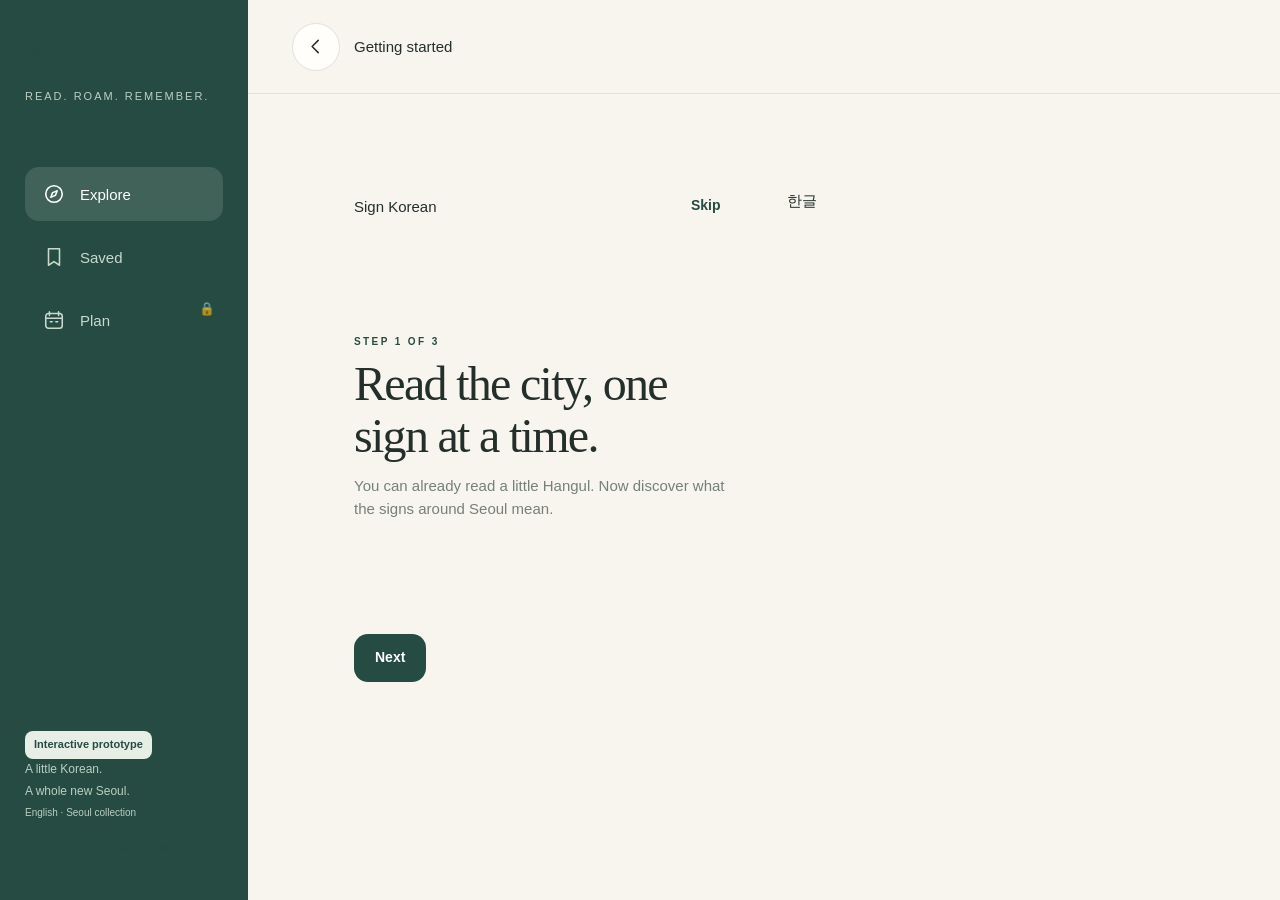
==== Sign_Korean_인터랙티브_디자인.html @ 523eb2c3 "chore: rebuild single-file bundle tour_photos.js 를 포함하고 카드 표지판 판 수정을 반영한다. 1,097,255 → 1,104,288 byt" ====
<!doctype html>
<html lang="en">
<head>
  <meta charset="utf-8">
  <meta name="viewport" content="width=device-width, initial-scale=1, viewport-fit=cover">
  <meta name="theme-color" content="#254b42">
  <title>Sign Korean · Learn your way around Seoul</title>
  <style>/* Sign Korean — photo-led travel companion. */
:root{--paper:#f7f5ee;--surface:#fffefa;--forest:#254b42;--forest-dark:#193930;--coral:#e27659;--ink:#242f2b;--muted:#758078;--line:#dfE4da;--sage:#e7eee5;--cream:#eeeadc;--radius:24px;--sans:'Segoe UI','Noto Sans',Tahoma,sans-serif;--display:Georgia,'Times New Roman',serif}
*{box-sizing:border-box}html{scroll-behavior:smooth}body{margin:0;background:var(--paper);color:var(--ink);font-family:var(--sans);font-size:15px;line-height:1.55;-webkit-font-smoothing:antialiased}button,input,select,textarea{font:inherit}button,a,input,select{ -webkit-tap-highlight-color:transparent}button{cursor:pointer}button:disabled{cursor:not-allowed;opacity:.44}button{color:inherit}a{color:var(--forest)}img{display:block;max-width:100%}svg{flex-shrink:0;vertical-align:middle}button svg{width:22px;height:22px}h1,h2,h3,p{margin:0}h2{font-size:23px;font-weight:650;letter-spacing:-.6px}h3{font-size:17px;font-weight:650}button:focus-visible,a:focus-visible,input:focus-visible,select:focus-visible,[tabindex]:focus-visible{outline:3px solid var(--coral);outline-offset:4px}::selection{background:#dfebd9}button{transition:background .18s ease,transform .18s ease,border-color .18s ease}button:hover:not(:disabled){transform:translateY(-1px)}button:active:not(:disabled){transform:translateY(0)}
.app-shell{min-height:100vh}.app-sidebar{position:fixed;inset:0 auto 0 0;width:248px;padding:42px 25px 28px;background:var(--forest);color:var(--paper);display:flex;flex-direction:column;z-index:20}.app-sidebar .brand{font-family:var(--display);font-size:31px;line-height:1.1;letter-spacing:-1px}.app-sidebar .brand small,.app-sidebar .brand-tagline{display:block;font-family:var(--sans);font-size:11px;letter-spacing:2px;text-transform:uppercase;color:#bccfc1;margin-top:14px}.app-sidebar nav{display:flex;flex-direction:column;gap:9px;margin-top:65px}.app-sidebar nav button{border:0;background:transparent;color:#c9d9ce;text-align:left;min-height:54px;padding:0 18px;display:flex;align-items:center;gap:15px;border-radius:14px;font-size:15px}.app-sidebar nav button.active,.app-sidebar nav button:hover{color:#fff;background:#416258}.app-sidebar .sidebar-note,.app-sidebar .sidebar-footer{margin-top:auto;color:#bccfc1;font-size:12px;line-height:1.8}.app-sidebar .sidebar-note strong{display:block;color:#eaf0e5;font-weight:500;font-size:14px}.workspace{margin-left:248px;min-height:100vh}.topbar{height:94px;max-width:1150px;padding:0 44px;margin:auto;display:flex;align-items:center;justify-content:space-between;gap:16px;border-bottom:1px solid var(--line)}.topbar h2,.topbar .topbar-title{font-size:16px;font-weight:600;letter-spacing:0}.topbar .topbar-left{display:flex;align-items:center;gap:14px}.topbar .topbar-meta{color:var(--muted);font-size:12px}.page-body{max-width:1100px;margin:0 auto;padding:38px 44px 56px;animation:arrive .3s ease-out}.page-head{margin-bottom:28px}.eyebrow{text-transform:uppercase;letter-spacing:2.4px;font-size:10px;font-weight:650;color:var(--forest);margin-bottom:9px}.page-title{font-family:var(--display);font-size:48px;line-height:1.08;font-weight:400;letter-spacing:-1.7px}.page-subtitle{margin-top:12px;color:var(--muted);max-width:510px;font-size:15px}.bottom-nav{display:none}.back-button{display:inline-flex;align-items:center;justify-content:center;min-width:48px;min-height:48px;border:1px solid var(--line);background:var(--surface);border-radius:50%}
.btn{display:inline-flex;align-items:center;justify-content:center;gap:9px;border-radius:14px;min-height:48px;padding:12px 20px;font-weight:600;font-size:14px;border:1px solid transparent;line-height:1.4;text-decoration:none}.btn-primary{background:var(--forest);color:white}.btn-primary:hover:not(:disabled){background:var(--forest-dark)}.btn-secondary{background:var(--surface);border-color:var(--line);color:var(--forest)}.btn-secondary:hover:not(:disabled){border-color:#a9bcae;background:#f0f5eb}.btn-ghost{background:transparent;color:var(--forest)}.btn-danger,.danger{color:#ad4531}.btn-danger{background:#fce8df;border-color:#f2c7b7}.icon-btn{width:48px;height:48px;min-width:48px;border:1px solid var(--line);display:inline-flex;align-items:center;justify-content:center;border-radius:50%;background:var(--surface)}.icon-btn.active{background:var(--forest);border-color:var(--forest);color:#fff}.icon-btn svg{width:21px;height:21px}.badge{display:inline-flex;align-items:center;gap:5px;border-radius:8px;background:var(--sage);color:var(--forest);padding:4px 9px;font-size:11px;font-weight:600;white-space:nowrap}.badge.coral{background:#fae5dc;color:#a65339}.badge.known{background:#deeadb}.badge.learning{background:#fae7dd;color:#ab583d}.badge.new{background:#efeee8;color:#7e8278}.chips{display:flex;gap:8px;flex-wrap:wrap}.chip{border:1px solid var(--line);background:transparent;padding:9px 16px;border-radius:100px;min-height:44px;font-size:12px;font-weight:600;white-space:nowrap}.chip.active{background:var(--forest);color:#fff;border-color:var(--forest)}
.hero-panel{border-radius:var(--radius);overflow:hidden;position:relative;min-height:270px;margin-bottom:32px;background:var(--forest);color:white;padding:35px;display:flex;align-items:flex-end}.hero-panel>img,.hero-panel .hero-image{position:absolute;inset:0;width:100%;height:100%;object-fit:cover;opacity:.7}.hero-panel:after{content:'';position:absolute;inset:0;background:linear-gradient(90deg,rgba(20,43,35,.77),rgba(20,43,35,.04))}.hero-panel>*:not(img):not(.hero-image){position:relative;z-index:1}.hero-panel h2{font-family:var(--display);font-size:37px;font-weight:400;line-height:1.15;max-width:340px;letter-spacing:-.9px}.hero-panel p{max-width:330px;margin-top:12px;color:#e1e9dd;font-size:13px}.hero-panel .eyebrow{color:#f1dfcb}.hero-panel .btn{margin-top:20px;background:var(--surface);color:var(--forest)}.search-field,.search-box{position:relative;display:flex;gap:10px;align-items:center;border:1px solid var(--line);border-radius:14px;padding:0 15px;background:var(--surface);margin-bottom:25px}.search-field input,.search-box input{border:0!important;box-shadow:none!important;background:transparent;width:100%;min-height:52px;outline:none;padding:12px 0}.search-field svg,.search-box svg{width:19px;color:var(--muted)}.landmark-grid{display:grid;grid-template-columns:repeat(2,minmax(0,1fr));gap:24px}.landmark-card{padding:0;background:var(--surface);border:1px solid var(--line);border-radius:var(--radius);overflow:hidden;text-align:left;width:100%;display:block;color:var(--ink);transition:transform .22s,border-color .22s}.landmark-card:hover{border-color:#b7c7b8;transform:translateY(-3px)!important}.landmark-image{width:100%;height:225px;object-fit:cover}.landmark-info{padding:21px 23px 22px}.landmark-info h3{font-family:var(--display);font-size:26px;font-weight:400;letter-spacing:-.6px}.landmark-info p{color:var(--muted);font-size:12px;margin:4px 0 15px}.landmark-info .row{justify-content:space-between}.landmark-info .small{font-size:11px}.section-head{display:flex;align-items:center;justify-content:space-between;gap:16px;margin:30px 0 18px}.section-head h2{font-size:20px}.section-head .small{color:var(--muted)}.resume-banner,.notice,.info-banner{padding:17px 20px;border:1px solid #cfdaca;background:#eaf0e4;border-radius:16px;display:flex;gap:15px;align-items:center;margin-bottom:24px}.resume-banner>div{flex:1}.resume-banner strong{font-size:14px}.resume-banner p{color:var(--muted);font-size:12px}.offline-banner,.error-banner{padding:12px 16px;background:#f8e8df;border:1px solid #efd0bd;border-radius:12px;font-size:12px;color:#a04e36;margin-bottom:20px}
.detail-image,.detail-hero{width:100%;height:330px;border-radius:24px;object-fit:cover;margin-bottom:26px}.detail-layout{display:grid;grid-template-columns:minmax(0,1.55fr) minmax(240px,1fr);gap:30px}.place-list{display:flex;flex-direction:column;gap:12px}.place-row,.saved-row{display:flex;align-items:center;gap:17px;padding:16px;background:var(--surface);border:1px solid var(--line);border-radius:18px;width:100%;text-align:left}.place-row img,.saved-row img{width:78px;height:78px;object-fit:cover;border-radius:12px;flex-shrink:0}.place-row .place-info,.saved-row .saved-info,.place-row>div,.saved-row>div{flex:1;min-width:0}.place-row h3,.saved-row h3{font-size:15px}.place-row p,.saved-row p{font-size:12px;color:var(--muted);margin:3px 0}.saved-row .korean{font-size:21px;font-weight:650;letter-spacing:-.4px}.saved-row .row{margin-top:9px}.saved-list{display:flex;flex-direction:column;gap:14px}.filter-bar{display:flex;gap:12px;margin:20px 0 25px}.filter-bar .select{min-width:0;flex:1}.stat-grid{display:grid;grid-template-columns:repeat(3,minmax(0,1fr));gap:12px;margin:22px 0}.stat-card{border:1px solid var(--line);border-radius:16px;padding:20px 16px;background:var(--surface);text-align:center}.stat-card strong,.stat-card .stat-value{display:block;font-family:var(--display);font-size:34px;font-weight:400;line-height:1.15;color:var(--forest)}.stat-card span,.stat-card .small{display:block;color:var(--muted);font-size:11px;margin-top:6px}.action-bar,.fixed-actions{display:flex;gap:10px;flex-wrap:wrap;margin-top:27px}.action-bar .btn-primary{flex:1}.word-display{font-size:35px;line-height:1.4;font-weight:650;letter-spacing:-1px}.meaning-text{font-family:var(--display);font-size:24px;color:var(--forest);line-height:1.3}.address{font-size:12px;color:var(--muted)}
.learning-layout{max-width:690px;margin:auto}.study-progress{display:flex;align-items:center;justify-content:space-between;gap:12px;margin-bottom:16px;font-size:12px;color:var(--muted)}.progress-track,.progress-bar{height:4px;border-radius:8px;background:#e0e6db;overflow:hidden;flex:1}.progress-track span,.progress-bar span{display:block;height:100%;background:var(--forest);border-radius:inherit}.learning-card{border-radius:24px;background:var(--surface);overflow:hidden;border:1px solid var(--line)}.sign-photo{position:relative;aspect-ratio:4/3;overflow:hidden;background:#e8e5db;touch-action:none;user-select:none;cursor:zoom-in;isolation:isolate}.sign-image{width:100%;height:100%;object-fit:contain;pointer-events:none}.sign-photo .icon-btn{position:absolute;top:16px;right:16px;z-index:4;background:#fffefae8}.word-panel{padding:27px;text-align:center;min-height:165px}.word-panel h2,.word-panel .korean{font-size:34px;letter-spacing:-1px;margin-bottom:10px;font-weight:650}.word-panel .meaning{font-family:var(--display);font-size:25px;color:var(--forest)}.word-panel .muted{font-size:12px;margin-top:6px}.word-panel .btn{margin-top:3px}.learning-tools{display:flex;gap:10px;justify-content:center;margin-top:17px}.learning-tools .btn{font-size:12px}.decision-overlay{position:absolute;inset:0;z-index:3;display:flex;align-items:center;justify-content:center;font-size:32px;font-weight:700;color:white;background:#254b42b8;pointer-events:none}.decision-overlay.again{background:#d47755ba}.summary-hero{text-align:center;padding:25px 0}.summary-hero .summary-icon{width:80px;height:80px;background:var(--sage);color:var(--forest);display:grid;place-items:center;border-radius:50%;margin:0 auto 22px}.summary-hero .page-title{font-size:43px}.review-card{border:1px solid var(--line);border-radius:20px;background:var(--surface);padding:22px;margin-bottom:14px}.review-card .review-head{display:flex;align-items:center;gap:12px;margin-bottom:13px}.avatar{width:40px;height:40px;display:flex;align-items:center;justify-content:center;border-radius:50%;background:var(--sage);color:var(--forest);font-size:13px;font-weight:600}.review-card .review-author{flex:1}.review-card .review-author strong{font-size:13px}.review-card p{font-size:14px;line-height:1.8}.review-card .review-meta{display:flex;gap:10px;color:var(--muted);font-size:11px;margin-top:12px}.stars{font-size:13px;color:#b97b38;letter-spacing:2px}.review-original{margin-top:12px;padding:13px;border-radius:12px;background:var(--paper);font-size:12px}.review-card .btn-ghost{font-size:12px;min-height:40px;padding:8px 0}.provider-note{font-size:11px;color:var(--muted);margin-bottom:20px}
.trip-card{background:var(--surface);border:1px solid var(--line);padding:24px;border-radius:22px;text-align:left;display:flex;align-items:center;justify-content:space-between;gap:20px;width:100%;margin-bottom:14px}.trip-card h3{font-family:var(--display);font-weight:400;font-size:27px;letter-spacing:-.6px}.trip-card p{font-size:12px;color:var(--muted);margin-top:6px}.trip-card .trip-icon{width:54px;height:54px;display:grid;place-items:center;background:var(--sage);border-radius:16px;color:var(--forest)}.trip-card .trip-content{flex:1}.date-chips,.day-tabs{display:flex;gap:10px;overflow-x:auto;padding:3px 0 15px;scrollbar-width:thin;margin-bottom:17px}.date-chips .chip,.day-tabs .chip{min-width:87px;white-space:normal;text-align:center;border-radius:15px;line-height:1.6;padding:12px 15px}.date-chips .chip span,.day-tabs .chip span{display:block;font-size:10px;opacity:.7}.day-start{display:flex;justify-content:space-between;align-items:center;gap:14px;padding:15px 18px;border-radius:16px;background:var(--sage);margin:9px 0 22px}.day-start p{font-size:12px;color:var(--muted)}.timeline{position:relative;display:flex;flex-direction:column;gap:0}.timeline-stop{display:flex;gap:17px;position:relative;align-items:flex-start}.stop-number{width:32px;height:32px;display:flex;justify-content:center;align-items:center;border-radius:50%;background:var(--forest);color:#fff;font-size:12px;font-weight:600;flex-shrink:0;margin-top:19px;z-index:1}.stop-content{flex:1;min-width:0;background:var(--surface);border:1px solid var(--line);border-radius:18px;padding:17px;display:flex;gap:14px;align-items:center}.stop-content img{width:65px;height:73px;object-fit:cover;border-radius:11px}.stop-content .stop-info{flex:1;min-width:0}.stop-content h3{font-size:15px}.stop-content .small{font-size:11px}.stop-time{font-size:11px;color:var(--forest);margin:7px 0 0}.timeline-leg{margin-left:15px;border-left:1px dashed #b7c8b7;padding:12px 0 12px 34px;font-size:11px;color:var(--muted);display:flex;align-items:center;gap:7px}.timeline-leg svg{width:15px;height:15px}.timeline-stop .icon-btn{width:42px;height:48px;min-width:42px;background:transparent;border-color:transparent}.reorder-actions{display:flex;flex-direction:column;gap:4px}.reorder-actions button{width:36px;height:34px;border:1px solid var(--line);background:var(--paper);border-radius:8px}.day-summary{background:#e8eee2;border-radius:18px;padding:20px;margin-top:24px}.day-summary .stat-grid{margin:0;gap:5px;grid-template-columns:repeat(4,1fr)}.day-summary .stat-card{padding:8px 4px;background:transparent;border:0}.day-summary .stat-card strong{font-size:25px}.day-summary .small{font-size:10px}.add-place-button{width:100%;margin-top:18px;border-style:dashed;background:transparent}.saved-device{font-size:11px;color:var(--muted);display:flex;align-items:center;justify-content:center;gap:6px;padding:25px 0}
.field{display:flex;flex-direction:column;gap:7px;margin-bottom:20px}.field label{font-size:12px;font-weight:600;color:var(--forest)}.input,.select,textarea{width:100%;border:1px solid var(--line);border-radius:12px;min-height:52px;padding:12px 14px;background:var(--surface);color:var(--ink);outline:none}.input:focus,.select:focus,textarea:focus{border-color:#698c76;box-shadow:0 0 0 3px #e5ece0}.field-hint{font-size:11px;color:var(--muted)}.field-error{font-size:12px;color:#ad4531}.form-grid{display:grid;grid-template-columns:1fr 1fr;gap:16px}.form-panel{max-width:580px;margin:15px auto 0;padding:30px;background:var(--surface);border:1px solid var(--line);border-radius:24px}.radio-option{border:1px solid var(--line);background:var(--surface);border-radius:14px;padding:16px;display:flex;gap:12px;margin:10px 0;align-items:flex-start}.radio-option:has(input:checked){background:var(--sage);border-color:#a8bea6}.radio-option input{accent-color:var(--forest);margin-top:5px}.radio-option strong{display:block;font-size:13px}.radio-option .small{font-size:11px;color:var(--muted)}.setting-row{display:flex;justify-content:space-between;gap:14px;align-items:center;min-height:76px;border-bottom:1px solid var(--line);padding:17px 0}.setting-row h3{font-size:14px}.setting-row p{font-size:12px;color:var(--muted);margin-top:3px}.settings-section{background:var(--surface);border:1px solid var(--line);border-radius:20px;padding:0 22px;margin-bottom:20px}.settings-section .setting-row:last-child{border:0}.settings-section summary{padding:20px 0;cursor:pointer;font-weight:600;font-size:14px}.settings-section details p{font-size:12px;color:var(--muted);padding-bottom:20px}
.map-canvas{position:relative;height:430px;overflow:hidden;border-radius:24px;background:#e9eddf;border:1px solid #d6dfd0;touch-action:none}.map-canvas>svg{width:100%;height:100%;display:block}.map-controls{position:absolute;top:16px;right:16px;display:flex;flex-direction:column;gap:8px;z-index:3}.map-controls .icon-btn{border-color:#d3dacc;background:#fffefaed;border-radius:13px}.map-attribution{position:absolute;right:10px;bottom:8px;color:#68766b;font-size:9px;background:#fffefaab;padding:3px 7px;border-radius:5px}.map-point{cursor:pointer}.map-panel{position:relative;padding:23px;border:1px solid var(--line);border-radius:20px;margin-top:17px;background:var(--surface)}.route-fields{border:1px solid var(--line);border-radius:17px;background:var(--surface);padding:17px 20px;margin-bottom:20px}.route-fields .row{align-items:center}.route-fields .route-label{width:34px;text-transform:uppercase;font-size:10px;font-weight:600;color:var(--muted)}.route-fields .route-value{flex:1;text-align:left;border:0;background:transparent;min-height:44px;font-weight:600;font-size:13px}.route-fields .divider{margin:6px 0}.map-panel .stat-grid{margin:0 0 17px}.map-panel .stat-card{padding:10px;background:transparent;border:0}.map-panel .stat-card strong{font-size:30px}.route-leg{padding:14px 0;display:flex;gap:12px;align-items:center;border-bottom:1px solid var(--line);font-size:12px}.route-leg:last-child{border-bottom:0}.route-leg.active{color:var(--forest);font-weight:600}.origin-preview{padding:16px;background:var(--sage);border-radius:15px;margin:18px 0}
.modal-backdrop{position:fixed;inset:0;background:#18352d6b;backdrop-filter:blur(4px);z-index:80;display:flex;align-items:center;justify-content:center;padding:28px;animation:fade .18s ease}.sheet{position:relative;background:var(--surface);border-radius:25px;width:min(510px,100%);max-height:calc(100dvh - 56px);overflow:auto;box-shadow:0 24px 100px #142e2b25;animation:sheet-in .24s ease}.sheet-head{padding:25px 26px 18px;display:flex;align-items:center;justify-content:space-between;gap:15px;border-bottom:1px solid var(--line)}.sheet-head h2{font-family:var(--display);font-size:29px;font-weight:400;letter-spacing:-.6px}.sheet-head .icon-btn{border:0;background:var(--paper)}.sheet-body{padding:23px 26px}.sheet-body>p{font-size:14px;color:var(--muted)}.sheet-actions{padding:0 26px 26px;display:flex;gap:10px;flex-wrap:wrap}.sheet-actions .btn{flex:1}.sheet-actions.stack{flex-direction:column}.sheet .date-chips{margin:12px 0 0}.sheet .place-row{margin-bottom:13px}.modal-confirm .sheet{max-width:450px}.modal-confirm .sheet-head{border:0;padding-bottom:0}.modal-confirm .sheet-body{padding-top:12px}.toast{position:fixed;bottom:26px;left:calc(50% + 124px);transform:translateX(-50%);background:var(--forest-dark);color:#fff;z-index:120;border-radius:14px;padding:15px 20px;max-width:calc(100vw - 40px);width:max-content;display:flex;align-items:center;gap:18px;font-size:12px;box-shadow:0 8px 26px #19393020;animation:fade .2s}.toast button{color:#f7cbb3;font-weight:650;font-size:12px;background:none;border:0;padding:3px}
.onboarding{max-width:820px;margin:0 auto;display:grid;grid-template-columns:1fr 1fr;gap:45px;align-items:center;min-height:570px}.onboarding-image{position:relative;border-radius:26px;overflow:hidden;aspect-ratio:3/4;background:var(--sage)}.onboarding-image>img{width:100%;height:100%;object-fit:cover}.onboarding-content .page-title{font-size:47px}.onboarding-content>p{color:var(--muted);margin:18px 0 30px;line-height:1.8;font-size:14px}.onboarding .example-card{position:absolute;inset:auto 18px 18px;padding:20px;background:#fffefaed;border-radius:18px;text-align:center}.example-card .korean{font-size:27px}.example-card p{font-family:var(--display);font-size:19px;color:var(--forest)}.step-dots{display:flex;gap:8px;margin-bottom:25px}.step-dots span{width:7px;height:7px;background:#d0d8c9;border-radius:50%}.step-dots span.active{width:26px;border-radius:8px;background:var(--forest)}.gesture-demo{display:flex;justify-content:space-between;gap:12px;position:absolute;bottom:25px;left:18px;right:18px}.gesture-demo .badge{background:#fffefae8;padding:12px;font-size:12px}.empty-state{text-align:center;padding:58px 24px 65px;border-radius:24px;border:1px dashed #ccd8c7;background:#f2f4eb}.empty-state .empty-icon{width:70px;height:70px;border-radius:50%;display:grid;place-items:center;background:var(--sage);color:var(--forest);margin:0 auto 22px}.empty-state h2{font-family:var(--display);font-size:29px;font-weight:400}.empty-state p{max-width:340px;margin:11px auto 23px;color:var(--muted);font-size:13px}.skeleton{background:linear-gradient(90deg,#e8ecdf 25%,#f2f4e9 50%,#e8ecdf 75%);background-size:200% 100%;animation:shimmer 1.7s infinite;border-radius:12px;min-height:20px}.spinner{width:24px;height:24px;border:2px solid var(--line);border-top-color:var(--forest);border-radius:50%;animation:spin .8s linear infinite}.error-state{text-align:center;padding:40px}.error-state p{color:var(--muted);margin:12px 0 22px}.stack{display:flex;flex-direction:column;gap:14px}.row{display:flex;align-items:center;gap:12px}.row.between{justify-content:space-between}.muted{color:var(--muted)}.small{font-size:12px}.divider{height:1px;background:var(--line);margin:22px 0}.full-width{width:100%}.hidden{display:none!important}.sr-only{position:absolute;width:1px;height:1px;padding:0;overflow:hidden;clip:rect(0,0,0,0);white-space:nowrap;border:0}.text-center{text-align:center}.mt-16{margin-top:16px}.mt-24{margin-top:24px}.mb-24{margin-bottom:24px}
@keyframes arrive{from{opacity:0;transform:translateY(8px)}to{opacity:1;transform:none}}@keyframes fade{from{opacity:0}to{opacity:1}}@keyframes sheet-in{from{opacity:0;transform:translateY(15px)}to{opacity:1;transform:none}}@keyframes shimmer{to{background-position:-200% 0}}@keyframes spin{to{transform:rotate(360deg)}}
@media(min-width:1500px){.app-sidebar{width:280px;padding-left:35px;padding-right:35px}.workspace{margin-left:280px}.toast{left:calc(50% + 140px)}.page-body{padding-top:46px}.hero-panel{min-height:300px}}
@media(max-width:1000px) and (min-width:701px){.app-sidebar{width:190px;padding:34px 18px}.app-sidebar .brand{font-size:27px}.workspace{margin-left:190px}.topbar{padding:0 27px}.page-body{padding:30px 27px 45px}.landmark-grid{gap:17px}.landmark-image{height:190px}.page-title{font-size:40px}.hero-panel{padding:27px}.detail-layout{display:block}.toast{left:calc(50% + 95px)}.onboarding{gap:25px}.onboarding-content .page-title{font-size:36px}}
@media(max-width:700px){body{font-size:14px}.app-sidebar{display:none}.workspace{margin:0;min-height:100dvh}.topbar{height:74px;padding:0 20px;max-width:none;background:var(--paper)}.topbar h2,.topbar .topbar-title{font-size:15px}.topbar .topbar-meta{font-size:10px}.page-body{padding:25px 20px 105px;max-width:none}.page-title{font-size:37px;letter-spacing:-1.1px}.page-subtitle{font-size:13px;line-height:1.6}.page-head{margin-bottom:23px}.eyebrow{font-size:9px;letter-spacing:2px}.bottom-nav{position:fixed;bottom:0;left:0;right:0;background:#fffefaf5;backdrop-filter:blur(12px);border-top:1px solid var(--line);display:flex;justify-content:space-around;padding:7px 18px calc(7px + env(safe-area-inset-bottom));min-height:72px;z-index:30}.bottom-nav button{border:0;background:transparent;color:#8a9388;flex:1;display:flex;flex-direction:column;align-items:center;justify-content:center;gap:4px;min-height:54px;font-size:10px;border-radius:12px;padding:5px}.bottom-nav button svg{width:21px;height:21px}.bottom-nav button.active{color:var(--forest);font-weight:650;background:#eaf0e33d}.hero-panel{min-height:237px;padding:25px;border-radius:22px;margin-bottom:26px}.hero-panel h2{font-size:30px;max-width:235px}.hero-panel p{max-width:220px;font-size:11px}.hero-panel .btn{margin-top:17px;min-height:44px;font-size:12px;padding:10px 16px}.landmark-grid{grid-template-columns:1fr;gap:19px}.landmark-image{height:215px}.landmark-info{padding:18px 20px}.landmark-info h3{font-size:27px}.section-head{margin:25px 0 16px}.section-head h2{font-size:19px}.search-box,.search-field{margin-bottom:21px}.resume-banner{padding:14px;gap:10px}.resume-banner .btn{padding:10px;font-size:11px}.detail-image,.detail-hero{height:235px;margin-bottom:22px}.detail-layout{display:block}.stat-grid{gap:9px}.stat-card{padding:17px 10px}.stat-card strong{font-size:29px}.action-bar{gap:8px}.action-bar .btn{padding:12px 15px;font-size:12px}.place-row,.saved-row{padding:12px;gap:12px;border-radius:17px}.place-row img,.saved-row img{width:65px;height:72px}.place-row h3,.saved-row h3{font-size:13px}.place-row .btn{padding:10px;min-height:48px;font-size:11px}.saved-row .korean{font-size:20px}.saved-row .row{gap:5px;flex-wrap:wrap}.saved-row .btn{padding:8px 10px;font-size:10px;min-height:40px}.filter-bar{gap:8px}.filter-bar .select{font-size:11px;padding:10px}.word-panel{padding:23px 18px;min-height:150px}.word-panel h2,.word-panel .korean{font-size:30px}.word-panel .meaning{font-size:23px}.learning-layout{max-width:none}.learning-tools{gap:3px;margin-top:13px}.learning-tools .btn{font-size:11px;padding:10px 12px;gap:5px}.learning-tools .btn svg{width:17px;height:17px}.sign-photo .icon-btn{top:12px;right:12px}.review-card{padding:18px}.review-card p{font-size:13px}.trip-card{padding:20px;gap:12px}.trip-card h3{font-size:24px}.trip-card .trip-icon{width:47px;height:47px}.form-panel{padding:22px;border-radius:20px}.form-grid{gap:10px}.form-grid .input{font-size:12px;padding:10px}.date-chips{gap:8px}.date-chips .chip{min-width:78px;padding:9px 12px}.day-start{padding:13px;gap:10px}.day-start .btn{font-size:11px;padding:10px}.timeline-stop{gap:11px}.stop-number{width:27px;height:27px;font-size:11px;margin-top:17px}.stop-content{padding:13px;gap:11px}.stop-content img{width:51px;height:65px}.stop-content h3{font-size:12px}.stop-content .small{font-size:10px}.stop-content .icon-btn{width:30px;min-width:30px}.stop-time{font-size:9px}.timeline-leg{margin-left:13px;padding-left:25px;font-size:10px}.day-summary{padding:14px}.day-summary .stat-card strong{font-size:22px}.day-summary .stat-card span{font-size:9px}.map-canvas{height:390px;border-radius:21px}.map-panel{padding:18px}.map-panel .stat-card strong{font-size:26px}.modal-backdrop{padding:0;align-items:flex-end}.sheet{border-radius:25px 25px 0 0;width:100%;max-height:90dvh;padding-bottom:env(safe-area-inset-bottom)}.sheet:before{content:'';display:block;width:38px;height:4px;background:#d8ded2;border-radius:4px;margin:10px auto 0}.sheet-head{padding:15px 21px 17px}.sheet-head h2{font-size:27px}.sheet-body{padding:20px 21px}.sheet-actions{padding:0 21px 23px}.modal-confirm{padding:20px;align-items:center}.modal-confirm .sheet{border-radius:24px;padding:0;max-height:calc(100dvh - 40px)}.modal-confirm .sheet:before{display:none}.modal-confirm .sheet-head{padding-top:23px}.toast{left:50%;bottom:90px;width:calc(100% - 36px);max-width:420px;justify-content:space-between;gap:10px;padding:15px 17px;font-size:11px}.onboarding{display:flex;flex-direction:column;min-height:0;gap:26px;padding-top:4px}.onboarding-image{width:100%;aspect-ratio:4/3;max-height:290px}.onboarding-content{width:100%}.onboarding-content .page-title{font-size:35px}.onboarding-content>p{font-size:13px;margin:15px 0 25px}.step-dots{margin-bottom:17px}.onboarding .example-card{inset:auto 16px 16px;padding:13px}.example-card .korean{font-size:24px}.example-card p{font-size:16px}.empty-state{padding:45px 20px}.empty-state h2{font-size:27px}}
@media(max-width:375px){.page-body{padding-left:16px;padding-right:16px}.topbar{padding-left:16px;padding-right:16px}.page-title{font-size:34px}.landmark-image{height:195px}.hero-panel{min-height:219px;padding:22px}.hero-panel h2{font-size:28px}.word-panel h2{font-size:27px}.learning-tools .btn{padding:9px}.stop-content{gap:9px;padding:11px}.stop-content img{width:45px;height:62px}.stop-content h3{font-size:11px}.stop-time{font-size:9px}.form-grid{grid-template-columns:1fr}.form-panel{padding:19px}.map-canvas{height:355px}.chip{font-size:11px;padding:9px 13px}}
@media(prefers-reduced-motion:reduce){*,*:before,*:after{animation-duration:.01ms!important;animation-iteration-count:1!important;transition-duration:.01ms!important;scroll-behavior:auto!important}}

/* ===== v2.0: Basics 표지판 · 발음 · 과금 (PRD §3·§7·§8) ===== */

/* 기초 표지판 판 — 사진 대신 앱이 그린다 */
.sign-plate{display:flex;flex-direction:column;align-items:center;justify-content:center;gap:.35rem;width:100%;height:100%;min-height:200px;padding:1.4rem 1rem;background:var(--plate,#2f6fb0);color:#fff;text-align:center;border-radius:14px;box-shadow:inset 0 0 0 4px rgba(255,255,255,.28)}
.sign-plate .plate-group{font-size:.62rem;letter-spacing:.14em;text-transform:uppercase;opacity:.82}
.sign-plate .plate-word{font-size:clamp(1.7rem,6vw,2.9rem);font-weight:800;line-height:1.15;word-break:keep-all}
.sign-plate .plate-roman{font-size:.85rem;font-style:italic;opacity:.9}
.sign-plate.mini{min-height:0;height:auto;padding:.6rem .4rem;gap:.1rem;border-radius:10px;box-shadow:inset 0 0 0 2px rgba(255,255,255,.3)}
.sign-plate.mini .plate-group{display:none}
.sign-plate.mini .plate-word{font-size:.95rem}
.sign-plate.mini .plate-roman{font-size:.6rem}
.sign-plate.hero-plate{min-height:220px;border-radius:var(--radius)}
.sign-plate.saved-thumb{min-height:0;width:72px;height:72px;padding:.4rem;border-radius:12px;flex:none}
.sign-plate.saved-thumb .plate-group,.sign-plate.saved-thumb .plate-roman{display:none}
.sign-plate.saved-thumb .plate-word{font-size:.8rem}


/* Explore의 Basics 카드 */
.basics-card{display:grid;grid-template-columns:150px 1fr;gap:0;width:100%;text-align:left;background:var(--surface);border:1px solid var(--line);border-radius:var(--radius);overflow:hidden;cursor:pointer;margin-bottom:1.5rem}
.basics-card:hover{border-color:var(--forest)}
.basics-plates{display:flex;flex-direction:column;gap:.4rem;padding:.8rem;background:var(--sage)}
.basics-hero{display:flex;align-items:center;justify-content:center;padding:1rem;background:var(--sage)}
@media (max-width:640px){.basics-card{grid-template-columns:1fr}.basics-plates{flex-direction:row}}

/* Basics 분류 목록 */
.group-list{display:flex;flex-direction:column;gap:.9rem;margin:1rem 0}
.group-row{display:grid;grid-template-columns:6px 1fr;gap:.9rem;padding:.9rem 1rem .9rem 0;background:var(--surface);border:1px solid var(--line);border-radius:16px;overflow:hidden}
.group-row .group-bar{background:var(--plate,#2f6fb0)}
.group-row small{display:block;color:var(--muted);font-size:.78rem;margin-top:.15rem}
.group-words{display:flex;flex-wrap:wrap;gap:.4rem;margin-top:.6rem}
.word-chip{padding:.3rem .65rem;background:var(--sage);border:1px solid var(--line);border-radius:999px;font-size:.9rem;cursor:pointer}
.word-chip:hover{background:var(--plate,#2f6fb0);color:#fff;border-color:transparent}
.basics-note{margin-top:.6rem;text-align:center}

/* 발음 (FR28·29) */
.pronunciation{display:flex;align-items:center;justify-content:center;gap:.7rem;flex-wrap:wrap;margin:.45rem 0 .8rem}
.roman{font-style:italic;color:var(--muted);font-size:1rem;letter-spacing:.01em}
.speak-btn{display:inline-flex;align-items:center;gap:.35rem;padding:.35rem .8rem;font-size:.85rem;min-height:44px}

/* 유료 잠금 (UX09) — Basics의 '버튼 없음'과 다른 상태 */
.lock{margin-left:.3rem;font-size:.85em;opacity:.75}
.nav-item .lock{position:absolute;top:.35rem;right:.5rem;margin:0}
.nav-item{position:relative}

/* 북마크 한도 (FR27) */
.quota-row{display:flex;align-items:center;justify-content:space-between;gap:.8rem;flex-wrap:wrap;padding:.7rem 1rem;background:var(--cream);border-radius:14px;margin-bottom:.5rem;font-size:.9rem}
.quota-row.paid{background:var(--sage);margin-bottom:1rem}
.quota-track{height:5px;background:var(--line);border-radius:999px;overflow:hidden;margin-bottom:1rem}
.quota-track span{display:block;height:100%;background:var(--coral)}

/* SC21 업그레이드 */
.upgrade-panel{padding:1.4rem;background:var(--surface);border:1px solid var(--line);border-radius:var(--radius);margin:1rem 0}
.upgrade-panel h2{font-family:var(--display);font-size:1.35rem;margin:.2rem 0 1.1rem}
.upgrade-list{list-style:none;padding:0;margin:0 0 1.2rem;display:flex;flex-direction:column;gap:.9rem}
.upgrade-list li{display:flex;gap:.8rem;align-items:flex-start}
.upgrade-list svg{flex:none;color:var(--forest)}
.upgrade-list strong{display:block}
.upgrade-list span{color:var(--muted);font-size:.88rem}
.upgrade-free{padding:.8rem 1rem;background:var(--sage);border-radius:14px;margin-bottom:1rem}
.upgrade-free strong{display:block;font-size:.92rem}
.upgrade-free span{color:var(--muted);font-size:.84rem}
.upgrade-price{display:flex;align-items:baseline;gap:.6rem;margin-bottom:1rem}
.upgrade-price strong{font-size:1.8rem;font-family:var(--display)}
.upgrade-price span{color:var(--muted);font-size:.85rem}

/* ===== v2.1: 지역 묶음·장소 유형 표시 ===== */
.area-tint{display:flex;align-items:center;justify-content:center;background:var(--plate,#2f6f5e);background:linear-gradient(135deg,var(--plate,#2f6f5e),color-mix(in srgb,var(--plate,#2f6f5e) 70%,#000));color:#fff}
.area-tint span{font-size:clamp(1.4rem,4vw,2.2rem);font-weight:800;letter-spacing:.02em;opacity:.95}
.landmark-image.area-tint{aspect-ratio:4/3;width:100%}
.hero-tint{width:100%;min-height:220px;border-radius:var(--radius)}
.type-dot{display:inline-block;width:14px;height:14px;border-radius:50%;background:var(--plate,#2f6f5e);flex:none;margin-top:.3rem}
.place-meta{align-items:center;gap:.5rem;margin:.2rem 0 .8rem}
.sign-strip{display:flex;align-items:center;gap:1rem;padding:.8rem 1rem;background:var(--surface);border:1px solid var(--line);border-radius:16px;margin:0 0 .8rem}
.sign-strip .sign-plate.mini{width:88px;flex:none}
.sign-strip>div{display:flex;flex-direction:column;gap:.1rem;min-width:0}
.sign-strip strong{display:block;font-size:1.3rem}
.sign-strip small{display:block;color:var(--muted);font-size:.8rem}
.sign-strip .speak-btn{margin-left:auto}

/* ===== v2.1: SC08 가게 정보 카드 (간판 → 가게 사진·리뷰·위치) ===== */
.spot-grid{display:grid;grid-template-columns:repeat(auto-fill,minmax(260px,1fr));gap:1rem;margin-bottom:1.4rem}
.spot-card{display:flex;flex-direction:column;background:var(--surface);border:1px solid var(--line);border-radius:18px;overflow:hidden}
.spot-photo{position:relative;display:block;width:100%;aspect-ratio:16/10;padding:0;border:0;border-radius:0;background:var(--sage);cursor:pointer}
.spot-photo .spot-img{width:100%;height:100%;object-fit:cover;display:block}
.spot-photo .spot-tint{width:100%;height:100%}
.photo-pending{position:absolute;left:.6rem;bottom:.5rem;padding:.15rem .5rem;border-radius:999px;background:rgba(0,0,0,.45);color:#fff;font-size:.68rem;letter-spacing:.02em}
.spot-body{display:flex;flex-direction:column;gap:.35rem;padding:.9rem 1rem 1rem}
.spot-body h3{margin:0;font-size:1.02rem;line-height:1.3}
.link-btn{padding:0;border:0;background:none;font:inherit;color:inherit;text-align:left;cursor:pointer}
.link-btn:hover{text-decoration:underline}
.spot-rating{margin:.1rem 0 0;font-size:.9rem}
.spot-snippet{margin:0;font-size:.86rem;color:var(--ink);display:-webkit-box;-webkit-line-clamp:2;-webkit-box-orient:vertical;overflow:hidden}
.spot-address{display:flex;gap:.35rem;align-items:flex-start;margin:.15rem 0 0}
.spot-address svg{flex:none;width:16px;height:16px;margin-top:.1rem}
.spot-actions{margin-top:auto;padding-top:.5rem;gap:.3rem;flex-wrap:wrap}
.spot-actions .btn{min-height:44px;padding:.35rem .6rem;font-size:.82rem}

/* ===== v2.2: SC04 Tinder식 학습 카드 ===== */
.deck{position:relative;width:100%;max-width:380px;aspect-ratio:3/4;max-height:min(62vh,520px);margin:14px auto 0}
.deck-card{position:absolute;inset:0;border-radius:26px}
.deck-card.ghost{background:var(--surface);border:1px solid var(--line);box-shadow:0 8px 22px rgba(36,47,43,.10);transition:transform .2s ease}
.deck-card.ghost-1{transform:translateY(10px) scale(.95)}
.deck-card.ghost-2{transform:translateY(20px) scale(.90);opacity:.7}
.deck-card.top{z-index:2;touch-action:none;cursor:grab;perspective:1400px;outline:none;user-select:none;-webkit-user-select:none}
.deck-card.top:focus-visible .card-face{box-shadow:0 0 0 4px var(--forest),0 14px 34px rgba(36,47,43,.18)}
.deck-card.top.dragging{cursor:grabbing}
.deck-card.top.springing{transition:transform .26s cubic-bezier(.2,.8,.3,1.25)}
.deck-card.top.flying{transition:transform .26s ease-in}
.card-inner{position:absolute;inset:0;transform-style:preserve-3d;transition:transform .45s cubic-bezier(.3,.7,.3,1)}
.flipped .card-inner{transform:rotateY(180deg)}
.card-face{position:absolute;inset:0;display:flex;flex-direction:column;align-items:center;justify-content:center;gap:12px;padding:30px 22px 26px;text-align:center;border-radius:26px;background:var(--surface);border:1px solid var(--line);box-shadow:0 14px 34px rgba(36,47,43,.16);backface-visibility:hidden;-webkit-backface-visibility:hidden;overflow:hidden}
.card-face.back{transform:rotateY(180deg);background:linear-gradient(180deg,var(--surface),var(--sage))}
.card-face .badge{align-self:flex-start}
.sign-plate.card-plate{flex:0 1 auto;width:100%;max-width:290px;min-height:0;aspect-ratio:4/3;padding:1rem}
.sign-plate.card-plate .plate-word{font-size:clamp(2rem,9vw,3.1rem)}
.card-face.back h2{margin:0;font-size:2.2rem}
.card-meaning{margin:.2rem 0 0;font-family:var(--display);font-size:1.6rem;line-height:1.2}
.card-note{margin:0;color:var(--muted);font-size:.92rem;line-height:1.5;max-width:30ch}
.card-face.back .pronunciation{margin:0}
.card-bookmark{position:absolute;top:14px;right:14px;z-index:5;display:grid;place-items:center;width:46px;height:46px;border-radius:50%;border:1px solid var(--line);background:var(--surface);color:var(--muted);cursor:pointer;box-shadow:0 3px 10px rgba(36,47,43,.12)}
.card-bookmark svg{width:22px;height:22px}
.card-bookmark.active{background:var(--forest);border-color:var(--forest);color:#fff}
.card-bookmark.active svg{fill:currentColor}
.stamp{position:absolute;z-index:4;top:30px;display:flex;flex-direction:column;align-items:center;padding:6px 12px;border:4px solid;border-radius:12px;background:rgba(255,254,250,.9);font-weight:900;font-size:1.15rem;letter-spacing:.05em;text-transform:uppercase;line-height:1.1;opacity:0;pointer-events:none}
.stamp small{font-size:.8rem;letter-spacing:0;text-transform:none}
.stamp-know{left:22px;color:#2e8b57;border-color:#2e8b57;transform:rotate(-14deg)}
.stamp-dont{right:72px;color:var(--coral);border-color:var(--coral);transform:rotate(14deg)}
.stamp-places{top:auto;bottom:30px;left:50%;transform:translateX(-50%);color:#2f6fb0;border-color:#2f6fb0}
.flip-hint{display:block;margin:16px auto 0;padding:6px 10px;border:0;background:none;color:var(--muted);font:inherit;font-size:.82rem;cursor:pointer;text-decoration:underline dotted;text-underline-offset:3px}
.swipe-actions{display:flex;justify-content:center;align-items:flex-start;gap:26px;margin:14px 0 4px}
.round-btn{display:flex;flex-direction:column;align-items:center;gap:7px;padding:0;border:0;background:none;color:var(--ink);font:inherit;cursor:pointer}
.round-btn .disc{display:grid;place-items:center;width:66px;height:66px;border-radius:50%;border:2.5px solid;background:var(--surface);font-size:1.7rem;font-weight:700;box-shadow:0 6px 18px rgba(36,47,43,.14);transition:transform .12s}
.round-btn:active .disc{transform:scale(.9)}
.round-btn:focus-visible .disc{outline:3px solid var(--forest);outline-offset:3px}
.round-btn small{font-size:.74rem;line-height:1.3;color:var(--muted);text-align:center}
.round-btn.know .disc{color:#2e8b57;border-color:#2e8b57}
.round-btn.dont .disc{color:var(--coral);border-color:var(--coral)}
.round-btn.places .disc{width:54px;height:54px;margin-top:6px;font-size:1.35rem;color:#2f6fb0;border-color:#2f6fb0}
@media (prefers-reduced-motion:reduce){.card-inner,.deck-card.ghost,.deck-card.top.springing,.deck-card.top.flying{transition:none}}
/* 끌거나 날아가는 카드가 페이지 가로 스크롤을 만들지 않게 학습 화면에서만 가로를 잘라낸다 */
.workspace-learning{overflow-x:clip}

/* ===== v2.2: 스와이프 방향 안내 (범례 · 첫 실행 시연) ===== */
.swipe-legend{display:flex;justify-content:space-between;align-items:center;gap:8px;max-width:380px;margin:14px auto 0;padding:0 4px;font-size:.8rem;font-weight:700;color:var(--muted)}
.swipe-legend>span{display:flex;align-items:center;gap:6px}
.swipe-legend>span>span{display:flex;flex-direction:column;line-height:1.15}
.swipe-legend small{font-weight:500;font-size:.72rem}
.swipe-legend b{font-size:1.15rem}
.swipe-legend .lg-left{color:var(--coral)}
.swipe-legend .lg-right{color:#2e8b57;text-align:right}
.swipe-legend .lg-down{color:#2f6fb0;text-align:center}
.coach{position:fixed;inset:0;z-index:130;display:grid;place-items:center;padding:20px;background:rgba(25,35,30,.62)}
.coach-card{width:100%;max-width:360px;max-height:calc(100vh - 40px);max-height:calc(100dvh - 40px);overflow:auto;padding:22px 20px 18px;border-radius:24px;background:var(--surface);box-shadow:0 18px 48px rgba(0,0,0,.28);text-align:center}
.coach-demo{position:relative;height:130px;margin:6px 0 14px;display:grid;place-items:center}
.coach-mini{display:grid;place-items:center;width:88px;height:112px;border-radius:14px;background:#b8554a;color:#fff;font-size:1.5rem;font-weight:800;box-shadow:0 8px 18px rgba(36,47,43,.2);animation:coach-move 8s ease-in-out infinite}
.coach-list{list-style:none;margin:0 0 10px;padding:0;display:grid;gap:6px;text-align:left}
.coach-list li{display:flex;align-items:center;gap:12px;padding:8px 12px;border-radius:12px;border:1px solid var(--line);animation:coach-glow 8s infinite}
.coach-list b{width:28px;text-align:center;font-size:1.25rem}
.coach-list strong{display:block;font-size:.88rem}
.coach-list span{font-size:.82rem;color:var(--muted)}
.coach-list .c-right b{color:#2e8b57}.coach-list .c-left b{color:var(--coral)}.coach-list .c-down b{color:#2f6fb0}.coach-list .c-tap b{color:var(--forest)}
.coach-list .c-right{animation-delay:0s}.coach-list .c-left{animation-delay:-6s}.coach-list .c-down{animation-delay:-4s}.coach-list .c-tap{animation-delay:-2s}
.coach .btn{width:100%;margin-top:6px}
@keyframes coach-move{0%,6%{transform:none}14%,20%{transform:translateX(70px) rotate(14deg)}25%,31%{transform:none}39%,45%{transform:translateX(-70px) rotate(-14deg)}50%,56%{transform:none}64%,70%{transform:translateY(34px)}75%,81%{transform:none}86%{transform:rotateY(90deg)}90%{transform:rotateY(0)}100%{transform:none}}
@keyframes coach-glow{0%,25%{background:var(--sage);border-color:var(--forest)}26%,100%{background:transparent;border-color:var(--line)}}
@media (prefers-reduced-motion:reduce){.coach-mini,.coach-list li{animation:none}}

/* 장소 사진 출처 표기 (공공누리 출처표시 조건). 제3유형은 변경 금지라 자르지 않는다. */
.photo-credit{position:absolute;right:.5rem;bottom:.45rem;padding:.12rem .45rem;border-radius:6px;background:rgba(0,0,0,.5);color:#fff;font-size:.62rem;line-height:1.4;pointer-events:none}
.spot-photo .spot-img.photo-intact,.place-hero-img.photo-intact{object-fit:contain;background:#1f2a26}
.place-hero{position:relative;margin-bottom:18px;border-radius:24px;overflow:hidden;aspect-ratio:16/9;background:var(--sage)}
.place-hero-img{width:100%;height:100%;object-fit:cover;display:block}
</style>
</head>
<body>
  <div id="app"></div>
  <script>/* Sign Korean — 프로토타입 데이터
 *
 * 구조 (v2.1)
 *  - areas      : Explore에 노출되는 지역 묶음
 *  - places     : 여행 계획의 목적지. 실존 공공·관광시설 위주 (좌표는 근사치)
 *  - placeTypes : 장소 유형. 유형마다 그 자리에서 보이는 간판 단어를 갖는다
 *  - cards      : 단어 1개 = 카드 1장. 장소마다 복제하지 않는다.
 *                 카드 → 장소는 typeId로 1:N 연결되며, 장소에 signWords가 있으면
 *                 그 단어에만 연결한다. 아래로 스와이프하면 그 간판을 볼 수 있는
 *                 장소 목록이 가게 사진·리뷰·위치와 함께 나온다 (FR09).
 *
 * 사진: 간판 사진은 이용권 확보 전이라 프로토타입에서는 앱이 SVG 판으로 그린다.
 *       실제 사진은 공공누리(한국관광공사·서울시) / Unsplash·Pexels / Wikimedia에서
 *       확보하며 문서 단계 1의 의존성이다.
 */
// 사진 경로는 한 곳에서만 정의한다. 단일 파일 번들이 같은 사진을 두 번 내장하지 않도록.
const PHOTO = {
  gyeongbokgung:'[data-uri]',
  myeongdong:'[data-uri]',
  ddp:'[data-uri]'
};

window.DATA = {

  // ---------- 지역 묶음 ----------
  areas: [
    {id:'gyeongbokgung',name:'Gyeongbokgung & Seochon',koName:'경복궁·서촌',tag:'History & quiet lanes',color:'#2f6f5e',image:PHOTO.gyeongbokgung,description:'Palace courtyards, museum halls and the slow lanes of Seochon and Samcheong-dong.'},
    {id:'myeongdong',name:'Myeongdong & Namdaemun',koName:'명동·남대문',tag:'Food & shopping',color:'#b8554a',image:PHOTO.myeongdong,description:'A dense grid of shops, street food and the oldest market in the city.'},
    {id:'ddp',name:'Dongdaemun & Euljiro',koName:'동대문·을지로',tag:'Design & night walks',color:'#4a5b8c',image:PHOTO.ddp,description:'Curved architecture, fabric markets and the printing alleys of Euljiro.'},
    {id:'seongsu',name:'Seongsu & Seoul Forest',koName:'성수·서울숲',tag:'Cafés & parks',color:'#6b8e3d',image:null,description:'Converted factories, a long green park and the city’s busiest café street.'},
    {id:'hongdae',name:'Hongdae & Yeonnam',koName:'홍대·연남',tag:'Youth & late nights',color:'#9c5a9e',image:null,description:'Music venues, student streets and a converted railway park.'},
    {id:'yongsan',name:'Yongsan & Itaewon',koName:'용산·이태원',tag:'Museums & global food',color:'#c07a2c',image:null,description:'The national museum, a war memorial, and the most international street in Seoul.'},
    {id:'yeouido',name:'Yeouido & the Han River',koName:'여의도·한강',tag:'River & skyline',color:'#2f7f94',image:null,description:'Riverside parks, a department store and the city’s financial district.'},
    {id:'gangnam',name:'Gangnam & Jamsil',koName:'강남·잠실',tag:'Towers & malls',color:'#5b4b8a',image:null,description:'Underground malls, an observation tower and a large Olympic park.'}
  ],

  // ---------- 장소 유형 ----------
  // 유형마다 그 자리에서 실제로 보이는 간판 단어를 갖는다.
  // signs: [원문, 로마자, 영어 뜻, 영어 설명]
  placeTypes: [
    {id:'palace',label:'Palace & heritage site',koLabel:'고궁·유적',color:'#2f6f5e',signs:[
      ['매표소','mapyoso','Ticket office','Where you buy the entry ticket. The same word appears at towers and terminals.'],
      ['입장료','ipjangnyo','Admission fee','무료 next to it means free entry.'],
      ['관람 시간','gwallam sigan','Opening hours','관람 is viewing. You will see it at museums too.']
    ]},
    {id:'museum',label:'Museum & gallery',koLabel:'박물관·미술관',color:'#4a5b8c',signs:[
      ['박물관','bangmulgwan','Museum','관 at the end means a public hall or building.'],
      ['전시','jeonsi','Exhibition','기획 전시 is a special exhibition.'],
      ['보관함','bogwamham','Lockers','Leave your bag before going in.']
    ]},
    {id:'market',label:'Traditional market',koLabel:'전통시장',color:'#b8554a',signs:[
      ['국밥','gukbap','Rice and soup','A cheap, filling market meal. The word is on dozens of stalls.'],
      ['만두','mandu','Dumplings','Steamed or fried, sold by the plate.'],
      ['칼국수','kalguksu','Knife-cut noodles','A hand-cut noodle soup, common in market alleys.'],
      ['떡볶이','tteokbokki','Spicy rice cakes','The most common street food sign in the country.'],
      ['순대','sundae','Blood sausage','Often sold at the same stall as 떡볶이.']
    ]},
    {id:'cafe',label:'Café street',koLabel:'카페거리',color:'#8c6239',signs:[
      ['카페','kape','Café','A loanword — read it aloud and you will hear it.'],
      ['커피','keopi','Coffee','Another loanword you can decode on sight.'],
      ['포장','pojang','Takeout','Also used at restaurants for food to go.']
    ]},
    {id:'street',label:'Food street & shops',koLabel:'먹자골목·상점가',color:'#a8492f',signs:[
      ['식당','sikdang','Restaurant','The plain, general word for an eating place.'],
      ['분식','bunsik','Snack food','Cheap, quick Korean snacks — kimbap, ramyeon, fried bites.'],
      ['호프','hopeu','Beer pub','From the German Hof. Usually paired with 치킨 on the same sign.']
    ]},
    {id:'shopping',label:'Department store & mall',koLabel:'백화점·쇼핑몰',color:'#9c5a9e',signs:[
      ['백화점','baekhwajeom','Department store','점 at the end means shop.'],
      ['면세점','myeonsejeom','Duty free','면세 means tax exempt.'],
      ['할인','harin','Discount','세일 is also used on the same signs.']
    ]},
    {id:'hanok',label:'Hanok village & craft street',koLabel:'한옥마을·공방거리',color:'#7a6a3a',signs:[
      ['한복 대여','hanbok daeyeo','Hanbok rental','대여 means rental. Wearing hanbok gets you free palace entry.'],
      ['공방','gongbang','Craft workshop','A small studio where things are made and sold.'],
      ['찻집','chatjip','Tea house','집 at the end means house or shop.']
    ]},
    {id:'landmark',label:'Landmark & plaza',koLabel:'랜드마크·광장',color:'#3d6f8f',signs:[
      ['안내도','annaedo','Area map','The board showing where everything is. 도 means map or drawing.'],
      ['포토존','potojon','Photo spot','A Konglish loanword — marks the spot with the best view.']
    ]},
    {id:'tower',label:'Observation tower',koLabel:'전망대',color:'#2f7f94',signs:[
      ['전망대','jeonmangdae','Observation deck','The reason you queued for the lift.'],
      ['기념품','ginyeompum','Souvenirs','기념 means commemoration.']
    ]},
    {id:'station',label:'Station & terminal',koLabel:'역·터미널',color:'#1f6f78',signs:[
      ['교통카드 충전','gyotongkadeu chungjeon','Transit card top-up','Machines that reload T-money cards.'],
      ['고객안내센터','gogaek annae senteo','Customer service center','Ask here for route help or lost items.']
    ]},
    {id:'park',label:'Park & riverside',koLabel:'공원·한강',color:'#6b8e3d',signs:[
      ['산책로','sanchaengno','Walking path','로 at the end means road or path.'],
      ['쉼터','swimteo','Rest area','Benches and shade. 쉼 means rest.']
    ]},
    {id:'services',label:'Pharmacy, clinic & bank',koLabel:'약국·병원·은행',color:'#3a7d44',signs:[
      ['약국','yakguk','Pharmacy','Usually with a green cross outside.'],
      ['병원','byeongwon','Clinic / hospital','치과 is dental, 내과 is internal medicine.'],
      ['은행','eunhaeng','Bank','ATMs are labelled ATM or 현금인출기.'],
      ['환전','hwanjeon','Currency exchange','Useful near markets and tourist streets.']
    ]}
  ],

  // ---------- 등록 장소 ----------
  // 실존 공공·관광시설 위주. 좌표는 근사치이며 출시 전 실측·검증이 필요하다.
  // example:true 는 개별 상점을 대신하는 예시 장소로, 실제 상호가 아니다.
  places: [
    // 경복궁·서촌
    {id:'gyeongbokgung',areaId:'gyeongbokgung',type:'palace',photo:PHOTO.gyeongbokgung,name:'Gyeongbokgung Palace',koName:'경복궁',address:'161 Sajik-ro, Jongno-gu, Seoul',lat:37.5796,lng:126.9770},
    {id:'changdeokgung',areaId:'gyeongbokgung',type:'palace',name:'Changdeokgung Palace',koName:'창덕궁',address:'99 Yulgok-ro, Jongno-gu, Seoul',lat:37.5794,lng:126.9910},
    {id:'jongmyo',areaId:'gyeongbokgung',type:'palace',name:'Jongmyo Shrine',koName:'종묘',address:'157 Jong-ro, Jongno-gu, Seoul',lat:37.5745,lng:126.9940},
    {id:'folkmuseum',areaId:'gyeongbokgung',type:'museum',name:'National Folk Museum of Korea',koName:'국립민속박물관',address:'37 Samcheong-ro, Jongno-gu, Seoul',lat:37.5814,lng:126.9793},
    {id:'mmca',areaId:'gyeongbokgung',type:'museum',name:'MMCA Seoul',koName:'국립현대미술관 서울',address:'30 Samcheong-ro, Jongno-gu, Seoul',lat:37.5785,lng:126.9800},
    {id:'bukchon',areaId:'gyeongbokgung',type:'hanok',name:'Bukchon Hanok Village',koName:'북촌한옥마을',address:'37 Gyedong-gil, Jongno-gu, Seoul',lat:37.5826,lng:126.9830},
    {id:'samcheong',areaId:'gyeongbokgung',type:'cafe',name:'Samcheong-dong Street',koName:'삼청동길',address:'Samcheong-dong, Jongno-gu, Seoul',lat:37.5840,lng:126.9820},
    {id:'tongin',areaId:'gyeongbokgung',type:'market',name:'Tongin Market',koName:'통인시장',address:'18 Jahamun-ro 15-gil, Jongno-gu, Seoul',lat:37.5800,lng:126.9700},
    {id:'insadong',areaId:'gyeongbokgung',type:'hanok',name:'Insadong Street',koName:'인사동',address:'Insadong-gil, Jongno-gu, Seoul',lat:37.5740,lng:126.9850},
    {id:'gwanghwamun',areaId:'gyeongbokgung',type:'landmark',name:'Gwanghwamun Square',koName:'광화문광장',address:'172 Sejong-daero, Jongno-gu, Seoul',lat:37.5720,lng:126.9769},
    {id:'seochon-ph',areaId:'gyeongbokgung',type:'services',signWords:['약국'],name:'Example pharmacy · Seochon',koName:'서촌 약국',address:'Example place near Gyeongbokgung',lat:37.5790,lng:126.9700,example:true},

    // 명동·남대문
    {id:'myeongdong-cathedral',areaId:'myeongdong',type:'landmark',photo:PHOTO.myeongdong,name:'Myeongdong Cathedral',koName:'명동성당',address:'74 Myeongdong-gil, Jung-gu, Seoul',lat:37.5633,lng:126.9872},
    {id:'namdaemun',areaId:'myeongdong',type:'market',name:'Namdaemun Market',koName:'남대문시장',address:'21 Namdaemunsijang 4-gil, Jung-gu, Seoul',lat:37.5591,lng:126.9772},
    {id:'shinsegae',areaId:'myeongdong',type:'shopping',name:'Shinsegae Department Store Main',koName:'신세계백화점 본점',address:'63 Sogong-ro, Jung-gu, Seoul',lat:37.5610,lng:126.9810},
    {id:'lotte-main',areaId:'myeongdong',type:'shopping',name:'Lotte Department Store Main',koName:'롯데백화점 본점',address:'81 Namdaemun-ro, Jung-gu, Seoul',lat:37.5650,lng:126.9820},
    {id:'deoksugung',areaId:'myeongdong',type:'palace',name:'Deoksugung Palace',koName:'덕수궁',address:'99 Sejong-daero, Jung-gu, Seoul',lat:37.5658,lng:126.9751},
    {id:'seoulstation',areaId:'myeongdong',type:'station',name:'Seoul Station',koName:'서울역',address:'405 Hangang-daero, Jung-gu, Seoul',lat:37.5547,lng:126.9707},
    {id:'namsan-tower',areaId:'myeongdong',type:'tower',name:'N Seoul Tower',koName:'남산서울타워',address:'105 Namsangongwon-gil, Yongsan-gu, Seoul',lat:37.5512,lng:126.9882},
    {id:'myeongdong-bank',areaId:'myeongdong',type:'services',signWords:['환전'],name:'Example exchange booth · Myeongdong',koName:'명동 환전소',address:'Example place in Myeongdong',lat:37.5640,lng:126.9860,example:true},
    {id:'myeongdong-food',areaId:'myeongdong',type:'street',name:'Myeongdong Street Food Alley',koName:'명동 먹자골목',address:'Myeongdong-gil, Jung-gu, Seoul',lat:37.5636,lng:126.9850},

    // 동대문·을지로
    {id:'ddp',areaId:'ddp',type:'landmark',photo:PHOTO.ddp,name:'Dongdaemun Design Plaza',koName:'동대문디자인플라자',address:'281 Eulji-ro, Jung-gu, Seoul',lat:37.5669,lng:127.0094},
    {id:'gwangjang',areaId:'ddp',type:'market',name:'Gwangjang Market',koName:'광장시장',address:'88 Changgyeonggung-ro, Jongno-gu, Seoul',lat:37.5701,lng:126.9996},
    {id:'cheonggyecheon',areaId:'ddp',type:'park',name:'Cheonggyecheon Stream',koName:'청계천',address:'Cheonggyecheon-ro, Jung-gu, Seoul',lat:37.5692,lng:126.9784},
    {id:'euljiro',areaId:'ddp',type:'street',name:'Euljiro Printing Alleys',koName:'을지로 인쇄골목',address:'Euljiro 3-ga, Jung-gu, Seoul',lat:37.5660,lng:126.9910},
    {id:'ikseon',areaId:'ddp',type:'hanok',name:'Ikseon-dong Hanok Street',koName:'익선동',address:'Ikseon-dong, Jongno-gu, Seoul',lat:37.5740,lng:126.9900},
    {id:'changgyeonggung',areaId:'ddp',type:'palace',name:'Changgyeonggung Palace',koName:'창경궁',address:'185 Changgyeonggung-ro, Jongno-gu, Seoul',lat:37.5783,lng:126.9950},
    {id:'seoulmuseum',areaId:'ddp',type:'museum',name:'Seoul Museum of History',koName:'서울역사박물관',address:'55 Saemunan-ro, Jongno-gu, Seoul',lat:37.5704,lng:126.9700},

    // 성수·서울숲
    {id:'seoulforest',areaId:'seongsu',type:'park',name:'Seoul Forest',koName:'서울숲',address:'273 Ttukseom-ro, Seongdong-gu, Seoul',lat:37.5444,lng:127.0374},
    {id:'seongsu-cafe',areaId:'seongsu',type:'cafe',name:'Seongsu Café Street',koName:'성수동 카페거리',address:'Seongsui-ro, Seongdong-gu, Seoul',lat:37.5445,lng:127.0557},
    {id:'seongsu-ph',areaId:'seongsu',type:'services',signWords:['병원'],name:'Example clinic · Seongsu',koName:'성수 병원',address:'Example place near Seoul Forest',lat:37.5450,lng:127.0500,example:true},
    {id:'ttukseom',areaId:'seongsu',type:'station',name:'Ttukseom Station',koName:'뚝섬역',address:'Seongsui-ro, Seongdong-gu, Seoul',lat:37.5471,lng:127.0474},

    // 홍대·연남
    {id:'hongdae-station',areaId:'hongdae',type:'station',name:'Hongik Univ. Station',koName:'홍대입구역',address:'Yanghwa-ro, Mapo-gu, Seoul',lat:37.5572,lng:126.9254},
    {id:'yeonnam',areaId:'hongdae',type:'cafe',name:'Yeonnam-dong Café Street',koName:'연남동 카페거리',address:'Yeonnam-dong, Mapo-gu, Seoul',lat:37.5600,lng:126.9250},
    {id:'gyeongui-park',areaId:'hongdae',type:'park',name:'Gyeongui Line Forest Park',koName:'경의선숲길',address:'Yeonnam-dong, Mapo-gu, Seoul',lat:37.5610,lng:126.9270},
    {id:'mangwon',areaId:'hongdae',type:'market',name:'Mangwon Market',koName:'망원시장',address:'14 Poeun-ro 8-gil, Mapo-gu, Seoul',lat:37.5560,lng:126.9050},
    {id:'hongdae-street',areaId:'hongdae',type:'street',name:'Hongdae Walking Street',koName:'홍대 걷고싶은거리',address:'Eoulmadang-ro, Mapo-gu, Seoul',lat:37.5540,lng:126.9230},

    // 용산·이태원
    {id:'nmk',areaId:'yongsan',type:'museum',name:'National Museum of Korea',koName:'국립중앙박물관',address:'137 Seobinggo-ro, Yongsan-gu, Seoul',lat:37.5240,lng:126.9803},
    {id:'warmemorial',areaId:'yongsan',type:'museum',name:'War Memorial of Korea',koName:'전쟁기념관',address:'29 Itaewon-ro, Yongsan-gu, Seoul',lat:37.5365,lng:126.9770},
    {id:'itaewon',areaId:'yongsan',type:'street',name:'Itaewon Street',koName:'이태원 거리',address:'Itaewon-ro, Yongsan-gu, Seoul',lat:37.5345,lng:126.9946},
    {id:'namsan-park',areaId:'yongsan',type:'park',name:'Namsan Park',koName:'남산공원',address:'Samil-daero, Jung-gu, Seoul',lat:37.5512,lng:126.9910},
    {id:'itaewon-bank',areaId:'yongsan',type:'services',signWords:['은행','환전'],name:'Example bank branch · Itaewon',koName:'이태원 은행',address:'Example place in Itaewon',lat:37.5340,lng:126.9950,example:true},

    // 여의도·한강
    {id:'yeouido-park',areaId:'yeouido',type:'park',name:'Yeouido Hangang Park',koName:'여의도한강공원',address:'330 Yeouidong-ro, Yeongdeungpo-gu, Seoul',lat:37.5285,lng:126.9340},
    {id:'thehyundai',areaId:'yeouido',type:'shopping',name:'The Hyundai Seoul',koName:'더현대 서울',address:'108 Yeoui-daero, Yeongdeungpo-gu, Seoul',lat:37.5259,lng:126.9285},
    {id:'yeouinaru',areaId:'yeouido',type:'station',name:'Yeouinaru Station',koName:'여의나루역',address:'Yeouidong-ro, Yeongdeungpo-gu, Seoul',lat:37.5270,lng:126.9325},

    // 강남·잠실
    {id:'coex',areaId:'gangnam',type:'shopping',name:'COEX Mall',koName:'코엑스몰',address:'513 Yeongdong-daero, Gangnam-gu, Seoul',lat:37.5126,lng:127.0589},
    {id:'lotteworldtower',areaId:'gangnam',type:'tower',name:'Lotte World Tower',koName:'롯데월드타워',address:'300 Olympic-ro, Songpa-gu, Seoul',lat:37.5125,lng:127.1025},
    {id:'olympicpark',areaId:'gangnam',type:'park',name:'Olympic Park',koName:'올림픽공원',address:'424 Olympic-ro, Songpa-gu, Seoul',lat:37.5202,lng:127.1216},
    {id:'gangnam-station',areaId:'gangnam',type:'station',name:'Gangnam Station',koName:'강남역',address:'Gangnam-daero, Gangnam-gu, Seoul',lat:37.4979,lng:127.0276},
    {id:'garosugil',areaId:'gangnam',type:'cafe',name:'Garosu-gil',koName:'가로수길',address:'Sinsa-dong, Gangnam-gu, Seoul',lat:37.5205,lng:127.0230}
  ],

  // ---------- 기초 표지판 (장소 없음) ----------
  basics: {
    id:'basics',
    name:'Everyday street signs',
    koName:'기초 간판',
    tag:'Start here',
    description:'The signs you meet before you meet anyone. Doors, restrooms, opening hours, stations. No shop, no place — just the words the city repeats everywhere.'
  },
  basicGroups: [
    {id:'restroom',label:'Restrooms & facilities',color:'#2f6fb0',target:15},
    {id:'door',label:'Doors & direction',color:'#3a7d44',target:20},
    {id:'hours',label:'Opening hours',color:'#b9772a',target:15},
    {id:'warning',label:'Warnings & bans',color:'#c0392b',target:15},
    {id:'transit',label:'Transit & moving around',color:'#1f6f78',target:20},
    {id:'service',label:'Everyday services',color:'#5b4b8a',target:15}
  ],
  basicSigns: [
    ['restroom','화장실','hwajangsil','Restroom','The word itself. Everything else on a restroom door is a variation of this.'],
    ['restroom','남자 화장실','namja hwajangsil','Men’s restroom','남자 means man. Often shown with a blue plate or figure.'],
    ['restroom','여자 화장실','yeoja hwajangsil','Women’s restroom','여자 means woman. Often shown with a red plate or figure.'],
    ['restroom','장애인 화장실','jangaein hwajangsil','Accessible restroom','Marked separately in stations, museums and larger cafés.'],
    ['restroom','수유실','suyusil','Nursing room','Common in department stores and large stations.'],
    ['door','미세요','miseyo','Push','On the door you are about to walk into. Push, don’t pull.'],
    ['door','당기세요','danggiseyo','Pull','The other half of every Korean door.'],
    ['door','입구','ipgu','Entrance','입 is enter, 구 is opening. The pair shows up on buildings and stations.'],
    ['door','출구','chulgu','Exit','Subway exits are numbered: 3번 출구 is Exit 3.'],
    ['door','비상구','bisanggu','Emergency exit','Always on the green running-figure sign.'],
    ['hours','영업중','yeongeopjung','Open for business','Hung on the door while the shop is serving.'],
    ['hours','준비중','junbijung','Preparing / not open yet','The shop exists and is staffed — it just isn’t serving you yet.'],
    ['hours','휴무','hyumu','Closed (day off)','금일 휴무 means closed today.'],
    ['hours','24시간','isipsa sigan','Open 24 hours','Convenience stores, saunas and some cafés.'],
    ['warning','금연','geumyeon','No smoking','금 is to forbid. You will see it on 금지 signs too.'],
    ['warning','촬영 금지','chwaryeong geumji','No photography','Museums, some shops, and parts of palaces.'],
    ['warning','출입 금지','churip geumji','No entry','Staff-only doors and closed-off areas.'],
    ['warning','미끄럼 주의','mikkeureom juui','Caution: slippery','주의 means caution. It pairs with many other words.'],
    ['warning','머리 조심','meori josim','Mind your head','Low doorways in older buildings and markets.'],
    ['transit','지하철','jihacheol','Subway','지하 is underground, 철 is rail.'],
    ['transit','버스 정류장','beoseu jeongnyujang','Bus stop','정류장 is the stop itself.'],
    ['transit','환승','hwanseung','Transfer','On subway platforms where lines meet.'],
    ['transit','승강장','seunggangjang','Platform','Follow it to reach the train.'],
    ['transit','계단','gyedan','Stairs','Paired with 엘리베이터 and 에스컬레이터 on station signs.'],
    ['transit','엘리베이터','ellibeiteo','Elevator','A loanword — read it aloud and you will hear it.'],
    ['service','편의점','pyeonuijeom','Convenience store','편의 means convenience, 점 means shop.'],
    ['service','현금인출기','hyeongeum inchulgi','Cash machine (ATM)','Often labelled ATM as well.'],
    ['service','와이파이','waipai','Wi-Fi','무료 와이파이 means free Wi-Fi.'],
    ['service','분실물 센터','bunsilmul senteo','Lost and found','In stations, malls and museums.'],
    ['service','우체국','ucheguk','Post office','Red and white branding across the country.']
  ],

  cards: [],

  // 샘플 리뷰 — 실제 공급자 연동은 문서 단계 3
  reviews: [
    {id:'r1',placeId:'gwangjang',author:'Alex',rating:5,date:'2026-09-12',text:'Busy and loud in the best way. Reading the stall signs made choosing a lot easier.',original:'시장 골목이 활기차고 간판만 읽어도 고르기 쉬웠어요.',translated:true},
    {id:'r2',placeId:'gwangjang',author:'Priya',rating:4,date:'2026-09-19',text:'Go early if you want a seat at the noodle stalls.',original:'칼국수 집은 일찍 가야 자리가 있어요.',translated:true},
    {id:'r3',placeId:'namdaemun',author:'Jamie',rating:4,date:'2026-09-18',text:'Enormous. The food alley at the back was the highlight.',original:'규모가 크고 뒤쪽 먹자골목이 제일 좋았어요.',translated:true},
    {id:'r4',placeId:'tongin',author:'Morgan',rating:5,date:'2026-09-20',text:'The coin lunchbox system is fun and the signs are easy to follow.',original:'엽전 도시락이 재미있고 안내 간판이 알아보기 쉬웠어요.',translated:true},
    {id:'r5',placeId:'seongsu-cafe',author:'Sam',rating:4,date:'2026-09-22',text:'Old factories turned into cafés. Plenty of takeout signs if you are in a hurry.',original:'공장을 개조한 카페가 많고 포장 간판도 자주 보여요.',translated:true},
    {id:'r6',placeId:'gyeongbokgung',author:'Casey',rating:5,date:'2026-09-23',text:'Wearing hanbok gets you in free. The ticket office sign is easy to spot.',original:'한복을 입으면 무료 입장이고 매표소 간판이 잘 보여요.',translated:true},
    {id:'r7',placeId:'nmk',author:'Taylor',rating:5,date:'2026-09-14',text:'Free general admission and clear bilingual signs throughout.',original:'상설 전시는 무료이고 안내 표지가 잘 되어 있어요.',translated:true},
    {id:'r8',placeId:'mangwon',author:'Robin',rating:4,date:'2026-09-25',text:'A neighbourhood market rather than a tourist one. Good for practising food words.',original:'관광지보다는 동네 시장이라 음식 단어 익히기 좋아요.',translated:true}
  ],

  originPoints:[
    {id:'origin-seoulstation',name:'Seoul Station',koName:'서울역',lat:37.5547,lng:126.9707},
    {id:'origin-cityhall',name:'Seoul City Hall',koName:'서울시청',lat:37.5663,lng:126.9779}
  ],
  routeMinutes:{},
  photoCredits:[
    {title:'Gyeonghoeru Pavilion',author:'Suohros',license:'CC0',url:'https://commons.wikimedia.org/wiki/File:Gyeonghoeru_Pavilion_at_Gyeongbokgung_Palace.jpg',licenseUrl:'https://creativecommons.org/publicdomain/zero/1.0/'},
    {title:'Myeongdong Cathedral',author:'Sean Young (@assanges)',license:'CC BY 4.0',url:'https://commons.wikimedia.org/wiki/File:Myeongdong_Cathedral_20240217.jpg',licenseUrl:'https://creativecommons.org/licenses/by/4.0/'},
    {title:'Dongdaemun Design Plaza',author:'Tycho Atsma',license:'CC0',url:'https://commons.wikimedia.org/wiki/File:DongDaemun_Design_Plaza_(동대문디자인플라자_(DDP)),_Seoul,_South_Korea_(Unsplash_aNSniQXO424).jpg',licenseUrl:'https://creativecommons.org/publicdomain/zero/1.0/'},
    {title:'All sign cards',author:'Drawn in-app as SVG plates',license:'Prototype illustration — real photos pending rights clearance (공공누리 / Unsplash / Wikimedia)',url:''}
  ]
};

// Explore 그리드는 지역 묶음을 쓴다. 기존 코드 호환을 위해 같은 배열을 가리킨다.
DATA.landmarks = DATA.areas;

// ---------- 카드 생성 ----------
// 단어 1개 = 카드 1장. 장소마다 복제하지 않는다.
DATA.placeTypes.forEach(t => t.signs.forEach((s,i) => DATA.cards.push({
  id: 't-' + t.id + '-' + (i+1),
  kind: 'place',
  typeId: t.id,
  collectionId: null,          // 지역이 아니라 유형에 속한다
  placeId: null,               // 장소는 typeId로 1:N 연결된다
  groupLabel: t.label,
  color: t.color,
  word: s[0], roman: s[1], meaning: s[2], note: s[3],
  image: null,
  alt: 'Sign plate showing ' + s[0]
})));

DATA.basicSigns.forEach((s,i) => {
  const g = DATA.basicGroups.find(x => x.id === s[0]);
  DATA.cards.push({
    id: 'b' + String(i+1).padStart(2,'0'),
    kind: 'basic',
    typeId: null,
    collectionId: 'basics',
    placeId: null,
    groupId: s[0], groupLabel: g.label, color: g.color,
    word: s[1], roman: s[2], meaning: s[3], note: s[4],
    image: null,
    alt: 'Street sign plate showing ' + s[1]
  });
});

// 조회 도우미
// signWords가 있는 장소는 그 단어의 카드에만 연결한다 (유형 전체를 주장하지 않는다)
const showsSign = (p, c) => p.type === c.typeId && (!p.signWords || p.signWords.includes(c.word));
DATA.placesForCard = card => card.typeId ? DATA.places.filter(p => showsSign(p, card)) : [];
DATA.cardsForPlace = place => DATA.cards.filter(c => showsSign(place, c));
DATA.cardsForArea  = areaId => {
  const types = [...new Set(DATA.places.filter(p => p.areaId === areaId).map(p => p.type))];
  return DATA.cards.filter(c => types.includes(c.typeId));
};
</script>
  <script>/* 자동 생성 파일 — .work/fetch_tourapi.py 로 다시 만든다. 직접 고치지 않는다.
 * 출처: 한국관광공사 TourAPI (KorService2) · 생성일 2026-10-12
 * 공공누리 제1유형: 출처표시 / 제3유형: 출처표시 + 변경금지(자르기·필터 금지)
 */
window.TOUR_PHOTOS = {
 "changdeokgung": {
  "contentId": "1604953",
  "title": "창덕궁 인정문",
  "image": "https://tong.visitkorea.or.kr/cms/resource/78/3384878_image2_1.JPG",
  "license": "Type3",
  "licenseName": "공공누리 제3유형"
 },
 "jongmyo": {
  "contentId": "126510",
  "title": "종묘 [유네스코 세계유산]",
  "image": "https://tong.visitkorea.or.kr/cms/resource_photo/57/4063057_image2_1.jpg",
  "license": "Type1",
  "licenseName": "공공누리 제1유형"
 },
 "folkmuseum": {
  "contentId": "2608977",
  "title": "국립민속박물관과 국립민속박물관 어린이박물관",
  "image": "https://tong.visitkorea.or.kr/cms/resource/93/3512693_image2_1.jpg",
  "license": "Type3",
  "licenseName": "공공누리 제3유형"
 },
 "mmca": {
  "contentId": "1934593",
  "title": "국립현대미술관 서울",
  "image": "https://tong.visitkorea.or.kr/cms/resource/02/2991502_image2_1.jpg",
  "license": "Type3",
  "licenseName": "공공누리 제3유형"
 },
 "bukchon": {
  "contentId": "126537",
  "title": "북촌한옥마을",
  "image": "https://tong.visitkorea.or.kr/cms/resource/04/3304404_image2_1.jpg",
  "license": "Type3",
  "licenseName": "공공누리 제3유형"
 },
 "tongin": {
  "contentId": "1590323",
  "title": "통인시장",
  "image": "https://tong.visitkorea.or.kr/cms/resource/39/3300739_image2_1.jpg",
  "license": "Type1",
  "licenseName": "공공누리 제1유형"
 },
 "insadong": {
  "contentId": "264353",
  "title": "인사동",
  "image": "https://tong.visitkorea.or.kr/cms/resource/03/3412103_image2_1.JPG",
  "license": "Type3",
  "licenseName": "공공누리 제3유형"
 },
 "gwanghwamun": {
  "contentId": "775394",
  "title": "광화문광장",
  "image": "https://tong.visitkorea.or.kr/cms/resource/02/4080502_image2_1.jpg",
  "license": "Type1",
  "licenseName": "공공누리 제1유형"
 },
 "namdaemun": {
  "contentId": "132180",
  "title": "남대문시장",
  "image": "https://tong.visitkorea.or.kr/cms/resource/67/2612867_image2_1.jpg",
  "license": "Type3",
  "licenseName": "공공누리 제3유형"
 },
 "lotte-main": {
  "contentId": "132668",
  "title": "롯데백화점 본점",
  "image": "https://tong.visitkorea.or.kr/cms/resource/24/2997124_image2_1.jpg",
  "license": "Type3",
  "licenseName": "공공누리 제3유형"
 },
 "deoksugung": {
  "contentId": "126509",
  "title": "덕수궁",
  "image": "https://tong.visitkorea.or.kr/cms/resource/44/3584644_image2_1.jpg",
  "license": "Type1",
  "licenseName": "공공누리 제1유형"
 },
 "gwangjang": {
  "contentId": "132183",
  "title": "광장시장",
  "image": "https://tong.visitkorea.or.kr/cms/resource/81/2668981_image2_1.jpg",
  "license": "Type3",
  "licenseName": "공공누리 제3유형"
 },
 "ikseon": {
  "contentId": "2946228",
  "title": "익선동 한옥거리",
  "image": "https://tong.visitkorea.or.kr/cms/resource/22/2947522_image2_1.jpg",
  "license": "Type1",
  "licenseName": "공공누리 제1유형"
 },
 "changgyeonggung": {
  "contentId": "126511",
  "title": "창경궁",
  "image": "https://tong.visitkorea.or.kr/cms/resource/94/3536794_image2_1.jpg",
  "license": "Type1",
  "licenseName": "공공누리 제1유형"
 },
 "seoulmuseum": {
  "contentId": "130361",
  "title": "서울역사박물관",
  "image": "https://tong.visitkorea.or.kr/cms/resource/87/2661487_image2_1.JPG",
  "license": "Type3",
  "licenseName": "공공누리 제3유형"
 },
 "seoulforest": {
  "contentId": "128611",
  "title": "서울숲",
  "image": "https://tong.visitkorea.or.kr/cms/resource_photo/99/3580599_image2_1.jpg",
  "license": "Type1",
  "licenseName": "공공누리 제1유형"
 },
 "seongsu-cafe": {
  "contentId": "2930901",
  "title": "성수동 카페거리",
  "image": "https://tong.visitkorea.or.kr/cms/resource/06/4095806_image2_1.jpg",
  "license": "Type1",
  "licenseName": "공공누리 제1유형"
 },
 "mangwon": {
  "contentId": "2499807",
  "title": "망원시장",
  "image": "https://tong.visitkorea.or.kr/cms/resource/10/3509910_image2_1.jpg",
  "license": "Type1",
  "licenseName": "공공누리 제1유형"
 },
 "nmk": {
  "contentId": "129703",
  "title": "국립중앙박물관",
  "image": "https://tong.visitkorea.or.kr/cms/resource/12/3495012_image2_1.jpg",
  "license": "Type1",
  "licenseName": "공공누리 제1유형"
 },
 "warmemorial": {
  "contentId": "130431",
  "title": "전쟁기념관",
  "image": "https://tong.visitkorea.or.kr/cms/resource/29/3465929_image2_1.JPG",
  "license": "Type3",
  "licenseName": "공공누리 제3유형"
 },
 "namsan-park": {
  "contentId": "126485",
  "title": "남산공원(서울)",
  "image": "https://tong.visitkorea.or.kr/cms/resource/56/3539656_image2_1.jpg",
  "license": "Type1",
  "licenseName": "공공누리 제1유형"
 },
 "yeouido-park": {
  "contentId": "1059479",
  "title": "여의도한강공원",
  "image": "https://tong.visitkorea.or.kr/cms/resource/89/3544389_image2_1.jpg",
  "license": "Type1",
  "licenseName": "공공누리 제1유형"
 },
 "thehyundai": {
  "contentId": "2708109",
  "title": "더현대 서울",
  "image": "https://tong.visitkorea.or.kr/cms/resource/71/4097071_image2_1.png",
  "license": "Type3",
  "licenseName": "공공누리 제3유형"
 },
 "lotteworldtower": {
  "contentId": "2492348",
  "title": "롯데월드타워 서울스카이",
  "image": "https://tong.visitkorea.or.kr/cms/resource/66/3092766_image2_1.jpg",
  "license": "Type1",
  "licenseName": "공공누리 제1유형"
 },
 "olympicpark": {
  "contentId": "126532",
  "title": "올림픽공원",
  "image": "https://tong.visitkorea.or.kr/cms/resource/59/3527359_image2_1.jpg",
  "license": "Type1",
  "licenseName": "공공누리 제1유형"
 }
};
</script>
  <script>/* Sign Korean: an offline, local-only interactive design prototype. */
(() => {
  'use strict';
  const D = window.DATA;
  const KEY = 'sign-korean-design-v1';
  const esc = value => String(value ?? '').replace(/[&<>"']/g, c => ({'&':'&amp;','<':'&lt;','>':'&gt;','"':'&quot;',"'":'&#39;'}[c]));
  const clone = value => JSON.parse(JSON.stringify(value));
  const today = () => new Intl.DateTimeFormat('en-CA', {timeZone:'Asia/Seoul',year:'numeric',month:'2-digit',day:'2-digit'}).format(new Date());
  const uid = () => 'id-' + Date.now().toString(36) + Math.random().toString(36).slice(2,6);
  const dates = (start,end) => { const out=[]; const first=new Date(start+'T12:00:00Z'), last=new Date(end+'T12:00:00Z'); if(!Number.isFinite(+first)||!Number.isFinite(+last)) return out; for(let d=first;d<=last && out.length<15;d=new Date(+d+86400000)) out.push(d.toISOString().slice(0,10)); return out; };
  const dateLabel = date => new Date(date+'T12:00:00Z').toLocaleDateString('en-US',{month:'short',day:'numeric',weekday:'short',timeZone:'Asia/Seoul'});
  const makeDay = () => ({start:'09:00',origin:null,stops:[]});
  function fresh() { return {onboard:false,guideStep:0,progress:{},saved:{},session:null,trips:[],paid:false,everPaid:false,coachSeen:false}; }
  const FREE_BOOKMARK_LIMIT = 5;   // FR27
  let state=fresh(), storageWarning=false;
  try { const saved=localStorage.getItem(KEY); if(saved) state={...fresh(),...JSON.parse(saved)}; } catch (_) { storageWarning=true; }
  let route={name:state.onboard?'explore':'guide',step:state.guideStep||0}, history=[], modal=null, toast=null, search='', savedLandmark='', savedState='', category='places', placeSearch='', reorder=false;
  const app=document.getElementById('app');
  function commit(edit) {
    const next=clone(state); edit(next);
    try { localStorage.setItem(KEY,JSON.stringify(next)); state=next; return true; }
    catch (_) { storageWarning=true; notify('Changes could not be saved. Check browser storage and try again.'); return false; }
  }
  const card = id => D.cards.find(x=>x.id===id);
  const area = id => D.areas.find(x=>x.id===id);
  const landmark = area;                      // 기존 호출부 호환
  const place = id => D.places.find(x=>x.id===id);
  // 지역(area)은 둘러보기 묶음일 뿐 일정의 목적지가 아니다. 목적지는 등록 장소와 출발지점이다.
  const destination = id => place(id)||(D.originPoints||[]).find(x=>x.id===id);
  const placesForCard = c => c ? D.placesForCard(c) : [];
  const typeOf = id => D.placeTypes.find(t=>t.id===id);
  const status = id => state.progress[id]||'new';
  // 카드는 단어 1개 = 1장이고 장소마다 복제하지 않는다.
  // 지역 → 그 지역 장소들의 유형 카드 / 장소 → 그 장소 유형의 카드 / Basics → 기초 카드
  function targetCards(id){
    if(id===D.basics.id) return D.cards.filter(c=>c.collectionId==='basics');
    const a=area(id); if(a){ const ids=new Set(D.places.filter(p=>p.areaId===id).flatMap(p=>D.cardsForPlace(p).map(c=>c.id))); return D.cards.filter(c=>ids.has(c.id)); }
    const p=place(id); if(p) return D.cardsForPlace(p);
    const c=card(id); return c?[c]:[];
  }
  // Basics는 장소가 없는 공공 표지판 묶음이다 (FR30). 지도·일정의 destination 후보가 아니다.
  const collection = id => id===D.basics.id ? D.basics : landmark(id);
  const isBasic = c => c?.kind==='basic';
  const paid = () => !!state.paid;
  const savedCount = () => Object.keys(state.saved).length;
  const atBookmarkLimit = () => !paid() && savedCount() >= FREE_BOOKMARK_LIMIT;
  // 유료 잠금(자물쇠, 탭 가능)과 Basics 미연결(버튼 자체 없음)은 서로 다른 상태다 (UX09).
  const lock = () => '<span class="lock" aria-hidden="true">🔒</span>';
  const trip = id => state.trips.find(t=>t.id===id);
  const countStatus = ids => ['new','learning','known'].map(s=>ids.filter(id=>status(id)===s).length);
  const icon = name => {
    const paths={explore:'<circle cx="12" cy="12" r="9"/><path d="m15.5 8.5-2 5-5 2 2-5z"/>',saved:'<path d="M6 3h12v18l-6-4-6 4z"/>',plan:'<rect x="3" y="5" width="18" height="16" rx="3"/><path d="M7 3v4m10-4v4M3 10h18m-13 4h2m4 0h2"/>',back:'<path d="m14 5-7 7 7 7"/>',close:'<path d="m6 6 12 12M18 6 6 18"/>',settings:'<circle cx="12" cy="12" r="4"/><path d="M12 2v3m0 14v3M2 12h3m14 0h3M5 5l2 2m10 10 2 2M5 19l2-2M17 7l2-2"/>',arrow:'<path d="M4 12h16m-6-6 6 6-6 6"/>',pin:'<path d="M19 10c0 5-7 12-7 12S5 15 5 10a7 7 0 0 1 14 0Z"/><circle cx="12" cy="10" r="2"/>',plus:'<path d="M12 5v14M5 12h14"/>',undo:'<path d="M4 10h10a6 6 0 0 1 0 12M4 10l5-5M4 10l5 5"/>',check:'<path d="m5 12 4 4L19 6"/>',review:'<path d="M4 4h16v13H9l-5 4zM8 8h8m-8 4h5"/>',search:'<circle cx="10" cy="10" r="6"/><path d="m15 15 6 6"/>',more:'<circle cx="5" cy="12" r="1"/><circle cx="12" cy="12" r="1"/><circle cx="19" cy="12" r="1"/>',book:'<path d="M3 4h6l3 2 3-2h6v16h-6l-3 2-3-2H3zM12 6v16"/>',left:'<path d="M20 12H4m6-6-6 6 6 6"/>',down:'<path d="M12 4v16m-6-6 6 6 6-6"/>'};
    return `<svg width="24" height="24" viewBox="0 0 24 24" fill="none" stroke="currentColor" stroke-width="1.7" stroke-linecap="round" stroke-linejoin="round" aria-hidden="true">${paths[name]||paths.arrow}</svg>`;
  };
  const button = (text, action, cls='btn-secondary', disabled=false) => `<button type="button" class="btn ${cls}" data-action="${esc(action)}" ${disabled?'disabled':''}>${text}</button>`;
  const image = (src,alt,cls='') => `<img class="${cls}" src="${esc(src)}" alt="${esc(alt)}" loading="lazy">`;
  // 장소 사진: 앱에 내장한 Wikimedia 사진이 우선이고, 없으면 TourAPI(한국관광공사) 사진을 불러온다.
  // 공공누리는 출처 표시가 조건이고, 제3유형은 변경 금지라 자르지 않고 원본 비율 그대로 보여준다.
  const TOUR = window.TOUR_PHOTOS || {};
  const placePhoto = p => {
    if(p.photo) return {src:p.photo,credit:'Wikimedia Commons',intact:false};
    const t=TOUR[p.id];
    return t ? {src:t.image,credit:`한국관광공사 · KOGL ${t.license==='Type3'?'Type 3':'Type 1'}`,intact:t.license==='Type3'} : null;
  };
  const photoFigure = (p,cls) => { const ph=placePhoto(p); return ph ? `${image(ph.src,p.name,cls+(ph.intact?' photo-intact':''))}<span class="photo-credit">Photo: ${esc(ph.credit)}</span>` : ''; };
  // 기초 표지판은 사진이 아니라 앱이 그리는 표지판 판으로 보여준다.
  const signPlate = (c,cls='',roman=true) => `<div class="${cls} sign-plate" role="img" aria-label="${esc(c.alt||c.word)}" style="--plate:${esc(c.color||'#2f6fb0')}"><span class="plate-group">${esc(c.groupLabel||'STREET SIGN')}</span><span class="plate-word" lang="ko">${esc(c.word)}</span>${roman?`<span class="plate-roman">${esc(c.roman||'')}</span>`:''}</div>`;
  // 장소 유형 카드도 v2.1부터 사진이 없다(image:null). 사진이 없으면 표지판 판으로 그린다.
  const cardVisual = (c,cls='') => c && (isBasic(c)||!c.image) ? signPlate(c,cls) : image(c?.image,c?.alt||c?.word,cls);
  // FR29 발음 재생. 출시 버전은 사전 생성 TTS 파일을 번들하며, 이 프로토타입은 브라우저 음성합성으로 대신한다.
  const speakBtn = word => `<button type="button" class="btn btn-ghost speak-btn" data-action="speak:${esc(word)}" aria-label="Play pronunciation of ${esc(word)}">🔊 <span>Listen</span></button>`;
  function speak(text){
    try {
      if(!window.speechSynthesis){notify('Pronunciation audio is not available in this browser.');return;}
      speechSynthesis.cancel();
      const u=new SpeechSynthesisUtterance(text); u.lang='ko-KR'; u.rate=.8;
      u.onerror=()=>notify('Pronunciation audio is not available in this browser.');
      speechSynthesis.speak(u);
    } catch (_) { notify('Pronunciation audio is not available in this browser.'); }
  }
  // FR23 유료 잠금 → SC21. pending은 결제 성공 뒤 이어서 수행할 동작.
  function paywall(feature,pending=null){ navigate({name:'upgrade',feature,pending}); }
  const badge = text => `<span class="badge">${esc(text)}</span>`;
  const empty = (title,text,cta='') => `<div class="empty-state">${icon('book')}<h2>${esc(title)}</h2><p>${esc(text)}</p>${cta}</div>`;
  function notify(text, undo=null) { toast={text,undo}; renderToast(); clearTimeout(notify.timer); notify.timer=setTimeout(()=>{toast=null;renderToast();},10000); }
  function renderToast() { document.querySelector('.toast')?.remove(); if(toast) { const el=document.createElement('div');el.className='toast';el.setAttribute('role','status');el.innerHTML=`<span>${esc(toast.text)}</span>${toast.undo?button('Undo','toast-undo','btn-ghost'):''}${button(icon('close'),'toast-close','icon-btn')}`;app.append(el); } }
  function navigate(next,replace=false) { if(!replace) history.push(clone(route));route=typeof next==='string'?{name:next}:next;modal=null;render();window.scrollTo(0,0); }
  function back() { modal=null;route=history.pop()||{name:'explore'};render(); }
  function sheet(title,body,actions,kind='',payload={}) { modal={title,body,actions,kind,payload,returnFocus:document.activeElement};renderModal(); }
  function confirm(title,text,onConfirm,label='Confirm') { sheet(title,`<p>${esc(text)}</p>`,button('Cancel','modal-close')+button(esc(label),'confirm','btn-primary'),'confirm',{onConfirm}); }
  function closeModal() { const focus=modal?.returnFocus;modal=null;document.querySelector('.modal-backdrop')?.remove();focus?.focus(); }
  function renderModal() { document.querySelector('.modal-backdrop')?.remove();if(!modal)return;const el=document.createElement('div');el.className='modal-backdrop';el.innerHTML=`<section class="sheet" role="dialog" aria-modal="true" aria-label="${esc(modal.title)}"><header class="sheet-head"><h2>${esc(modal.title)}</h2>${button(icon('close'),'modal-close','icon-btn')}</header><div class="sheet-body">${modal.body}</div><footer class="sheet-actions">${modal.actions}</footer></section>`;app.append(el);el.querySelector('button,input,select')?.focus(); }
  function header(title,subtitle='',eyebrow='SEOUL, SOUTH KOREA') { return `<div class="page-head"><p class="eyebrow">${esc(eyebrow)}</p><h1 class="page-title">${esc(title)}</h1>${subtitle?`<p class="page-subtitle">${esc(subtitle)}</p>`:''}</div>`; }
  function nav() { const active=['saved','plan','trip','tripForm','addPlaces'].includes(route.name)?(route.name==='saved'?'saved':'plan'):'explore';return ['explore','saved','plan'].map(n=>`<button class="nav-item ${active===n?'active':''}" data-action="tab:${n}">${icon(n)}<span>${n[0].toUpperCase()+n.slice(1)}</span>${n==='plan'&&!paid()?lock():''}</button>`).join(''); }
  function render() {
    const root=['explore','saved','plan'].includes(route.name), learn=route.name==='learn';
    app.innerHTML=`<div class="app-shell"><aside class="app-sidebar"><a class="brand" href="#" data-action="tab:explore"><span class="brand-mark">한</span><span>Sign Korean<small>READ. ROAM. REMEMBER.</small></span></a><nav aria-label="Main navigation">${nav()}</nav><div class="sidebar-note"><span class="badge">Interactive prototype</span><p>A little Korean.<br>A whole new Seoul.</p><small>English · Seoul collection</small></div>${button(icon('settings')+' Settings','settings','btn-ghost')}</aside><main class="workspace ${learn?'workspace-learning':''}"><header class="topbar"><div class="topbar-left">${root?'<span class="mobile-brand">한 <b>Sign Korean</b></span>':button(icon(route.name==='learn'?'close':'back'),route.name==='learn'?'leave':'back','icon-btn back-button')}<span class="topbar-caption">${root?'Your Seoul, one sign at a time':esc(screenTitle())}</span></div>${root?button(icon('settings'),'settings','icon-btn'):''}${learn?button(icon('undo')+' Undo','undo','btn-ghost',!state.session?.undo):''}</header><div class="page-body">${storageWarning?'<div class="notice">Browser storage is unavailable. Saved changes may not persist.</div>':''}${page()}</div>${root?`<nav class="bottom-nav" aria-label="Main navigation">${nav()}</nav>`:''}</main></div>`;
    renderModal();renderToast();renderCoach();bindGestures();
  }
  function screenTitle(){return ({guide:'Getting started',landmark:'Landmark collection',basics:'Everyday street signs',upgrade:'Unlock trip planning',learn:state.session?.source||'Practice',summary:'Practice summary',place:'Registered place',places:'Where to see this sign',reviews:'Place reviews',settings:'Settings',trip:'Your day in Seoul',tripForm:'Trip details',addPlaces:'Add a registered place',map:'Walking route'})[route.name]||'Sign Korean';}
  function page() { const pages={explore:explorePage,guide:guidePage,landmark:landmarkPage,basics:basicsPage,learn:learnPage,summary:summaryPage,place:placePage,places:placesPage,reviews:reviewsPage,saved:savedPage,settings:settingsPage,plan:planPage,tripForm:tripFormPage,trip:tripPage,addPlaces:addPlacesPage,map:mapPage,upgrade:upgradePage};return (pages[route.name]||explorePage)(); }
  function explorePage(){const items=D.landmarks.filter(l=>(l.name+' '+l.koName).toLowerCase().includes(search.trim().toLowerCase()));return header('Find a sign. Find your Seoul.','Real streets. Useful Korean. A journey you can read.')+`<div class="hero-panel"><div><span class="eyebrow">LEARN ALONG THE WAY</span><h2>Make the city<br>your classroom.</h2><p>Learn the signs you will actually see.<br>Then build the day around them.</p>${button('Explore the collection '+icon('arrow'),'scroll-collection','btn-primary')}</div><div class="hero-art"><span class="hangul-display">안녕<br>서울</span><span class="hero-caption">Hello, Seoul.</span></div></div><div class="search-field">${icon('search')}<input class="input" aria-label="Search areas" placeholder="Search areas" data-input="search" value="${esc(search)}">${search?button(icon('close'),'clear-search','icon-btn'):''}</div>${state.session&&!state.session.finished?`<div class="resume-banner"><div><strong>Pick up where you left off</strong><p>${esc(state.session.source)} · ${state.session.decisions.length}/10 decisions</p></div>${button('Resume practice '+icon('arrow'),'resume','btn-primary')}</div>`:''}<div class="section-head"><h2>Start with the basics</h2><span class="muted">No place needed</span></div>${(()=>{const bs=targetCards(D.basics.id),known=bs.filter(c=>status(c.id)==='known').length;return `<button class="basics-card" data-action="basics"><div class="basics-plates">${bs.slice(0,3).map(c=>signPlate(c,'mini')).join('')}</div><div class="landmark-info"><span class="eyebrow">00 / ${esc(D.basics.tag.toUpperCase())}</span><h2>${esc(D.basics.name)}</h2><p class="korean">${esc(D.basics.koName)}</p><p class="small muted">${esc(D.basics.description)}</p><div class="row"><span>${bs.length} signs</span><span>${known}/${bs.length} known ${icon('arrow')}</span></div></div></button>`;})()}<div class="section-head" id="collection"><h2>Seoul by area</h2><span class="muted">${items.length} places to begin</span></div><div class="landmark-grid">${items.map((l,i)=>{const cs=targetCards(l.id),ps=D.places.filter(p=>p.areaId===l.id);return `<button class="landmark-card" data-action="landmark:${l.id}">${l.image?image(l.image,l.name,'landmark-image'):`<div class="landmark-image area-tint" style="--plate:${esc(l.color||'#2f6f5e')}" role="img" aria-label="${esc(l.name)}"><span lang="ko">${esc(l.koName)}</span></div>`}<div class="landmark-info"><span class="eyebrow">0${i+1} / ${esc(l.tag||'SEOUL AREA')}</span><h2>${esc(l.name)}</h2><p class="korean">${esc(l.koName)}</p><div class="row"><span>${ps.length} places · ${cs.length} signs</span><span>${cs.filter(c=>status(c.id)==='known').length}/${cs.length} known ${icon('arrow')}</span></div></div></button>`;}).join('')}</div>${!items.length?empty('No areas found','Try an English or Korean name.',button('Clear search','clear-search')):''}<div class="editorial-note"><span>01 / LEARN</span><p>Read the signs before you arrive.<br>Feel more at home when you do.</p></div>`;}
  function guidePage(){const step=route.step||0;const slides=[['Read the city, one sign at a time.','You can already read a little Hangul. Now discover what the signs around Seoul mean.','한글'],['A swipe is all it takes.','Right: I know · 알아요. Left: Don’t know · 몰라요. Your own judgement guides what comes next.','몰라요 ← → 알아요'],['Your next stop starts here.','Swipe down to see the places that show this sign — photos, reviews and where they are. Tap a card to flip it and see the meaning.','↓ 장소']];return `<div class="onboarding"><div class="section-head"><span class="brand">Sign Korean</span>${button(route.revisit?'Close':'Skip',route.revisit?'back':'finish-guide','btn-ghost')}</div><div class="guide-art">${esc(slides[step][2])}</div>${header(slides[step][0],slides[step][1],`STEP ${step+1} OF 3`)}<div class="guide-dots">${[0,1,2].map(i=>`<span class="${i===step?'active':''}"></span>`).join('')}</div><div class="row">${step?button('Back','guide-back'):''}${button(step===2?'Get started':'Next',step===2?'finish-guide':'guide-next','btn-primary')}</div></div>`;}
  function landmarkPage(){const l=landmark(route.id);if(!l)return empty('Landmark unavailable','Return to Explore.');const cs=targetCards(l.id),n=countStatus(cs.map(c=>c.id));return `<div class="detail-hero">${l.image?image(l.image,l.name):`<div class="area-tint hero-tint" style="--plate:${esc(l.color||'#2f6f5e')}" role="img" aria-label="${esc(l.name)}"><span lang="ko">${esc(l.koName)}</span></div>`}${badge(l.tag||'SEOUL AREA')}</div>`+header(l.name,l.koName,'AREA COLLECTION')+`<p class="detail-description">${esc(l.description)}</p><div class="stat-grid">${['New','Learn again','Known'].map((s,i)=>`<div class="stat-card"><strong>${n[i]}</strong><span>${s}</span></div>`).join('')}</div><div class="chips">${button('All cards','mode:all','chip '+(route.mode!=='review'?'active':''))}${button('Review','mode:review','chip '+(route.mode==='review'?'active':''),!n[1])}</div>${button('Start practice '+icon('arrow'),'start-landmark','btn-primary',!cs.length)}<div class="section-head"><h2>Places in this area</h2><span>${D.places.filter(p=>p.areaId===l.id).length} registered</span></div><p class="muted small">Each place carries the signs of its type. Add any of them to a travel day.</p><div class="place-list">${D.places.filter(p=>p.areaId===l.id).map(p=>placeRow(p,'place:'+p.id)).join('')}</div>`;}
  // SC03 Basics 모드 — 장소가 없으므로 Reviews·Map·Add to plan 진입점을 그리지 않는다 (FR31/UX09).
  function basicsPage(){
    const b=D.basics,cs=targetCards(b.id),n=countStatus(cs.map(c=>c.id));
    const groups=D.basicGroups.map(g=>({...g,cards:cs.filter(c=>c.groupId===g.id)})).filter(g=>g.cards.length);
    return `<div class="detail-hero basics-hero">${signPlate(cs[0],'hero-plate')}${badge('EVERYDAY SIGNS')}</div>`
      +header(b.name,b.koName,'NO PLACE NEEDED')
      +`<p class="detail-description">${esc(b.description)}</p>
      <div class="stat-grid">${['New','Learn again','Known'].map((s,i)=>`<div class="stat-card"><strong>${n[i]}</strong><span>${s}</span></div>`).join('')}</div>
      <div class="chips">${button('All cards','mode:all','chip '+(route.mode!=='review'?'active':''))}${button('Review','mode:review','chip '+(route.mode==='review'?'active':''),!n[1])}</div>
      ${button('Start practice '+icon('arrow'),'start-basics','btn-primary',!cs.length)}
      <div class="notice"><strong>These signs belong to the street, not to a shop.</strong><p>That is why there are no reviews, routes or trip buttons here. Bookmarks and pronunciation work just like everywhere else.</p></div>
      <div class="section-head"><h2>What you will learn</h2><span>${cs.length} of 100 planned</span></div>
      <div class="group-list">${groups.map(g=>`<article class="group-row" style="--plate:${esc(g.color)}"><div class="group-bar"></div><div><strong>${esc(g.label)}</strong><small>${g.cards.length} in this prototype · ${g.target} planned</small><div class="group-words">${g.cards.map(c=>`<button class="word-chip" data-action="start-card:${c.id}" lang="ko">${esc(c.word)}</button>`).join('')}</div></div></article>`).join('')}</div>
      <p class="muted small">Prototype sample. The specification plans 100 everyday signs across these six groups.</p>`;
  }
  function placeRow(p,action,trailing=''){const t=typeOf(p.type),n=targetCards(p.id).length;return `<div class="place-row"><button class="place-row-main" data-action="${esc(action)}"><span class="type-dot" style="--plate:${esc(t?.color||'#2f6f5e')}" aria-hidden="true"></span><span><strong>${esc(p.name)}${p.example?' '+badge('Example'):''}</strong><small lang="ko">${esc(p.koName||'')}</small><small>${esc(t?.label||'')} · ${n} signs</small></span></button>${trailing||icon('arrow')}</div>`;}
  function begin(ids,source,returnRoute,mode='all'){const eligible=[...new Set(ids)].filter(id=>card(id)&&(mode!=='review'||status(id)==='learning'));if(!eligible.length){notify('No cards to review yet.');return;}const run=()=>{if(commit(s=>{s.session={ids:[...new Set(ids)],queue:eligible.map(id=>({id,ready:0})),decisions:[],source,returnRoute:clone(returnRoute),mode,meaning:false,undo:null,finished:false};}))navigate('learn');};if(state.session&&!state.session.finished)confirm('Start new practice?','You have an unfinished session. Its learning progress will stay, but the remaining queue will be replaced.',run,'Start new');else run();}
  function sessionCard(){const s=state.session;if(!s||!s.queue.length)return null;return card(s.queue[0].id);}
  // SC04 학습 카드 — Tinder식. 오른쪽 = 알아요, 왼쪽 = 몰라요, 아래 = 그 간판의 장소 목록, 위 = 동작 없음.
  // 탭하면 카드가 뒤집혀 뜻·발음이 보인다. 북마크는 카드 오른쪽 위.
  function learnPage(){const s=state.session,c=sessionCard();if(!s||!c)return summaryPage();const spots=placesForCard(c),saved=!!state.saved[c.id],left=s.queue.length-1;
    return `<div class="learning-layout"><div class="study-progress"><span>${badge(s.mode==='review'?'Review':'All cards')} <span class="muted">${esc(s.source)}</span></span><strong>${s.decisions.length}<span class="muted"> / 10 decisions</span></strong></div><div class="progress-track"><span style="width:${s.decisions.length*10}%"></span></div>
    <div class="swipe-legend" aria-hidden="true"><span class="lg-left"><b>←</b><span>Don’t know<small>몰라요</small></span></span>${spots.length?'<span class="lg-down"><b>↓</b><span>Places<small>장소</small></span></span>':''}<span class="lg-right"><span>I know<small>알아요</small></span><b>→</b></span></div>
    <div class="deck" id="deck">${left>1?'<div class="deck-card ghost ghost-2" aria-hidden="true"></div>':''}${left>0?'<div class="deck-card ghost ghost-1" aria-hidden="true"></div>':''}
      <div class="deck-card top${s.meaning?' flipped':''}" id="swipe-card" tabindex="0" role="group" aria-roledescription="sign card" aria-label="${esc(cardAria(c,spots.length))}">
        <div class="card-inner">
          <div class="card-face front"><span class="badge">${esc(c.groupLabel||'Seoul sign')}</span>${signPlate(c,'card-plate',false)}<p class="eyebrow">CAN YOU READ THIS SIGN?</p></div>
          <div class="card-face back"><p class="eyebrow">MEANING · 뜻</p><h2 lang="ko">${esc(c.word)}</h2><div class="pronunciation">${c.roman?`<span class="roman">${esc(c.roman)}</span>`:''}${speakBtn(c.word)}</div><h3 class="card-meaning">${esc(c.meaning)}</h3><p class="card-note">${esc(c.note||'')}</p></div>
        </div>
        <button type="button" class="card-bookmark${saved?' active':''}" data-action="save:${c.id}" aria-label="${saved?'Unsave sign':'Save sign'}" aria-pressed="${saved}">${icon('saved')}</button>
        <div class="stamp stamp-know" aria-hidden="true">I know<small>알아요</small></div>
        <div class="stamp stamp-dont" aria-hidden="true">Don’t know<small>몰라요</small></div>
        ${spots.length?'<div class="stamp stamp-places" aria-hidden="true">Places<small>장소</small></div>':''}
      </div>
    </div>
    <button type="button" class="flip-hint" data-action="flip">${flipHint(s.meaning)}</button>
    <p class="sr-only" id="card-live" aria-live="polite"></p>
    <div class="swipe-actions">
      <button type="button" class="round-btn dont" data-action="swipe:left"><span class="disc" aria-hidden="true">✕</span><small>Don’t know<br>몰라요</small></button>
      ${spots.length?`<button type="button" class="round-btn places" data-action="swipe:down"><span class="disc" aria-hidden="true">↓</span><small>Places (${spots.length})<br>장소</small></button>`:''}
      <button type="button" class="round-btn know" data-action="swipe:right"><span class="disc" aria-hidden="true">✓</span><small>I know<br>알아요</small></button>
    </div>
    ${spots.length?'':`<p class="muted small basics-note">${esc(c.groupLabel)} · a street sign, not a shop. It isn’t tied to a place you can visit.</p>`}
    </div>`;}
  // 첫 실행 시연 — 작은 카드가 오른쪽·왼쪽·아래로 움직이며 각 방향의 뜻을 차례로 강조한다.
  // 본문(.page-body)에는 등장 애니메이션의 transform이 걸려 fixed 배치가 어긋나므로, 확인창·토스트처럼 #app 바로 아래에 그린다.
  function renderCoach(){document.querySelector('.coach')?.remove();if(route.name==='learn'&&sessionCard()&&!state.coachSeen)app.insertAdjacentHTML('beforeend',coachMark());}
  function coachMark(){return `<div class="coach" role="dialog" aria-modal="true" aria-labelledby="coach-title"><div class="coach-card">
    <p class="eyebrow" id="coach-title">HOW TO SWIPE · 스와이프 방법</p>
    <div class="coach-demo" aria-hidden="true"><div class="coach-mini"><span lang="ko">국밥</span></div></div>
    <ul class="coach-list">
      <li class="c-right"><b aria-hidden="true">→</b><span><strong>Swipe right</strong>I know · 알아요</span></li>
      <li class="c-left"><b aria-hidden="true">←</b><span><strong>Swipe left</strong>Don’t know · 몰라요</span></li>
      <li class="c-down"><b aria-hidden="true">↓</b><span><strong>Swipe down</strong>Places with this sign · 장소</span></li>
      <li class="c-tap"><b aria-hidden="true">●</b><span><strong>Tap the card</strong>See the meaning · 뜻 보기</span></li>
    </ul>
    <p class="muted small">Buttons under the card do the same. Swiping up does nothing.</p>
    <button type="button" class="btn btn-primary" data-action="coach-done">Got it · 알겠어요</button>
  </div></div>`;}
  const flipHint = shown => shown ? 'Tap the card to hide the meaning · 다시 뒤집기' : 'Tap the card to see the meaning · 탭하면 뜻';
  function cardAria(c,n){return `Sign card: ${c.word}. Swipe right or press the right arrow if you know it. Swipe left or press the left arrow if you don't.${n?' Swipe down or press the down arrow to see places with this sign.':''} Press Enter to flip the card.`;}
  // 카드 뒤집기 — 다시 그리지 않고 클래스만 바꿔 뒤집는 애니메이션이 보이게 한다
  function flip(){const el=document.getElementById('swipe-card'),c=sessionCard();if(!el||!c)return;const next=!state.session.meaning;if(!commit(s=>{s.session.meaning=next;}))return;el.classList.toggle('flipped',next);const hint=document.querySelector('.flip-hint'),live=document.getElementById('card-live');if(hint)hint.textContent=flipHint(next);if(live)live.textContent=next?`${c.word}: ${c.meaning}. ${c.roman||''}`:`${c.word}. Meaning hidden.`;}
  // 판정·장소 이동 — 스와이프와 버튼이 같은 애니메이션을 쓴다
  let flinging=false;
  function fling(dir){const el=document.getElementById('swipe-card'),c=sessionCard();if(!el||!c||flinging)return;if(dir==='down'&&!placesForCard(c).length)return;
    const act=()=>{flinging=false;if(dir==='right')judge('known');else if(dir==='left')judge('learning');else navigate({name:'places',id:c.id});const still=document.getElementById('swipe-card');if(still===el){el.classList.remove('flying');el.style.transform='';}};
    const stamp=el.querySelector(dir==='right'?'.stamp-know':dir==='left'?'.stamp-dont':'.stamp-places');if(stamp)stamp.style.opacity='1';
    if(window.matchMedia&&matchMedia('(prefers-reduced-motion: reduce)').matches){act();return;}
    flinging=true;const w=window.innerWidth,h=window.innerHeight;el.classList.remove('springing','dragging');el.classList.add('flying');
    el.style.transform=dir==='down'?`translate(0px,${h*.7}px)`:`translate(${dir==='right'?w*1.2:-w*1.2}px,40px) rotate(${dir==='right'?22:-22}deg)`;
    setTimeout(act,260);}
  // 카드 드래그 — 손가락을 그대로 따라오고, 임계값(PRD §4.3)을 넘으면 그 방향으로 날아간다
  function bindCard(){const el=document.getElementById('swipe-card');if(!el)return;const ghost=document.querySelector('#deck .ghost-1');const hasPlaces=()=>placesForCard(sessionCard()).length>0;const st={know:el.querySelector('.stamp-know'),dont:el.querySelector('.stamp-dont'),places:el.querySelector('.stamp-places')};let start=null;
    const clamp=v=>Math.max(0,Math.min(1,v));
    const show=(x,y,w,h)=>{const horiz=Math.abs(x)>=Math.abs(y);st.know.style.opacity=horiz?clamp(x/(w*.25)):0;st.dont.style.opacity=horiz?clamp(-x/(w*.25)):0;if(st.places)st.places.style.opacity=!horiz&&hasPlaces()?clamp(y/(h*.2)):0;};
    const move=(x,y)=>{el.style.transform=`translate(${x}px,${y}px) rotate(${x*.06}deg)`;if(ghost){const p=clamp(Math.hypot(x,y)/220);ghost.style.transform=`translateY(${10-10*p}px) scale(${.95+.05*p})`;}};
    const settle=()=>{el.classList.add('springing');el.style.transform='';if(ghost)ghost.style.transform='';show(0,0,1,1);setTimeout(()=>el.classList.remove('springing'),260);};
    el.addEventListener('pointerdown',e=>{if(flinging||e.target.closest('button'))return;start={x:e.clientX,y:e.clientY,w:el.offsetWidth||300,h:el.offsetHeight||400};try{el.setPointerCapture(e.pointerId);}catch(_){}el.classList.add('dragging');});
    el.addEventListener('pointermove',e=>{if(!start)return;const x=e.clientX-start.x,y=e.clientY-start.y;move(x,y);show(x,y,start.w,start.h);});
    el.addEventListener('pointerup',e=>{if(!start)return;const x=e.clientX-start.x,y=e.clientY-start.y,{w,h}=start;start=null;el.classList.remove('dragging');
      if(Math.abs(x)<8&&Math.abs(y)<8){settle();flip();return;}
      const dir=Math.abs(x)>=w*.25&&Math.abs(x)>=Math.abs(y)*1.3?(x>0?'right':'left'):(y>=h*.2&&y>=Math.abs(x)*1.3&&hasPlaces()?'down':null);
      if(dir)fling(dir);else settle();});
    el.addEventListener('pointercancel',()=>{start=null;el.classList.remove('dragging');settle();});
    el.addEventListener('keydown',e=>{if(e.target!==el)return;if(e.key==='ArrowRight'){e.preventDefault();fling('right');}else if(e.key==='ArrowLeft'){e.preventDefault();fling('left');}else if(e.key==='ArrowDown'&&hasPlaces()){e.preventDefault();fling('down');}else if(e.key==='Enter'||e.key===' '){e.preventDefault();flip();}});}
  function judge(value){const current=sessionCard();if(!current)return;const s=state.session;const snapshot={queue:clone(s.queue),decisions:clone(s.decisions),meaning:s.meaning,previous:state.progress[current.id]||null,cardId:current.id};if(commit(next=>{const ss=next.session;ss.undo=snapshot;ss.queue.shift();ss.decisions.push({id:current.id,value});next.progress[current.id]=value;if(value==='learning')ss.queue.push({id:current.id,ready:ss.decisions.length+3});ss.meaning=false;ss.finished=ss.decisions.length>=10||!ss.queue.length;const ready=ss.queue.findIndex(q=>q.ready<=ss.decisions.length);if(ready>0)ss.queue.unshift(...ss.queue.splice(ready,1));})) { if(state.session.finished)navigate('summary',true);else render(); } }
  function undo(){const u=state.session?.undo;if(!u)return;if(commit(s=>{Object.assign(s.session,{queue:u.queue,decisions:u.decisions,meaning:u.meaning,undo:null,finished:false});if(u.previous)s.progress[u.cardId]=u.previous;else delete s.progress[u.cardId];}))navigate('learn',true);}
  function summaryPage(){const s=state.session;if(!s)return empty('No practice yet','Explore a landmark to begin.',button('Explore signs','tab:explore','btn-primary'));const n=s.decisions.filter(d=>d.value==='known').length,again=s.decisions.length-n,review=s.ids.filter(id=>status(id)==='learning').length;return `<div class="summary-hero">${icon('check')}<p class="eyebrow">A LITTLE MORE AT HOME</p><h1>Nice work,<br>city explorer.</h1><p>${esc(s.source)} · ${s.finished?'Session complete':'Session ended'}</p></div><div class="stat-grid"><div class="stat-card"><strong>${n}</strong><span>I know decisions</span></div><div class="stat-card"><strong>${again}</strong><span>Learn again decisions</span></div><div class="stat-card"><strong>${new Set(s.decisions.map(d=>d.id)).size}</strong><span>Unique signs studied</span></div></div><p class="muted">This is your self-assessment, not a test score.</p><div class="summary-review"><h2>${review} signs to review</h2><p>Make them feel familiar, one more time.</p>${button('Review again','review-again','btn-primary',!review)}</div><div class="stack">${button('Practice all','practice-all')}${button(icon('undo')+' Undo last decision','undo','btn-ghost',!s.undo)}${button('Done','summary-done','btn-ghost')}</div>`;}
  // SC08 — 이 간판을 볼 수 있는 등록 장소 목록. 학습에서 여행 계획으로 넘어가는 지점이다.
  function placesPage(){
    const c=card(route.id);if(!c)return empty('Sign unavailable','Return to your practice.');
    const spots=placesForCard(c),t=typeOf(c.typeId);
    const byArea=D.areas.map(a=>({a,list:spots.filter(p=>p.areaId===a.id)})).filter(x=>x.list.length);
    return header('Where to see this sign',`${c.word} · ${c.meaning}`,'PLACES WITH THIS SIGN')
      +`<div class="sign-strip">${signPlate(c,'mini')}<div><strong lang="ko">${esc(c.word)}</strong><span class="roman">${esc(c.roman)}</span><small>${esc(t?.label||'')}</small></div>${speakBtn(c.word)}</div>
      <p class="muted small">${spots.length} registered ${spots.length===1?'place':'places'} where you can see <span lang="ko">${esc(c.word)}</span>. Compare them, then add one to a travel day.</p>
      ${byArea.map(({a,list})=>`<div class="section-head"><h2>${esc(a.name)}</h2><span class="muted" lang="ko">${esc(a.koName)}</span></div><div class="spot-grid">${list.map(spotCard).join('')}</div>`).join('')}
      ${!spots.length?empty('No registered places yet','This sign is not linked to a place in the collection.'):''}`;
  }
  // SC08 가게 정보 카드 — 가게 사진·리뷰·위치를 한눈에. 간판 사진 대신 장소 사진을 쓴다.
  // 장소 사진은 TourAPI(공공누리 제1·3유형)에서 실행 중 불러오며 오프라인 번들이 필요 없다.
  function spotCard(p){
    const t=typeOf(p.type),a=area(p.areaId),rs=D.reviews.filter(r=>r.placeId===p.id);
    const avg=rs.length?(rs.reduce((n,r)=>n+(r.rating||0),0)/rs.length).toFixed(1):null;
    return `<article class="spot-card">
      <button class="spot-photo" data-action="place:${p.id}" aria-label="Open ${esc(p.name)}">${placePhoto(p)?photoFigure(p,'spot-img'):`<div class="area-tint spot-tint" style="--plate:${esc(t?.color||'#2f6f5e')}"><span lang="ko">${esc(p.koName)}</span></div><span class="photo-pending">${p.example?'Example place · no photo':'Photo not available yet'}</span>`}</button>
      <div class="spot-body">
        <h3><button class="link-btn" data-action="place:${p.id}">${esc(p.name)}</button>${p.example?' '+badge('Example'):''}</h3>
        <p class="muted small"><span lang="ko">${esc(p.koName)}</span> · ${esc(t?.label||'')}</p>
        <p class="spot-rating">${avg?`<span class="review-stars" aria-hidden="true">★</span> <strong>${avg}</strong> <span class="muted">· ${rs.length} sample review${rs.length>1?'s':''}</span>`:'<span class="muted">No reviews yet</span>'}</p>
        ${rs[0]?`<p class="spot-snippet">“${esc(rs[0].text)}”</p>`:''}
        <p class="muted small spot-address">${icon('pin')} <span>${esc(p.address)}<br>${esc(a?.name||'')}</span></p>
        <div class="row spot-actions">${button(icon('review')+' Reviews','reviews:'+p.id,'btn-ghost')}${button(icon('pin')+' Route'+(paid()?'':' '+lock()),'map:'+p.id,'btn-ghost')}${button(icon('plus')+' Add'+(paid()?'':' '+lock()),'add-plan:'+p.id,'btn-ghost')}</div>
      </div>
    </article>`;
  }
  function placePage(){const p=place(route.id);if(!p)return empty('Place unavailable','Return to your previous screen.');const cs=targetCards(p.id),c=card(route.cardId)||cs[0];const t=typeOf(p.type),rv=D.reviews.filter(r=>r.placeId===p.id).length;return header(p.name,p.koName,'REGISTERED PLACE')+(placePhoto(p)?`<div class="place-hero">${photoFigure(p,'place-hero-img')}</div>`:'')+`<p class="muted address">${icon('pin')} ${esc(p.address)}</p><div class="row place-meta"><span class="type-dot" style="--plate:${esc(t?.color||'#2f6f5e')}"></span><span>${esc(t?.label||'')}</span>${p.example?badge('Example place'):''}${rv?badge(rv+' reviews'):''}</div>${p.example?'<p class="muted small">A stand-in for this type of shop. Not a real business — the real collection comes from public data.</p>':''}${c?`<div class="learning-card detail-sign"><div class="sign-photo">${cardVisual(c,'sign-image')}</div><div class="word-panel"><h1 lang="ko">${esc(c.word)}</h1><div class="pronunciation">${c.roman?`<span class="roman">${esc(c.roman)}</span>`:''}${speakBtn(c.word)}</div><h2>${esc(c.meaning)}</h2><p>${esc(c.note||'')}</p></div></div>${cs.length>1?`<div class="chips">${cs.map(x=>button(esc(x.word),'choose-card:'+x.id,'chip '+(x.id===c.id?'active':''))).join('')}</div>`:''}<div class="row">${button(icon('saved')+' '+(state.saved[c.id]?'Saved':'Save sign'),'save:'+c.id)}${badge(status(c.id)==='learning'?'Learn again':status(c.id))}</div>`:''}<div class="row detail-actions">${button(icon('review')+' Reviews','reviews:'+p.id)}${button(icon('pin')+' Map'+(paid()?'':' '+lock()),'map:'+p.id)}${button(icon('plus')+' Add to plan'+(paid()?'':' '+lock()),'add-plan:'+p.id)}</div>${button(`Practice these signs (${cs.length}) `+icon('arrow'),'start-place:'+p.id,'btn-primary',!cs.length)}`;}
  function reviewsPage(){const p=place(route.id),rs=D.reviews.filter(r=>r.placeId===route.id);return header(p?.name||'Place unavailable',p?.address||'','PLACE REVIEWS')+`<div class="notice"><strong>Sample reviews for this prototype</strong><p>Illustrative text, not live customer reviews or a provider rating.</p></div><div class="review-list">${rs.map(r=>`<article class="review-card"><div class="row"><div class="avatar">${esc((r.author||'Guest')[0])}</div><div><strong>${esc(r.author)}</strong><small class="muted">${esc(r.date)}</small></div><span class="review-stars" aria-label="${r.rating} out of 5">${'★'.repeat(r.rating||0)}</span></div><p class="review-text ${route.expanded?.includes(r.id)?'':'clamped'}">${esc(r.text)}</p>${button(route.expanded?.includes(r.id)?'Show less':'Read more','expand-review:'+r.id,'btn-ghost')}${r.translated?`<div class="translation-row">${badge('Sample translation')}${button(route.original?.includes(r.id)?'Hide original':'Show original','original-review:'+r.id,'btn-ghost')}</div>${route.original?.includes(r.id)?`<p class="original-review" lang="ko">${esc(r.original)}</p>`:''}`:''}</article>`).join('')}</div>${!rs.length?empty('No sample reviews yet','This place has no reviews in the demo collection.') :''}`;}
  function savedPage(){const ids=Object.keys(state.saved).sort((a,b)=>state.saved[b]-state.saved[a]);const cs=ids.map(card).filter(Boolean).filter(c=>(!savedLandmark||c.collectionId===savedLandmark||c.typeId===savedLandmark)&&(!savedState||status(c.id)===savedState));return header('Keep a little Seoul.','The signs and places you want to come back to.','YOUR SAVED SIGNS')+`${paid()?`<div class="quota-row paid">${badge('Unlocked')}<span>Unlimited bookmarks · ${ids.length} saved</span></div>`:`<div class="quota-row"><span><strong>${ids.length} of ${FREE_BOOKMARK_LIMIT}</strong> free bookmarks used</span>${button('Unlock unlimited','upgrade:bookmark','btn-ghost')}</div><div class="quota-track"><span style="width:${Math.min(100,ids.length/FREE_BOOKMARK_LIMIT*100)}%"></span></div>`}<div class="filter-row"><select class="select" data-input="saved-landmark" aria-label="Filter collection"><option value="">All sign types</option><option value="basics" ${savedLandmark==='basics'?'selected':''}>Everyday street signs</option>${D.placeTypes.map(t=>`<option value="${t.id}" ${savedLandmark===t.id?'selected':''}>${esc(t.label)}</option>`).join('')}</select><select class="select" data-input="saved-state" aria-label="Filter learning state">${[['','All states'],['new','New'],['learning','Learn again'],['known','Known']].map(([v,t])=>`<option value="${v}" ${v===savedState?'selected':''}>${t}</option>`).join('')}</select></div><div class="saved-list">${cs.map(c=>{const n=placesForCard(c).length;return `<article class="saved-row"><button class="saved-row-main" data-action="${n?'places:'+c.id:'start-card:'+c.id}">${cardVisual(c,'saved-thumb')}<span><strong lang="ko">${esc(c.word)}</strong><span>${esc(c.meaning)}</span><small>${esc(c.groupLabel)}${n?' · '+n+' places':' · no place'}</small>${badge(status(c.id)==='learning'?'Learn again':status(c.id))}</span></button><div class="row">${button(icon('saved')+' Unsave','unsave:'+c.id,'btn-ghost')}${n?button(icon('pin')+` Where to see this (${n})`,'places:'+c.id,'btn-ghost'):''}</div></article>`;}).join('')}</div>${!cs.length?empty(ids.length?'No saved signs match':'Save the signs you love.',ids.length?'Try clearing your filters.':'Tap the bookmark on any sign to keep it here.',button(ids.length?'Clear filters':'Explore signs',ids.length?'clear-filters':'tab:explore','btn-primary')):''}`;}
  function settingsPage(){return header('Make yourself at home.','A few things about this little travel companion.','SETTINGS')+`<div class="settings-list">${button(icon('book')+' Gesture guide','guide','settings-row')}${button('Show the swipe guide again · 스와이프 안내 다시 보기','coach-reset','settings-row')}<div class="settings-row"><span>Plan</span><strong>${paid()?'Unlocked · US$0.99 one-time':`Free · ${savedCount()}/${FREE_BOOKMARK_LIMIT} bookmarks`}</strong></div>${paid()?button('Lock again (prototype only)','relock','settings-row'):button('Unlock trip planning · US$0.99','upgrade:plan','settings-row')}${button('Restore purchase','restore','settings-row')}<div class="settings-row"><span>App language</span><strong>English</strong></div><div class="settings-row"><span>Location access</span><strong>Not requested by this prototype</strong></div>${button('Reset learning progress','reset-learning','settings-row')}${button('Clear saved signs','clear-saved','settings-row')}</div><details class="info-details"><summary>Pronunciation in this prototype</summary><p>The specification bundles pre-generated audio files so pronunciation works offline. This browser prototype uses the built-in speech synthesiser instead, so the voice and availability depend on your browser and operating system.</p></details><details class="info-details"><summary>Data on this device & privacy</summary><p>Learning progress, saved signs and trips are stored in this browser only. They are not sent to a server. Clearing browser storage removes them. This prototype does not request or collect your location.</p><p>External map links open a third-party site, whose privacy policy applies.</p></details><details class="info-details"><summary>Photos & credits</summary><p>Place photos come from the Korea Tourism Organization (TourAPI, Korea Open Government License Type 1 or 3) and Wikimedia Commons; each photo shows its source. Type 3 photos are shown uncropped and unaltered. Landmark photo credits are recorded in the accompanying asset manifest. Learning sign images are generated illustrations for prototype use. Reviews and walking durations are sample data. The route map is a schematic, not a navigation service.</p></details><p class="muted small">Sign Korean · Design prototype 1.0<br>Free MVP concept · Seoul collection</p>`;}
  // SC21 업그레이드 안내 (FR23~26)
  const PAID_FEATURES=[
    ['saved','Unlimited bookmarks','Keep every sign you want to come back to, not just five.'],
    ['pin','Walking routes & times','See the route, distance and estimated walking time to any sign’s place.'],
    ['plan','Day-by-day trip planner','Build your days, set stay times, and study the signs along tomorrow’s route.']
  ];
  const featureLead = f => f==='bookmark'?`You’ve saved ${FREE_BOOKMARK_LIMIT} of ${FREE_BOOKMARK_LIMIT} free signs.`:f==='map'?'Walking routes are part of the paid upgrade.':'Trip planning is part of the paid upgrade.';
  function upgradePanel(feature){
    return `<section class="upgrade-panel"><p class="eyebrow">UNLOCK TRIP PLANNING</p><h2>${esc(featureLead(feature))}</h2><ul class="upgrade-list">${PAID_FEATURES.map(([ic,t,d])=>`<li>${icon(ic)}<div><strong>${esc(t)}</strong><span>${esc(d)}</span></div></li>`).join('')}</ul><div class="upgrade-free"><strong>All signs, meanings, pronunciation and reviews stay free.</strong><span>Learning is never behind the paywall.</span></div><div class="upgrade-price"><strong>US$0.99</strong><span>One-time purchase · no subscription</span></div><div class="stack">${button('Unlock for US$0.99','purchase','btn-primary')}${button('Restore purchase','restore','btn-ghost')}</div><p class="muted small">Prototype: no real payment is taken. Unlocking is simulated on this device and can be undone in Settings.</p></section>`;
  }
  function upgradePage(){return header('Unlock trip planning','Keep learning for free. Add the travel tools when you need them.','UPGRADE')+upgradePanel(route.feature)+button('Not now','upgrade-dismiss','btn-ghost');}
  function planPage(){if(!paid())return header('A day worth wandering.','Build your route. Learn the signs before you go.','YOUR TRAVEL PLANS')+upgradePanel('plan');return header('A day worth wandering.','Build your route. Learn the signs before you go.','YOUR TRAVEL PLANS')+`<div class="section-head"><span>${state.trips.length} trips saved on this device</span>${button(icon('plus')+' Create trip','new-trip','btn-primary')}</div><div class="trip-list">${[...state.trips].sort((a,b)=>b.start.localeCompare(a.start)).map(t=>`<button class="trip-card" data-action="trip:${t.id}"><div class="trip-card-icon">${icon('plan')}</div><div><span class="eyebrow">${t.demo?'SAMPLE TRIP':'YOUR SEOUL TRIP'}</span><h2>${esc(t.title)}</h2><p>${dateLabel(t.start)} — ${dateLabel(t.end)}</p><small>${dates(t.start,t.end).length} days · ${Object.values(t.days).reduce((n,d)=>n+d.stops.length,0)} places</small></div>${icon('arrow')}</button>`).join('')}</div>${!state.trips.length?empty('Your Seoul story starts here.','Add registered landmarks and sign places to your days.',button('Try a sample day','sample-trip','btn-secondary')):''}<p class="storage-note">${icon('saved')} Saved on this device. No account needed.</p>`;}
  function tripFormPage(){const t=route.id?trip(route.id):null;const f=route.form||(route.form={title:t?.title||'',start:t?.start||today(),end:t?.end||today()});const ds=dates(f.start,f.end),valid=f.title.trim().length>=1&&f.title.trim().length<=40&&ds.length>=1&&ds.length<=14;return header(t?'Edit your trip.':'Where will Seoul take you?','Plan up to 14 days. Add places, then learn their signs.','TRIP DETAILS')+`<form id="trip-form" class="trip-form"><label class="field">Trip name<input class="input" name="title" data-input="trip-title" placeholder="My Seoul trip" maxlength="40" required value="${esc(f.title)}"><span class="small muted" id="title-count">${f.title.length}/40</span></label><div class="date-fields"><label class="field">Start date<input class="input" data-input="trip-start" type="date" name="start" required value="${esc(f.start)}"></label><label class="field">End date<input class="input" data-input="trip-end" type="date" name="end" required value="${esc(f.end)}"></label></div><p class="form-error" id="trip-error">${!ds.length?'End date must be on or after start date.':ds.length>14?'Trips can be up to 14 days.':!f.title.trim()?'Enter a trip name.':''}</p><p class="muted">Korea time (GMT+9) · Up to 14 days</p><div class="row">${button('Cancel','cancel-form')}${button(t?'Save changes':'Create trip','save-trip','btn-primary',!valid)}</div></form>`;}
  function timeString(minutes){return `${minutes>=1440?'Next day ':''}${String(Math.floor(minutes/60)%24).padStart(2,'0')}:${String(minutes%60).padStart(2,'0')}`;}
  function minutesBetween(a,b){if(!a||!b||![a.lat,a.lng,b.lat,b.lng].every(Number.isFinite))return null;if(a.id===b.id)return 0;const key=[a.id,b.id].sort().join('|');const found=D.routeMinutes?.[`${a.id}|${b.id}`]??D.routeMinutes?.[`${b.id}|${a.id}`]??D.routeMinutes?.[key];if(Number.isFinite(found))return found;const rad=v=>v*Math.PI/180;const km=Math.hypot((a.lat-b.lat)*111,(a.lng-b.lng)*111*Math.cos(rad(a.lat)));return Math.max(1,Math.round(km*1.3/4.2*60));}
  function dayCalc(day){let time=day.start.split(':').reduce((n,x,i)=>n+Number(x)*(i===0?60:1),0),travel=0,stay=0,prior=day.origin?destination(day.origin):null,valid=true;const rows=day.stops.map((s,i)=>{const dest=destination(s.destinationId),walk=prior?minutesBetween(prior,dest):i===0?0:null;if(walk===null||!dest)valid=false;if(valid){time+=walk;travel+=walk;}const arrival=valid?timeString(time):'—';stay+=s.stay;time+=s.stay;prior=dest;return {...s,dest,walk,arrival,leave:valid?timeString(time):'—'};});return {rows,travel,stay,total:travel+stay,finish:valid?timeString(time):'—',valid};}
  function activeTrip(){return trip(route.tripId||route.id);}
  function tripPage(){const t=activeTrip();if(!t)return empty('Trip unavailable','Go back to your plans.',button('Your plans','tab:plan'));const date=route.date||t.start,d=t.days[date],calc=dayCalc(d),ids=dayCards(d);return header(t.title,`${dateLabel(date)} · Korea time (GMT+9)`,t.demo?'SAMPLE TRIP':'YOUR TRAVEL DAY')+`<div class="row trip-tools">${button('Edit trip','edit-trip','btn-ghost')}${button('Delete trip','delete-trip','btn-ghost')}</div><div class="day-tabs chips">${dates(t.start,t.end).map((v,i)=>button(`Day ${i+1}<small>${dateLabel(v)}</small>`,'day:'+v,'chip '+(v===date?'active':''))).join('')}</div><div class="day-start"><div>${icon('pin')}<span><strong>${esc(d.start)} · ${esc(d.origin?destination(d.origin)?.name:'Start at first stop')}</strong><small>Walking · ${d.origin?'Includes travel to the first stop':'First-stop travel not included'}</small></span></div>${button('Edit','edit-start','btn-ghost')}</div><div class="section-head"><h2>Your places</h2>${button(reorder?'Done':'Reorder','reorder','btn-ghost',d.stops.length<2)}</div><div class="timeline">${calc.rows.map((s,i)=>`${s.walk?`<div class="travel-leg">${icon('pin')} Walking · ${s.walk} min <span class="muted">sample</span></div>`:''}<article class="timeline-stop"><span class="stop-number">${i+1}</span><div class="stop-content"><button class="stop-title" data-action="destination:${s.destinationId}"><strong>${esc(s.dest?.name||'Unavailable stop')}</strong><small lang="ko">${esc(s.dest?.koName||'')}</small></button><div class="stop-time">Arrive ${s.arrival} <span>→</span> Leave ${s.leave}</div><p class="small muted">Stay ${s.stay} min · ${targetCards(s.destinationId).length} signs</p>${reorder?`<div class="row">${button('↑ Move up','move-up:'+s.id,'btn-ghost',!i)}${button('↓ Move down','move-down:'+s.id,'btn-ghost',i===d.stops.length-1)}</div>`:''}</div>${button(icon('more'),'edit-stop:'+s.id,'icon-btn')}</article>`).join('')}</div>${!d.stops.length?empty('Room for a little discovery.','Add a landmark or a sign place to this day.') :''}${button(icon('plus')+' Add place','add-places','btn-secondary',d.stops.length>=10)}${d.stops.length>=10?'<p class="small muted">Maximum 10 places per day.</p>':''}${d.stops.length?`<div class="day-summary"><div class="section-head"><h2>Your day at a glance</h2>${badge('Sample walking times')}</div><div class="stat-grid"><div class="stat-card"><strong>${calc.valid?calc.travel:'—'}<small> min</small></strong><span>Travel</span></div><div class="stat-card"><strong>${calc.stay}<small> min</small></strong><span>Stay</span></div><div class="stat-card"><strong>${calc.valid?calc.total:'—'}<small> min</small></strong><span>Total</span></div></div><p>Finish around <strong>${calc.finish}</strong></p>${!calc.valid?'<p class="notice">Route incomplete. A registered destination is unavailable.</p>':''}</div>`:''}<div class="row day-actions">${button(icon('pin')+' View day route','day-map','btn-secondary',!d.stops.length||reorder)}${button(icon('book')+' Study this day','study-day','btn-primary',!ids.length||reorder)}</div><p class="muted small">Travel times are illustrative estimates. Confirm live directions before travelling.</p>`;}
  function dayCards(day){return [...new Set(day.stops.flatMap(s=>targetCards(s.destinationId).map(c=>c.id)))];}
  function addPlacesPage(){const t=trip(route.tripId),day=t?.days[route.date];if(!day)return empty('Day unavailable','Return to your plan.');const savedTypes=[...new Set(Object.keys(state.saved).map(id=>card(id)?.typeId).filter(Boolean))];let ps=category==='saved'?D.places.filter(p=>savedTypes.includes(p.type)):D.areas.some(a=>a.id===category)?D.places.filter(p=>p.areaId===category):D.places;ps=ps.filter(p=>(p.name+' '+p.koName).toLowerCase().includes(placeSearch.trim().toLowerCase()));return header('Make room for a new stop.',`${esc(t.title)} · ${dateLabel(route.date)}`,'REGISTERED PLACES ONLY')+`<div class="chips">${button('All places','category:places','chip '+(category==='places'?'active':''))}${button(`From saved signs (${savedTypes.length?D.places.filter(p=>savedTypes.includes(p.type)).length:0})`,'category:saved','chip '+(category==='saved'?'active':''),!savedTypes.length)}${D.areas.map(a=>button(esc(a.koName),'category:'+a.id,'chip '+(category===a.id?'active':''))).join('')}</div><div class="search-field">${icon('search')}<input class="input" data-input="place-search" placeholder="Search registered places" aria-label="Search registered places" value="${esc(placeSearch)}"></div><div class="place-list">${ps.map(p=>{const exists=day.stops.some(s=>s.destinationId===p.id);return placeRow(p,'destination:'+p.id,button(exists?'Already added':icon('plus')+' Add','insert:'+p.id,'btn-secondary',exists||day.stops.length>=10));}).join('')}</div>${!ps.length?empty('No registered places found','Try another category or search term.'):''}<p class="muted small">Add landmarks and sign places from the collection. Every new stop starts with a 30-minute stay.</p>`;}
  function addStop(tripId,date,id){const t=trip(tripId),day=t?.days[date];if(!destination(id)||!day)return false;if(day.stops.some(s=>s.destinationId===id)){notify('This place is already in this day.');return false;}if(day.stops.length>=10){notify('Maximum 10 places per day.');return false;}return commit(s=>s.trips.find(x=>x.id===tripId).days[date].stops.push({id:uid(),destinationId:id,stay:30}));}
  function addPlan(id){const selected=state.trips[0],selectedDate=selected?.start;openAddPlan(id,selected?.id,selectedDate);}
  function openAddPlan(id,tid,date){const t=trip(tid),day=t?.days[date],exists=day?.stops.some(s=>s.destinationId===id);sheet('Add to plan',`<p><strong>${esc(destination(id)?.name)}</strong><br><span class="muted">${esc(destination(id)?.address||'')}</span></p><label class="field">Choose trip<select class="select" data-input="add-trip"><option value="">Choose a trip</option>${state.trips.map(t=>`<option value="${t.id}" ${tid===t.id?'selected':''}>${esc(t.title)}</option>`).join('')}</select></label>${t?`<label class="field">Choose day<select class="select" data-input="add-date">${dates(t.start,t.end).map(d=>`<option value="${d}" ${date===d?'selected':''}>${dateLabel(d)} · ${t.days[d].stops.length} places</option>`).join('')}</select></label>`:'<p class="muted">No trip selected. Create one to get started.</p>'}<p class="small muted">Stay: 30 min${exists?' · Already in this day':''}${day?.stops.length>=10?' · This day already has 10 places.':''}</p>`,button('Create trip','modal-new-trip','btn-ghost')+button(exists?'Already in this day':'Add place','modal-add','btn-primary',!day||exists||day.stops.length>=10),'addPlan',{id,tid,date});}
  function editStop(id){const t=activeTrip(),date=route.date||t.start,s=t.days[date].stops.find(s=>s.id===id);sheet('Edit stop',`<h3>${esc(destination(s.destinationId)?.name)}</h3><label class="field">Stay minutes<input class="input" data-input="stop-stay" type="number" min="0" max="480" step="1" value="${s.stay}" required></label><label class="field">Move to day<select class="select" data-input="stop-date">${dates(t.start,t.end).map(d=>`<option value="${d}" ${d===date?'selected':''}>${dateLabel(d)}</option>`).join('')}</select></label><p class="small muted">Moving to another day adds the stop at its end.</p><p class="form-error" id="stop-error"></p>`,button('Remove from day','remove-stop','btn-ghost')+button('Apply changes','apply-stop','btn-primary'),'editStop',{id,tid:t.id,originalDate:date,date,stay:s.stay,originalStay:s.stay});}
  function editStart(){const t=activeTrip(),date=route.date||t.start,d=t.days[date];sheet('Day start',`<p>${dateLabel(date)} · Korea time (GMT+9)</p><label class="field">Start time<input class="input" data-input="start-time" type="time" value="${esc(d.start)}" required></label><label class="field">Start at<select class="select" data-input="start-origin"><option value="">First stop</option>${allOrigins().map(p=>`<option value="${p.id}" ${d.origin===p.id?'selected':''}>${esc(p.name)}</option>`).join('')}</select></label><p class="small muted">First-stop travel is excluded when starting at the first stop. Registered start points are available offline.</p>${button('Use current location','location-info','btn-ghost')}`,button('Cancel','modal-close')+button('Apply','apply-start','btn-primary'),'start',{tid:t.id,date,start:d.start,origin:d.origin});}
  const allOrigins = () => [...D.places,...(D.originPoints||[])].filter((p,i,arr)=>arr.findIndex(x=>x.id===p.id)===i);
  function mapPage(){const dayMode=!!route.tripId,t=trip(route.tripId),d=dayMode?t?.days[route.date]:null,dest=dayMode?null:destination(route.id);const origin=destination(dayMode?d?.origin:route.origin),stops=dayMode?d.stops.map(s=>destination(s.destinationId)):dest?[dest]:[];const points=[...(origin?[origin]:[]),...stops].filter(Boolean),calc=dayMode?dayCalc(d):null,mins=dayMode?calc.travel:origin?minutesBetween(origin,dest):null;return header(dayMode?'Your day, on the map.':dest?.name||'Route',dayMode?`${t.title} · ${dateLabel(route.date)}`:'Plan a little walk through Seoul.','WALKING ROUTE')+`<div class="route-addresses"><div><span>FROM</span>${button(esc(origin?.name||(dayMode?'First stop':'Choose a start point')),dayMode?'map-edit-start':'map-origin','btn-ghost')}</div><div><span>TO</span><strong>${esc(dayMode?stops.map(p=>p?.name||'Unavailable').join(' → '):dest?.name||'Unavailable')}</strong></div></div><div class="map-canvas" id="map-stage">${mapSvg(points)}<div class="map-controls">${button('+','map-zoom-in','icon-btn')}${button('−','map-zoom-out','icon-btn')}${button('Fit','map-fit','icon-btn')}</div><span class="map-attribution">Schematic Seoul map · sample route, not navigation</span></div><div class="map-result"><div class="row">${icon('pin')}<div><span class="eyebrow">WALKING · SAMPLE ESTIMATE</span><h2>${mins===null?'—':mins+' min'}${dayMode?' travel':''}</h2></div></div>${mins===null?`<p>Choose a registered start point to see a sample walking time.</p>${button('Choose a start point','map-origin','btn-primary')}`:`<p>${dayMode?`Stay ${calc.stay} min · Total ${calc.total} min · Finish ${calc.finish}`:'Illustrative walking estimate. Check a live map before travelling.'}</p>`}${dayMode?`<div class="route-legs">${calc.rows.map((s,i)=>button(`${i+1}. ${esc(s.dest?.name||'Unavailable')} · ${s.walk===null?'—':s.walk} min`,'map-leg:'+i,'route-leg '+(route.leg===i?'active':''))).join('')}</div>`:''}<div class="row">${button('Refresh sample route','refresh-route')}${button('Open external map ↗','external-map')}</div>${dayMode?button('Edit day start / plan','map-edit-start','btn-ghost'):''}</div><p class="muted small">The line connects approximate registered coordinates. Map gestures and markers are interactive; this is not a live road route.</p>`;}
  function mapSvg(points){const all=allOrigins(),lats=all.map(p=>p.lat).filter(Number.isFinite),lngs=all.map(p=>p.lng).filter(Number.isFinite);const loLat=Math.min(...lats)-.008,hiLat=Math.max(...lats)+.008,loLng=Math.min(...lngs)-.008,hiLng=Math.max(...lngs)+.008;const xy=p=>[50+(p.lng-loLng)/(hiLng-loLng)*600,450-(p.lat-loLat)/(hiLat-loLat)*380];const routePoints=points.map(xy);return `<svg id="route-svg" viewBox="0 0 700 500" role="img" aria-label="Schematic route map with ${points.length} registered points"><rect width="700" height="500" fill="#e9eee4"/><g class="map-moving" id="map-moving"><path d="M-20 410Q130 360 230 420T470 410T740 450" stroke="#bdd5dc" stroke-width="48" fill="none"/><g stroke="#fffdf8" stroke-width="12" fill="none"><path d="M30 0 90 500M180 0 235 500M380 0 360 500M570 0 590 500M0 90 700 120M0 240 700 200M0 330 700 345"/><path d="M0 500 700 0M0 0 700 480"/></g><text x="28" y="470" fill="#6c909b" font-size="14">Han River · 한강</text><text x="285" y="170" fill="#9da695" font-size="26" letter-spacing="8">SEOUL</text>${D.places.map(p=>{const [x,y]=xy(p);return `<circle cx="${x}" cy="${y}" r="4" fill="#b7c3b0"/>`;}).join('')}${routePoints.length>1?`<polyline points="${routePoints.map(p=>p.join(',')).join(' ')}" fill="none" stroke="#e27659" stroke-width="5" stroke-dasharray="9 5" stroke-linecap="round"/>`:''}${points.map((p,i)=>{const [x,y]=xy(p);return `<g tabindex="0" role="button" aria-label="${esc(p.name)}" data-action="map-marker:${p.id}" class="map-marker"><circle cx="${x}" cy="${y}" r="18" fill="${route.leg===i?'#e27659':'#254b42'}" stroke="white" stroke-width="3"/><text x="${x}" y="${y+5}" text-anchor="middle" fill="white" font-size="13" font-weight="bold">${i===0&&route.origin?'S':i+1}</text><rect x="${x-62}" y="${y+24}" width="124" height="24" rx="8" fill="white" opacity=".92"/><text x="${x}" y="${y+40}" text-anchor="middle" fill="#254b42" font-size="10">${esc(p.name)}</text></g>`;}).join('')}</g></svg>`;}
  function saveCard(id,undoAllowed=false){const old=state.saved[id];if(!old&&atBookmarkLimit()){paywall('bookmark','save:'+id);return;}if(commit(s=>{if(old)delete s.saved[id];else s.saved[id]=Date.now();})){render();notify(old?'Sign removed from Saved.':'Sign saved for your next visit.',old&&undoAllowed?()=>{if(commit(s=>s.saved[id]=old)){render();notify('Saved sign restored.');}}:null);}}
  function sampleTrip(){const date=today(),id=uid();if(commit(s=>s.trips.push({id,title:'A little Seoul discovery',start:date,end:date,demo:true,days:{[date]:{start:'09:00',origin:null,stops:[{id:uid(),destinationId:'gyeongbokgung',stay:60},{id:uid(),destinationId:'tongin',stay:30},{id:uid(),destinationId:'bukchon',stay:45}]}}})))navigate({name:'trip',tripId:id,date});}
  function saveTrip(){const f=route.form,ds=dates(f.start,f.end);if(!f.title.trim()||f.title.trim().length>40||!ds.length||ds.length>14)return;const existing=trip(route.id),outside=existing?Object.keys(existing.days).filter(d=>!ds.includes(d)&&existing.days[d].stops.length):[];const run=()=>{const id=existing?.id||uid();if(commit(s=>{const days=Object.fromEntries(ds.map(d=>[d,existing?.days[d]||makeDay()]));const value={id,title:f.title.trim(),start:f.start,end:f.end,days};if(existing)s.trips[s.trips.findIndex(t=>t.id===id)]=value;else s.trips.push(value);})){if(route.addContext){const context=route.addContext;back();openAddPlan(context.id,id,f.start);}else navigate({name:'trip',tripId:id,date:f.start},true);}};if(outside.length)confirm('Remove days outside the new dates?',outside.map(d=>`${dateLabel(d)}: ${existing.days[d].stops.length} places`).join('\n')+'\nThese days and their stops will be deleted.',run,'Delete listed days and save');else run();}
  function formChanged(){const t=trip(route.id),f=route.form;return t?f.title!==t.title||f.start!==t.start||f.end!==t.end:!!f.title||f.start!==today()||f.end!==today();}
  function cancelForm(){if(formChanged())confirm('Discard changes?','Your changes have not been saved.',back,'Discard');else back();}
  function startForDay(){const t=activeTrip(),date=route.date||t.start,ids=dayCards(t.days[date]),review=ids.filter(id=>status(id)==='learning').length;sheet('Study this day',`<p>${esc(t.title)} · ${dateLabel(date)}</p><p>${ids.length} unique signs along your route.</p>`,button('All cards','study-mode:all','btn-primary')+button(`Review (${review})`,'study-mode:review','btn-secondary',!review),'study',{ids,source:`${t.title} · ${dateLabel(date)}`,returnRoute:clone(route)});}
  function leave(){sheet('Leave practice?','<p>Your decisions are already saved. Keep the remaining signs for later, or end this session now.</p>',button('Cancel','modal-close')+button('Keep for later','keep-session','btn-primary')+button('End session','end-session','btn-ghost'),'leave');}
  app.addEventListener('click',e=>{const el=e.target.closest('[data-action]');if(!el||el.disabled)return;if(el.getAttribute('href')==='#')e.preventDefault();dispatch(el.dataset.action);});
  function dispatch(action){const [a,...args]=action.split(':'),id=args[0];switch(a){
    case 'tab': modal=null;history=[];navigate(id,true);break;
    case 'back': if(route.name==='tripForm')cancelForm();else back();break;
    case 'settings':navigate('settings');break;
    case 'scroll-collection':document.getElementById('collection')?.scrollIntoView({behavior:'smooth'});break;
    case 'clear-search':search='';render();break;
    case 'landmark':navigate({name:'landmark',id,mode:'all'});break;
    case 'mode':route.mode=id;render();break;
    case 'guide':navigate({name:'guide',step:0,revisit:true});break;
    case 'guide-next':route.step++;if(!route.revisit)commit(s=>s.guideStep=route.step);render();break;
    case 'guide-back':route.step--;render();break;
    case 'finish-guide':if(route.revisit)back();else if(commit(s=>{s.onboard=true;s.guideStep=0;}))navigate('explore',true);break;
    case 'basics':navigate({name:'basics',mode:'all'});break;
    case 'start-basics':begin(targetCards(D.basics.id).map(c=>c.id),D.basics.name,route,route.mode||'all');break;
    case 'start-landmark':begin(targetCards(route.id).map(c=>c.id),landmark(route.id).name,route,route.mode||'all');break;
    case 'start-card':{const c=card(id);if(!c)break;begin([id],c.groupLabel,route);break;}
    case 'start-place':{const p=place(id);if(!p)break;begin(targetCards(p.id).map(c=>c.id),p.name,route,route.mode||'all');break;}
    case 'places':navigate({name:'places',id});break;
    case 'speak':speak(action.slice(action.indexOf(':')+1));break;
    case 'upgrade':paywall(id||'plan');break;
    case 'upgrade-dismiss':back();break;
    case 'purchase':{const fromUpgrade=route.name==='upgrade',pending=fromUpgrade?route.pending:null;if(commit(s=>{s.paid=true;s.everPaid=true;})){notify('Unlocked. Trip planning is now available.');if(fromUpgrade)back();else render();if(pending)dispatch(pending);}break;}
    case 'restore':{if(paid()){notify('Your purchase is already active.');break;}if(state.everPaid){if(commit(s=>s.paid=true)){render();notify('Purchase restored.');}}else notify('No previous purchase found.');break;}
    case 'relock':if(commit(s=>s.paid=false)){render();notify('Locked again. Use Restore purchase to unlock.');}break;
    case 'resume':navigate('learn');break;
    case 'flip':flip();break;
    case 'coach-done':if(commit(s=>{s.coachSeen=true;})){render();document.getElementById('swipe-card')?.focus();}break;
    case 'coach-reset':if(commit(s=>{s.coachSeen=false;}))notify('The swipe guide will show on your next card.');break;
    case 'swipe':fling(id);break;
    case 'judge':judge(id);break;
    case 'undo':undo();break;
    case 'save':saveCard(id);break;
    case 'unsave':saveCard(id,true);break;
    case 'reviews':navigate({name:'reviews',id,expanded:[],original:[]});break;
    case 'expand-review':case 'original-review':{const key=a==='expand-review'?'expanded':'original';route[key]=route[key]||[];route[key]=route[key].includes(id)?route[key].filter(x=>x!==id):[...route[key],id];render();break;}
    case 'place':navigate({name:'place',id});break;
    case 'place-card':navigate({name:'place',id,cardId:args[1]});break;
    case 'choose-card':route.cardId=id;render();break;
    case 'destination':navigate({name:'place',id});break;
    case 'clear-filters':savedLandmark='';savedState='';render();break;
    case 'leave':leave();break;
    case 'keep-session':{const rr=clone(state.session.returnRoute);closeModal();navigate(rr,true);break;}
    case 'end-session':if(commit(s=>s.session.finished=true))navigate('summary',true);break;
    case 'review-again':case 'practice-all':{const s=clone(state.session);begin(s.ids,s.source,s.returnRoute,a==='review-again'?'review':'all');break;}
    case 'summary-done':{const rr=clone(state.session.returnRoute);if(commit(s=>s.session=null))navigate(rr,true);break;}
    case 'modal-close':closeWithChanges();break;
    case 'confirm':{const fn=modal.payload.onConfirm;closeModal();fn();break;}
    case 'toast-undo':{const fn=toast?.undo;toast=null;fn?.();break;}
    case 'toast-close':toast=null;renderToast();break;
    case 'reset-learning':confirm('Reset learning progress?','Your learning states and practice session will be removed. Saved signs and trips stay.',()=>{if(commit(s=>{s.progress={};s.session=null;})){render();notify('Learning progress reset.');}},'Reset');break;
    case 'clear-saved':confirm('Clear saved signs?','All bookmarks will be removed. Learning progress and trips stay.',()=>{if(commit(s=>s.saved={})){render();notify('Saved signs cleared.');}},'Clear');break;
    case 'new-trip':navigate({name:'tripForm'});break;
    case 'modal-new-trip':{const context=modal.payload;closeModal();navigate({name:'tripForm',addContext:context});break;}
    case 'sample-trip':sampleTrip();break;
    case 'trip':navigate({name:'trip',tripId:id,date:trip(id).start});break;
    case 'edit-trip':navigate({name:'tripForm',id:activeTrip().id});break;
    case 'save-trip':saveTrip();break;
    case 'cancel-form':cancelForm();break;
    case 'delete-trip':{const t=activeTrip();confirm(`Delete ${t.title}?`,'This deletes this trip and its days. Saved signs and learning progress stay.',()=>{if(commit(s=>s.trips=s.trips.filter(x=>x.id!==t.id))){history=[];navigate('plan',true);notify('Trip deleted.');}},'Delete trip');break;}
    case 'day':route.date=id;reorder=false;render();break;
    case 'reorder':reorder=!reorder;render();break;
    case 'move-up':case 'move-down':{const t=activeTrip(),date=route.date||t.start;if(commit(s=>{const stops=s.trips.find(x=>x.id===t.id).days[date].stops,i=stops.findIndex(x=>x.id===id),j=i+(a==='move-up'?-1:1);if(j>=0&&j<stops.length)[stops[i],stops[j]]=[stops[j],stops[i]];}))render();break;}
    case 'add-places':{const t=activeTrip();placeSearch='';category='places';navigate({name:'addPlaces',tripId:t.id,date:route.date||t.start});break;}
    case 'category':category=id;render();break;
    case 'insert':if(addStop(route.tripId,route.date,id)){navigate({name:'trip',tripId:route.tripId,date:route.date},true);notify('Place added to your day.');}break;
    case 'add-plan':if(!paid()){paywall('plan',action);break;}addPlan(id);break;
    case 'modal-add':{const p=modal.payload;if(addStop(p.tid,p.date,p.id)){closeModal();render();notify('Added to '+trip(p.tid).title+' · '+dateLabel(p.date));}break;}
    case 'edit-stop':editStop(id);break;
    case 'apply-stop':applyStop();break;
    case 'remove-stop':{const p=modal.payload,s=trip(p.tid).days[p.originalDate].stops.find(x=>x.id===p.id);confirm('Remove '+destination(s.destinationId).name+'?','Only this visit will be removed. Saved signs and learning progress stay.',()=>{if(commit(s=>{const d=s.trips.find(t=>t.id===p.tid).days[p.originalDate];d.stops=d.stops.filter(x=>x.id!==p.id);})){render();notify('Stop removed.');}},'Remove');break;}
    case 'edit-start':editStart();break;
    case 'apply-start':{const p=modal.payload;if(!/^\d{2}:\d{2}$/.test(p.start))return;if(commit(s=>Object.assign(s.trips.find(t=>t.id===p.tid).days[p.date],{start:p.start,origin:p.origin||null}))){closeModal();render();notify('Day start updated.');}break;}
    case 'location-info':sheet('Use your location?','<p>The production app will request one-time access after your confirmation. This offline design prototype does not collect your location. Choose a registered start point instead.</p>',button('Choose a registered point','modal-close','btn-primary'),'location');break;
    case 'study-day':startForDay();break;
    case 'study-mode':{const p=modal.payload;closeModal();begin(p.ids,p.source,p.returnRoute,id);break;}
    case 'map':{if(!paid()){paywall('map',action);break;}const p=destination(id);navigate({name:'map',id,origin:p?.landmarkId||null,zoom:1,panX:0,panY:0});break;}
    case 'day-map':{const t=activeTrip();navigate({name:'map',tripId:t.id,date:route.date||t.start,zoom:1,panX:0,panY:0});break;}
    case 'map-origin':sheet('Choose a start point',`<p>Registered start points · offline collection</p><label class="field">Search registered places<input class="input" data-input="origin-search" placeholder="Name in English or Korean"></label><div id="origin-results">${originButtons('')}</div><p class="small muted">External address search requires a live map provider and is not connected in this prototype.</p>`,button('Cancel','modal-close'),'origin');break;
    case 'origin':route.origin=id;closeModal();render();break;
    case 'map-edit-start':if(route.tripId)navigate({name:'trip',tripId:route.tripId,date:route.date});else back();break;
    case 'map-leg':route.leg=Number(id);render();break;
    case 'map-marker':notify(destination(id)?.name||'Registered point');break;
    case 'map-zoom-in':case 'map-zoom-out':case 'map-fit':route.zoom=a==='map-fit'?1:Math.max(1,Math.min(3,(route.zoom||1)+(a==='map-zoom-in'?.3:-.3)));if(a==='map-fit'){route.panX=0;route.panY=0;}updateMap();break;
    case 'refresh-route':notify('Sample route refreshed. Live routing is not connected.');break;
    case 'external-map':{const dest=route.tripId?destination(trip(route.tripId).days[route.date].stops[route.leg||0]?.destinationId):destination(route.id);if(dest)window.open('https://map.kakao.com/link/map/'+encodeURIComponent(dest.name)+','+dest.lat+','+dest.lng,'_blank','noopener,noreferrer');break;}
  }}
  function originButtons(q){return allOrigins().filter(p=>(p.name+' '+p.koName).toLowerCase().includes(q.toLowerCase())).map(p=>button(icon('pin')+' '+esc(p.name),'origin:'+p.id,'origin-row')).join('')||'<p>No registered start points found.</p>';}
  function closeWithChanges(){if(modal?.kind==='editStop'){const p=modal.payload;if(p.stay!==p.originalStay||p.date!==p.originalDate){const old=modal;confirm('Discard changes?','Your stop edits have not been saved.',()=>{modal=null;render();},'Discard');modal.payload.keep=old;return;}}closeModal();}
  function applyStop(){const p=modal.payload,value=Number(p.stay),t=trip(p.tid),old=t.days[p.originalDate].stops.find(x=>x.id===p.id),target=t.days[p.date];let error='';if(p.stay===''||!Number.isInteger(value)||value<0||value>480)error='Enter a whole number from 0 to 480.';else if(p.date!==p.originalDate&&target.stops.some(x=>x.destinationId===old.destinationId))error='Place already added to this day.';else if(p.date!==p.originalDate&&target.stops.length>=10)error='Maximum 10 places per day.';if(error){document.getElementById('stop-error').textContent=error;return;}if(commit(s=>{const tt=s.trips.find(x=>x.id===p.tid),stop=tt.days[p.originalDate].stops.find(x=>x.id===p.id);stop.stay=value;if(p.date!==p.originalDate){tt.days[p.originalDate].stops=tt.days[p.originalDate].stops.filter(x=>x.id!==p.id);tt.days[p.date].stops.push(stop);}})){closeModal();route.date=p.date;render();notify('Stop updated.');}}
  app.addEventListener('input',e=>{const type=e.target.dataset.input,value=e.target.value;if(!type)return;switch(type){case 'search':search=value;rerenderKeepingInput(type);break;case 'place-search':placeSearch=value;rerenderKeepingInput(type);break;case 'trip-title':case 'trip-start':case 'trip-end':route.form[type.replace('trip-','')]=value;updateFormValidity();break;case 'stop-stay':modal.payload.stay=value;break;case 'start-time':modal.payload.start=value;break;case 'origin-search':document.getElementById('origin-results').innerHTML=originButtons(value);break;}});
  app.addEventListener('change',e=>{const type=e.target.dataset.input,value=e.target.value;switch(type){case 'saved-landmark':savedLandmark=value;render();break;case 'saved-state':savedState=value;render();break;case 'add-trip':openAddPlan(modal.payload.id,value,trip(value)?.start);break;case 'add-date':openAddPlan(modal.payload.id,modal.payload.tid,value);break;case 'stop-date':modal.payload.date=value;break;case 'start-origin':modal.payload.origin=value||null;break;}});
  app.addEventListener('submit',e=>{e.preventDefault();if(e.target.id==='trip-form')saveTrip();});
  function updateFormValidity(){const f=route.form,ds=dates(f.start,f.end),valid=f.title.trim().length>0&&f.title.trim().length<=40&&ds.length>0&&ds.length<=14;document.querySelector('[data-action="save-trip"]').disabled=!valid;document.getElementById('title-count').textContent=f.title.length+'/40';document.getElementById('trip-error').textContent=!ds.length?'End date must be on or after start date.':ds.length>14?'Trips can be up to 14 days.':!f.title.trim()?'Enter a trip name.':'';}
  function rerenderKeepingInput(type){const el=document.querySelector(`[data-input="${type}"]`),pos=el?.selectionStart;render();const next=document.querySelector(`[data-input="${type}"]`);next?.focus();if(pos!=null)next?.setSelectionRange(pos,pos);}
  document.addEventListener('keydown',e=>{if(e.key==='Escape'&&document.querySelector('.coach')){e.stopImmediatePropagation();e.preventDefault();dispatch('coach-done');}},true);
  document.addEventListener('keydown',e=>{if(modal){const controls=[...document.querySelector('.sheet').querySelectorAll('button:not([disabled]),input,select,a[href]')];if(e.key==='Tab'&&controls.length){const first=controls[0],last=controls[controls.length-1];if(e.shiftKey&&document.activeElement===first){e.preventDefault();last.focus();}else if(!e.shiftKey&&document.activeElement===last){e.preventDefault();first.focus();}}if(e.key==='Escape')closeWithChanges();}else if(e.key==='Escape'){if(route.name==='learn')leave();else if(route.name==='tripForm')cancelForm();else if(!['explore','plan','saved'].includes(route.name))back();}});
  app.addEventListener('click',e=>{if(e.target.classList.contains('modal-backdrop'))closeWithChanges();});
  function updateMap(){const el=document.getElementById('map-moving');if(el)el.setAttribute('transform',`translate(${route.panX||0} ${route.panY||0}) translate(350 250) scale(${route.zoom||1}) translate(-350 -250)`);}
  function bindGestures(){bindCard();document.querySelector('.coach .btn')?.focus();
    const map=document.getElementById('map-stage');[map].filter(Boolean).forEach(el=>{let pointers=new Map(),start=null,pinch=null;const isMap=true,update=updateMap;el.addEventListener('pointerdown',e=>{if(e.target.closest('[data-action]'))return;pointers.set(e.pointerId,{x:e.clientX,y:e.clientY});el.setPointerCapture(e.pointerId);start={x:e.clientX,y:e.clientY,px:route.panX||0,py:route.panY||0};if(pointers.size===2){const [a,b]=[...pointers.values()];pinch={distance:Math.hypot(a.x-b.x,a.y-b.y),zoom:route.zoom||1};}});el.addEventListener('pointermove',e=>{if(!pointers.has(e.pointerId))return;pointers.set(e.pointerId,{x:e.clientX,y:e.clientY});if(pointers.size===2&&pinch){const [a,b]=[...pointers.values()];route.zoom=Math.max(1,Math.min(isMap?3:4,pinch.zoom*Math.hypot(a.x-b.x,a.y-b.y)/pinch.distance));}else if(start&&(isMap||route.zoom>1)){route.panX=start.px+(e.clientX-start.x)*(isMap?700/el.clientWidth:1);route.panY=start.py+(e.clientY-start.y)*(isMap?500/el.clientHeight:1);}update();});const end=e=>{pointers.delete(e.pointerId);start=null;pinch=null;};el.addEventListener('pointerup',end);el.addEventListener('pointercancel',end);el.addEventListener('dblclick',()=>{route.zoom=route.zoom>1?1:2;route.panX=0;route.panY=0;update();});});updateMap();
    document.querySelectorAll('img').forEach(img=>img.addEventListener('error',()=>{img.classList.add('image-unavailable');img.alt='Image unavailable. '+img.alt;const holder=img.closest('.sign-photo');if(holder&&!holder.querySelector('.image-error')){const hint=document.createElement('div');hint.className='image-error';hint.innerHTML='<p>Image unavailable</p>'+button('Retry photo','retry-image','btn-secondary');holder.append(hint);}}, {once:true}));
  }
  app.addEventListener('click',e=>{if(e.target.closest('[data-action="retry-image"]')){const holder=e.target.closest('.sign-photo'),img=holder.querySelector('img');holder.querySelector('.image-error')?.remove();img.classList.remove('image-unavailable');const src=img.src;img.src='';img.src=src;}});
  window.SignKorean={navigate,getState:()=>clone(state),resetDemo:()=>{if(commit(s=>Object.assign(s,fresh()))){history=[];navigate({name:'guide',step:0},true);}}};
  render();
})();
</script>
</body>
</html>
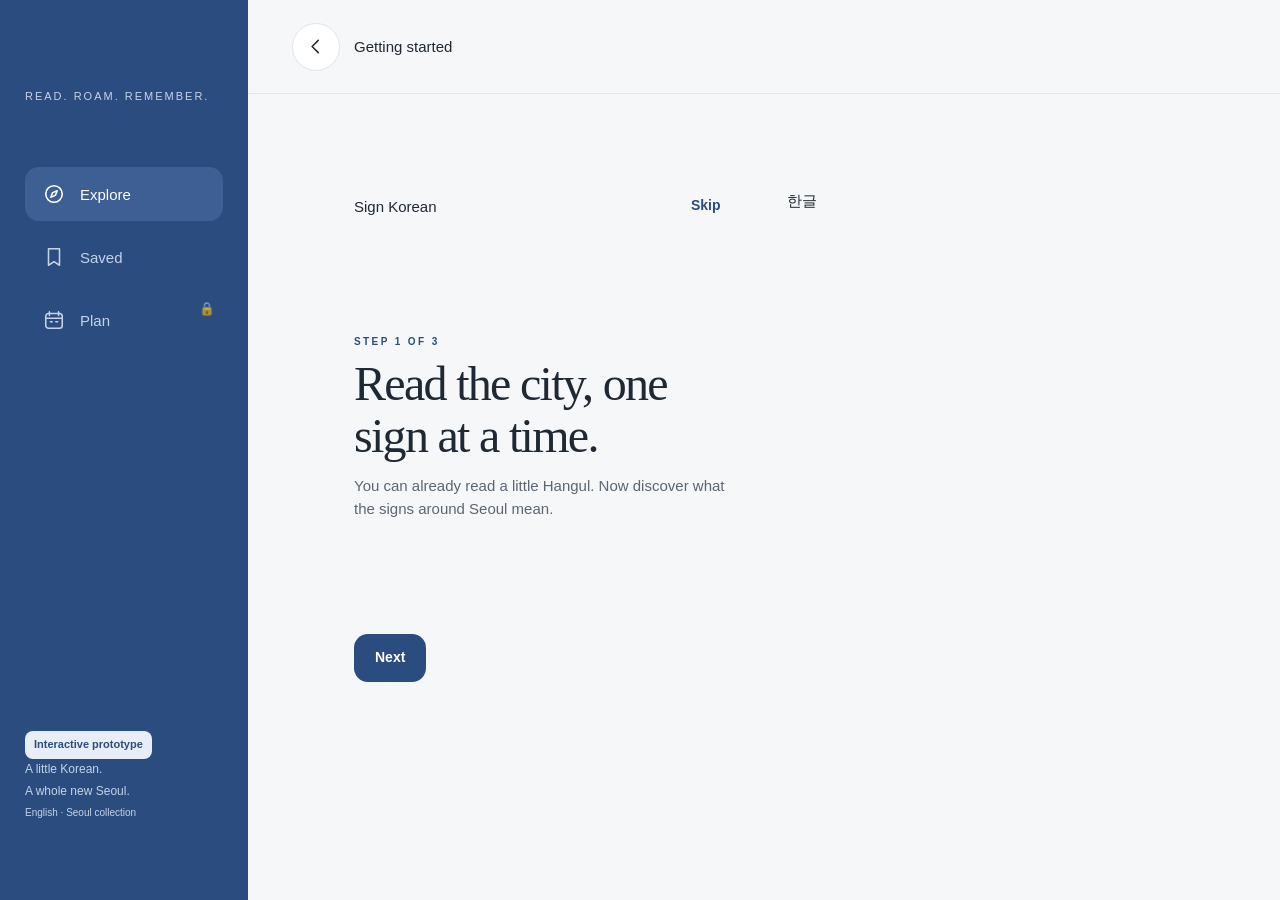
==== commit d2765d53: "chore: rebuild single-file bundle with the learning palette Co-Authored-By: Claude Opus 5.5 <noreply" ====
--- a/Sign_Korean_인터랙티브_디자인.html
+++ b/Sign_Korean_인터랙티브_디자인.html
@@ -3,25 +3,25 @@
 <head>
   <meta charset="utf-8">
   <meta name="viewport" content="width=device-width, initial-scale=1, viewport-fit=cover">
-  <meta name="theme-color" content="#254b42">
+  <meta name="theme-color" content="#2b4c7e">
   <title>Sign Korean · Learn your way around Seoul</title>
   <style>/* Sign Korean — photo-led travel companion. */
-:root{--paper:#f7f5ee;--surface:#fffefa;--forest:#254b42;--forest-dark:#193930;--coral:#e27659;--ink:#242f2b;--muted:#758078;--line:#dfE4da;--sage:#e7eee5;--cream:#eeeadc;--radius:24px;--sans:'Segoe UI','Noto Sans',Tahoma,sans-serif;--display:Georgia,'Times New Roman',serif}
-*{box-sizing:border-box}html{scroll-behavior:smooth}body{margin:0;background:var(--paper);color:var(--ink);font-family:var(--sans);font-size:15px;line-height:1.55;-webkit-font-smoothing:antialiased}button,input,select,textarea{font:inherit}button,a,input,select{ -webkit-tap-highlight-color:transparent}button{cursor:pointer}button:disabled{cursor:not-allowed;opacity:.44}button{color:inherit}a{color:var(--forest)}img{display:block;max-width:100%}svg{flex-shrink:0;vertical-align:middle}button svg{width:22px;height:22px}h1,h2,h3,p{margin:0}h2{font-size:23px;font-weight:650;letter-spacing:-.6px}h3{font-size:17px;font-weight:650}button:focus-visible,a:focus-visible,input:focus-visible,select:focus-visible,[tabindex]:focus-visible{outline:3px solid var(--coral);outline-offset:4px}::selection{background:#dfebd9}button{transition:background .18s ease,transform .18s ease,border-color .18s ease}button:hover:not(:disabled){transform:translateY(-1px)}button:active:not(:disabled){transform:translateY(0)}
-.app-shell{min-height:100vh}.app-sidebar{position:fixed;inset:0 auto 0 0;width:248px;padding:42px 25px 28px;background:var(--forest);color:var(--paper);display:flex;flex-direction:column;z-index:20}.app-sidebar .brand{font-family:var(--display);font-size:31px;line-height:1.1;letter-spacing:-1px}.app-sidebar .brand small,.app-sidebar .brand-tagline{display:block;font-family:var(--sans);font-size:11px;letter-spacing:2px;text-transform:uppercase;color:#bccfc1;margin-top:14px}.app-sidebar nav{display:flex;flex-direction:column;gap:9px;margin-top:65px}.app-sidebar nav button{border:0;background:transparent;color:#c9d9ce;text-align:left;min-height:54px;padding:0 18px;display:flex;align-items:center;gap:15px;border-radius:14px;font-size:15px}.app-sidebar nav button.active,.app-sidebar nav button:hover{color:#fff;background:#416258}.app-sidebar .sidebar-note,.app-sidebar .sidebar-footer{margin-top:auto;color:#bccfc1;font-size:12px;line-height:1.8}.app-sidebar .sidebar-note strong{display:block;color:#eaf0e5;font-weight:500;font-size:14px}.workspace{margin-left:248px;min-height:100vh}.topbar{height:94px;max-width:1150px;padding:0 44px;margin:auto;display:flex;align-items:center;justify-content:space-between;gap:16px;border-bottom:1px solid var(--line)}.topbar h2,.topbar .topbar-title{font-size:16px;font-weight:600;letter-spacing:0}.topbar .topbar-left{display:flex;align-items:center;gap:14px}.topbar .topbar-meta{color:var(--muted);font-size:12px}.page-body{max-width:1100px;margin:0 auto;padding:38px 44px 56px;animation:arrive .3s ease-out}.page-head{margin-bottom:28px}.eyebrow{text-transform:uppercase;letter-spacing:2.4px;font-size:10px;font-weight:650;color:var(--forest);margin-bottom:9px}.page-title{font-family:var(--display);font-size:48px;line-height:1.08;font-weight:400;letter-spacing:-1.7px}.page-subtitle{margin-top:12px;color:var(--muted);max-width:510px;font-size:15px}.bottom-nav{display:none}.back-button{display:inline-flex;align-items:center;justify-content:center;min-width:48px;min-height:48px;border:1px solid var(--line);background:var(--surface);border-radius:50%}
-.btn{display:inline-flex;align-items:center;justify-content:center;gap:9px;border-radius:14px;min-height:48px;padding:12px 20px;font-weight:600;font-size:14px;border:1px solid transparent;line-height:1.4;text-decoration:none}.btn-primary{background:var(--forest);color:white}.btn-primary:hover:not(:disabled){background:var(--forest-dark)}.btn-secondary{background:var(--surface);border-color:var(--line);color:var(--forest)}.btn-secondary:hover:not(:disabled){border-color:#a9bcae;background:#f0f5eb}.btn-ghost{background:transparent;color:var(--forest)}.btn-danger,.danger{color:#ad4531}.btn-danger{background:#fce8df;border-color:#f2c7b7}.icon-btn{width:48px;height:48px;min-width:48px;border:1px solid var(--line);display:inline-flex;align-items:center;justify-content:center;border-radius:50%;background:var(--surface)}.icon-btn.active{background:var(--forest);border-color:var(--forest);color:#fff}.icon-btn svg{width:21px;height:21px}.badge{display:inline-flex;align-items:center;gap:5px;border-radius:8px;background:var(--sage);color:var(--forest);padding:4px 9px;font-size:11px;font-weight:600;white-space:nowrap}.badge.coral{background:#fae5dc;color:#a65339}.badge.known{background:#deeadb}.badge.learning{background:#fae7dd;color:#ab583d}.badge.new{background:#efeee8;color:#7e8278}.chips{display:flex;gap:8px;flex-wrap:wrap}.chip{border:1px solid var(--line);background:transparent;padding:9px 16px;border-radius:100px;min-height:44px;font-size:12px;font-weight:600;white-space:nowrap}.chip.active{background:var(--forest);color:#fff;border-color:var(--forest)}
-.hero-panel{border-radius:var(--radius);overflow:hidden;position:relative;min-height:270px;margin-bottom:32px;background:var(--forest);color:white;padding:35px;display:flex;align-items:flex-end}.hero-panel>img,.hero-panel .hero-image{position:absolute;inset:0;width:100%;height:100%;object-fit:cover;opacity:.7}.hero-panel:after{content:'';position:absolute;inset:0;background:linear-gradient(90deg,rgba(20,43,35,.77),rgba(20,43,35,.04))}.hero-panel>*:not(img):not(.hero-image){position:relative;z-index:1}.hero-panel h2{font-family:var(--display);font-size:37px;font-weight:400;line-height:1.15;max-width:340px;letter-spacing:-.9px}.hero-panel p{max-width:330px;margin-top:12px;color:#e1e9dd;font-size:13px}.hero-panel .eyebrow{color:#f1dfcb}.hero-panel .btn{margin-top:20px;background:var(--surface);color:var(--forest)}.search-field,.search-box{position:relative;display:flex;gap:10px;align-items:center;border:1px solid var(--line);border-radius:14px;padding:0 15px;background:var(--surface);margin-bottom:25px}.search-field input,.search-box input{border:0!important;box-shadow:none!important;background:transparent;width:100%;min-height:52px;outline:none;padding:12px 0}.search-field svg,.search-box svg{width:19px;color:var(--muted)}.landmark-grid{display:grid;grid-template-columns:repeat(2,minmax(0,1fr));gap:24px}.landmark-card{padding:0;background:var(--surface);border:1px solid var(--line);border-radius:var(--radius);overflow:hidden;text-align:left;width:100%;display:block;color:var(--ink);transition:transform .22s,border-color .22s}.landmark-card:hover{border-color:#b7c7b8;transform:translateY(-3px)!important}.landmark-image{width:100%;height:225px;object-fit:cover}.landmark-info{padding:21px 23px 22px}.landmark-info h3{font-family:var(--display);font-size:26px;font-weight:400;letter-spacing:-.6px}.landmark-info p{color:var(--muted);font-size:12px;margin:4px 0 15px}.landmark-info .row{justify-content:space-between}.landmark-info .small{font-size:11px}.section-head{display:flex;align-items:center;justify-content:space-between;gap:16px;margin:30px 0 18px}.section-head h2{font-size:20px}.section-head .small{color:var(--muted)}.resume-banner,.notice,.info-banner{padding:17px 20px;border:1px solid #cfdaca;background:#eaf0e4;border-radius:16px;display:flex;gap:15px;align-items:center;margin-bottom:24px}.resume-banner>div{flex:1}.resume-banner strong{font-size:14px}.resume-banner p{color:var(--muted);font-size:12px}.offline-banner,.error-banner{padding:12px 16px;background:#f8e8df;border:1px solid #efd0bd;border-radius:12px;font-size:12px;color:#a04e36;margin-bottom:20px}
+:root{--paper:#f6f7f9;--surface:#ffffff;--forest:#2b4c7e;--forest-dark:#1d3a63;--coral:#c4661f;--ink:#1f2933;--muted:#5b6672;--line:#e3e6ea;--sage:#e8eef6;--cream:#eef1f5;--know:#1e7a4f;--know-soft:#e2f3e9;--know-ink:#17613e;--dont-soft:#fdeee4;--dont-ink:#a8460f;--dont-line:#f6cfb5;--radius:24px;--sans:'Segoe UI','Noto Sans',Tahoma,sans-serif;--display:Georgia,'Times New Roman',serif}
+*{box-sizing:border-box}html{scroll-behavior:smooth}body{margin:0;background:var(--paper);color:var(--ink);font-family:var(--sans);font-size:15px;line-height:1.55;-webkit-font-smoothing:antialiased}button,input,select,textarea{font:inherit}button,a,input,select{ -webkit-tap-highlight-color:transparent}button{cursor:pointer}button:disabled{cursor:not-allowed;opacity:.44}button{color:inherit}a{color:var(--forest)}img{display:block;max-width:100%}svg{flex-shrink:0;vertical-align:middle}button svg{width:22px;height:22px}h1,h2,h3,p{margin:0}h2{font-size:23px;font-weight:650;letter-spacing:-.6px}h3{font-size:17px;font-weight:650}button:focus-visible,a:focus-visible,input:focus-visible,select:focus-visible,[tabindex]:focus-visible{outline:3px solid var(--coral);outline-offset:4px}::selection{background:#dde7f4}button{transition:background .18s ease,transform .18s ease,border-color .18s ease}button:hover:not(:disabled){transform:translateY(-1px)}button:active:not(:disabled){transform:translateY(0)}
+.app-shell{min-height:100vh}.app-sidebar{position:fixed;inset:0 auto 0 0;width:248px;padding:42px 25px 28px;background:var(--forest);color:var(--paper);display:flex;flex-direction:column;z-index:20}.app-sidebar .brand{font-family:var(--display);font-size:31px;line-height:1.1;letter-spacing:-1px}.app-sidebar .brand small,.app-sidebar .brand-tagline{display:block;font-family:var(--sans);font-size:11px;letter-spacing:2px;text-transform:uppercase;color:#c5d3e8;margin-top:14px}.app-sidebar nav{display:flex;flex-direction:column;gap:9px;margin-top:65px}.app-sidebar nav button{border:0;background:transparent;color:#c5d3e8;text-align:left;min-height:54px;padding:0 18px;display:flex;align-items:center;gap:15px;border-radius:14px;font-size:15px}.app-sidebar nav button.active,.app-sidebar nav button:hover{color:#fff;background:#3d5f93}.app-sidebar .sidebar-note,.app-sidebar .sidebar-footer{margin-top:auto;color:#c5d3e8;font-size:12px;line-height:1.8}.app-sidebar .sidebar-note strong{display:block;color:#e8eef6;font-weight:500;font-size:14px}.workspace{margin-left:248px;min-height:100vh}.topbar{height:94px;max-width:1150px;padding:0 44px;margin:auto;display:flex;align-items:center;justify-content:space-between;gap:16px;border-bottom:1px solid var(--line)}.topbar h2,.topbar .topbar-title{font-size:16px;font-weight:600;letter-spacing:0}.topbar .topbar-left{display:flex;align-items:center;gap:14px}.topbar .topbar-meta{color:var(--muted);font-size:12px}.page-body{max-width:1100px;margin:0 auto;padding:38px 44px 56px;animation:arrive .3s ease-out}.page-head{margin-bottom:28px}.eyebrow{text-transform:uppercase;letter-spacing:2.4px;font-size:10px;font-weight:650;color:var(--forest);margin-bottom:9px}.page-title{font-family:var(--display);font-size:48px;line-height:1.08;font-weight:400;letter-spacing:-1.7px}.page-subtitle{margin-top:12px;color:var(--muted);max-width:510px;font-size:15px}.bottom-nav{display:none}.back-button{display:inline-flex;align-items:center;justify-content:center;min-width:48px;min-height:48px;border:1px solid var(--line);background:var(--surface);border-radius:50%}
+.btn{display:inline-flex;align-items:center;justify-content:center;gap:9px;border-radius:14px;min-height:48px;padding:12px 20px;font-weight:600;font-size:14px;border:1px solid transparent;line-height:1.4;text-decoration:none}.btn-primary{background:var(--forest);color:white}.btn-primary:hover:not(:disabled){background:var(--forest-dark)}.btn-secondary{background:var(--surface);border-color:var(--line);color:var(--forest)}.btn-secondary:hover:not(:disabled){border-color:#a7b6c9;background:#eef3fa}.btn-ghost{background:transparent;color:var(--forest)}.btn-danger,.danger{color:#b42318}.btn-danger{background:#fdecea;border-color:#f6cfb5}.icon-btn{width:48px;height:48px;min-width:48px;border:1px solid var(--line);display:inline-flex;align-items:center;justify-content:center;border-radius:50%;background:var(--surface)}.icon-btn.active{background:var(--forest);border-color:var(--forest);color:#fff}.icon-btn svg{width:21px;height:21px}.badge{display:inline-flex;align-items:center;gap:5px;border-radius:8px;background:var(--sage);color:var(--forest);padding:4px 9px;font-size:11px;font-weight:600;white-space:nowrap}.badge.coral{background:#fdeee4;color:#a8460f}.badge.known{background:#deeadb}.badge.learning{background:#fdeee4;color:#a8460f}.badge.new{background:#eef1f5;color:#5b6672}.chips{display:flex;gap:8px;flex-wrap:wrap}.chip{border:1px solid var(--line);background:transparent;padding:9px 16px;border-radius:100px;min-height:44px;font-size:12px;font-weight:600;white-space:nowrap}.chip.active{background:var(--forest);color:#fff;border-color:var(--forest)}
+.hero-panel{border-radius:var(--radius);overflow:hidden;position:relative;min-height:270px;margin-bottom:32px;background:var(--forest);color:white;padding:35px;display:flex;align-items:flex-end}.hero-panel>img,.hero-panel .hero-image{position:absolute;inset:0;width:100%;height:100%;object-fit:cover;opacity:.7}.hero-panel:after{content:'';position:absolute;inset:0;background:linear-gradient(90deg,rgba(20,43,35,.77),rgba(20,43,35,.04))}.hero-panel>*:not(img):not(.hero-image){position:relative;z-index:1}.hero-panel h2{font-family:var(--display);font-size:37px;font-weight:400;line-height:1.15;max-width:340px;letter-spacing:-.9px}.hero-panel p{max-width:330px;margin-top:12px;color:#e3e6ea;font-size:13px}.hero-panel .eyebrow{color:#c5d3e8}.hero-panel .btn{margin-top:20px;background:var(--surface);color:var(--forest)}.search-field,.search-box{position:relative;display:flex;gap:10px;align-items:center;border:1px solid var(--line);border-radius:14px;padding:0 15px;background:var(--surface);margin-bottom:25px}.search-field input,.search-box input{border:0!important;box-shadow:none!important;background:transparent;width:100%;min-height:52px;outline:none;padding:12px 0}.search-field svg,.search-box svg{width:19px;color:var(--muted)}.landmark-grid{display:grid;grid-template-columns:repeat(2,minmax(0,1fr));gap:24px}.landmark-card{padding:0;background:var(--surface);border:1px solid var(--line);border-radius:var(--radius);overflow:hidden;text-align:left;width:100%;display:block;color:var(--ink);transition:transform .22s,border-color .22s}.landmark-card:hover{border-color:#b8c4d3;transform:translateY(-3px)!important}.landmark-image{width:100%;height:225px;object-fit:cover}.landmark-info{padding:21px 23px 22px}.landmark-info h3{font-family:var(--display);font-size:26px;font-weight:400;letter-spacing:-.6px}.landmark-info p{color:var(--muted);font-size:12px;margin:4px 0 15px}.landmark-info .row{justify-content:space-between}.landmark-info .small{font-size:11px}.section-head{display:flex;align-items:center;justify-content:space-between;gap:16px;margin:30px 0 18px}.section-head h2{font-size:20px}.section-head .small{color:var(--muted)}.resume-banner,.notice,.info-banner{padding:17px 20px;border:1px solid #cdd6e2;background:#e8eef6;border-radius:16px;display:flex;gap:15px;align-items:center;margin-bottom:24px}.resume-banner>div{flex:1}.resume-banner strong{font-size:14px}.resume-banner p{color:var(--muted);font-size:12px}.offline-banner,.error-banner{padding:12px 16px;background:#fdecea;border:1px solid #f6cfb5;border-radius:12px;font-size:12px;color:#b42318;margin-bottom:20px}
 .detail-image,.detail-hero{width:100%;height:330px;border-radius:24px;object-fit:cover;margin-bottom:26px}.detail-layout{display:grid;grid-template-columns:minmax(0,1.55fr) minmax(240px,1fr);gap:30px}.place-list{display:flex;flex-direction:column;gap:12px}.place-row,.saved-row{display:flex;align-items:center;gap:17px;padding:16px;background:var(--surface);border:1px solid var(--line);border-radius:18px;width:100%;text-align:left}.place-row img,.saved-row img{width:78px;height:78px;object-fit:cover;border-radius:12px;flex-shrink:0}.place-row .place-info,.saved-row .saved-info,.place-row>div,.saved-row>div{flex:1;min-width:0}.place-row h3,.saved-row h3{font-size:15px}.place-row p,.saved-row p{font-size:12px;color:var(--muted);margin:3px 0}.saved-row .korean{font-size:21px;font-weight:650;letter-spacing:-.4px}.saved-row .row{margin-top:9px}.saved-list{display:flex;flex-direction:column;gap:14px}.filter-bar{display:flex;gap:12px;margin:20px 0 25px}.filter-bar .select{min-width:0;flex:1}.stat-grid{display:grid;grid-template-columns:repeat(3,minmax(0,1fr));gap:12px;margin:22px 0}.stat-card{border:1px solid var(--line);border-radius:16px;padding:20px 16px;background:var(--surface);text-align:center}.stat-card strong,.stat-card .stat-value{display:block;font-family:var(--display);font-size:34px;font-weight:400;line-height:1.15;color:var(--forest)}.stat-card span,.stat-card .small{display:block;color:var(--muted);font-size:11px;margin-top:6px}.action-bar,.fixed-actions{display:flex;gap:10px;flex-wrap:wrap;margin-top:27px}.action-bar .btn-primary{flex:1}.word-display{font-size:35px;line-height:1.4;font-weight:650;letter-spacing:-1px}.meaning-text{font-family:var(--display);font-size:24px;color:var(--forest);line-height:1.3}.address{font-size:12px;color:var(--muted)}
-.learning-layout{max-width:690px;margin:auto}.study-progress{display:flex;align-items:center;justify-content:space-between;gap:12px;margin-bottom:16px;font-size:12px;color:var(--muted)}.progress-track,.progress-bar{height:4px;border-radius:8px;background:#e0e6db;overflow:hidden;flex:1}.progress-track span,.progress-bar span{display:block;height:100%;background:var(--forest);border-radius:inherit}.learning-card{border-radius:24px;background:var(--surface);overflow:hidden;border:1px solid var(--line)}.sign-photo{position:relative;aspect-ratio:4/3;overflow:hidden;background:#e8e5db;touch-action:none;user-select:none;cursor:zoom-in;isolation:isolate}.sign-image{width:100%;height:100%;object-fit:contain;pointer-events:none}.sign-photo .icon-btn{position:absolute;top:16px;right:16px;z-index:4;background:#fffefae8}.word-panel{padding:27px;text-align:center;min-height:165px}.word-panel h2,.word-panel .korean{font-size:34px;letter-spacing:-1px;margin-bottom:10px;font-weight:650}.word-panel .meaning{font-family:var(--display);font-size:25px;color:var(--forest)}.word-panel .muted{font-size:12px;margin-top:6px}.word-panel .btn{margin-top:3px}.learning-tools{display:flex;gap:10px;justify-content:center;margin-top:17px}.learning-tools .btn{font-size:12px}.decision-overlay{position:absolute;inset:0;z-index:3;display:flex;align-items:center;justify-content:center;font-size:32px;font-weight:700;color:white;background:#254b42b8;pointer-events:none}.decision-overlay.again{background:#d47755ba}.summary-hero{text-align:center;padding:25px 0}.summary-hero .summary-icon{width:80px;height:80px;background:var(--sage);color:var(--forest);display:grid;place-items:center;border-radius:50%;margin:0 auto 22px}.summary-hero .page-title{font-size:43px}.review-card{border:1px solid var(--line);border-radius:20px;background:var(--surface);padding:22px;margin-bottom:14px}.review-card .review-head{display:flex;align-items:center;gap:12px;margin-bottom:13px}.avatar{width:40px;height:40px;display:flex;align-items:center;justify-content:center;border-radius:50%;background:var(--sage);color:var(--forest);font-size:13px;font-weight:600}.review-card .review-author{flex:1}.review-card .review-author strong{font-size:13px}.review-card p{font-size:14px;line-height:1.8}.review-card .review-meta{display:flex;gap:10px;color:var(--muted);font-size:11px;margin-top:12px}.stars{font-size:13px;color:#b97b38;letter-spacing:2px}.review-original{margin-top:12px;padding:13px;border-radius:12px;background:var(--paper);font-size:12px}.review-card .btn-ghost{font-size:12px;min-height:40px;padding:8px 0}.provider-note{font-size:11px;color:var(--muted);margin-bottom:20px}
-.trip-card{background:var(--surface);border:1px solid var(--line);padding:24px;border-radius:22px;text-align:left;display:flex;align-items:center;justify-content:space-between;gap:20px;width:100%;margin-bottom:14px}.trip-card h3{font-family:var(--display);font-weight:400;font-size:27px;letter-spacing:-.6px}.trip-card p{font-size:12px;color:var(--muted);margin-top:6px}.trip-card .trip-icon{width:54px;height:54px;display:grid;place-items:center;background:var(--sage);border-radius:16px;color:var(--forest)}.trip-card .trip-content{flex:1}.date-chips,.day-tabs{display:flex;gap:10px;overflow-x:auto;padding:3px 0 15px;scrollbar-width:thin;margin-bottom:17px}.date-chips .chip,.day-tabs .chip{min-width:87px;white-space:normal;text-align:center;border-radius:15px;line-height:1.6;padding:12px 15px}.date-chips .chip span,.day-tabs .chip span{display:block;font-size:10px;opacity:.7}.day-start{display:flex;justify-content:space-between;align-items:center;gap:14px;padding:15px 18px;border-radius:16px;background:var(--sage);margin:9px 0 22px}.day-start p{font-size:12px;color:var(--muted)}.timeline{position:relative;display:flex;flex-direction:column;gap:0}.timeline-stop{display:flex;gap:17px;position:relative;align-items:flex-start}.stop-number{width:32px;height:32px;display:flex;justify-content:center;align-items:center;border-radius:50%;background:var(--forest);color:#fff;font-size:12px;font-weight:600;flex-shrink:0;margin-top:19px;z-index:1}.stop-content{flex:1;min-width:0;background:var(--surface);border:1px solid var(--line);border-radius:18px;padding:17px;display:flex;gap:14px;align-items:center}.stop-content img{width:65px;height:73px;object-fit:cover;border-radius:11px}.stop-content .stop-info{flex:1;min-width:0}.stop-content h3{font-size:15px}.stop-content .small{font-size:11px}.stop-time{font-size:11px;color:var(--forest);margin:7px 0 0}.timeline-leg{margin-left:15px;border-left:1px dashed #b7c8b7;padding:12px 0 12px 34px;font-size:11px;color:var(--muted);display:flex;align-items:center;gap:7px}.timeline-leg svg{width:15px;height:15px}.timeline-stop .icon-btn{width:42px;height:48px;min-width:42px;background:transparent;border-color:transparent}.reorder-actions{display:flex;flex-direction:column;gap:4px}.reorder-actions button{width:36px;height:34px;border:1px solid var(--line);background:var(--paper);border-radius:8px}.day-summary{background:#e8eee2;border-radius:18px;padding:20px;margin-top:24px}.day-summary .stat-grid{margin:0;gap:5px;grid-template-columns:repeat(4,1fr)}.day-summary .stat-card{padding:8px 4px;background:transparent;border:0}.day-summary .stat-card strong{font-size:25px}.day-summary .small{font-size:10px}.add-place-button{width:100%;margin-top:18px;border-style:dashed;background:transparent}.saved-device{font-size:11px;color:var(--muted);display:flex;align-items:center;justify-content:center;gap:6px;padding:25px 0}
-.field{display:flex;flex-direction:column;gap:7px;margin-bottom:20px}.field label{font-size:12px;font-weight:600;color:var(--forest)}.input,.select,textarea{width:100%;border:1px solid var(--line);border-radius:12px;min-height:52px;padding:12px 14px;background:var(--surface);color:var(--ink);outline:none}.input:focus,.select:focus,textarea:focus{border-color:#698c76;box-shadow:0 0 0 3px #e5ece0}.field-hint{font-size:11px;color:var(--muted)}.field-error{font-size:12px;color:#ad4531}.form-grid{display:grid;grid-template-columns:1fr 1fr;gap:16px}.form-panel{max-width:580px;margin:15px auto 0;padding:30px;background:var(--surface);border:1px solid var(--line);border-radius:24px}.radio-option{border:1px solid var(--line);background:var(--surface);border-radius:14px;padding:16px;display:flex;gap:12px;margin:10px 0;align-items:flex-start}.radio-option:has(input:checked){background:var(--sage);border-color:#a8bea6}.radio-option input{accent-color:var(--forest);margin-top:5px}.radio-option strong{display:block;font-size:13px}.radio-option .small{font-size:11px;color:var(--muted)}.setting-row{display:flex;justify-content:space-between;gap:14px;align-items:center;min-height:76px;border-bottom:1px solid var(--line);padding:17px 0}.setting-row h3{font-size:14px}.setting-row p{font-size:12px;color:var(--muted);margin-top:3px}.settings-section{background:var(--surface);border:1px solid var(--line);border-radius:20px;padding:0 22px;margin-bottom:20px}.settings-section .setting-row:last-child{border:0}.settings-section summary{padding:20px 0;cursor:pointer;font-weight:600;font-size:14px}.settings-section details p{font-size:12px;color:var(--muted);padding-bottom:20px}
-.map-canvas{position:relative;height:430px;overflow:hidden;border-radius:24px;background:#e9eddf;border:1px solid #d6dfd0;touch-action:none}.map-canvas>svg{width:100%;height:100%;display:block}.map-controls{position:absolute;top:16px;right:16px;display:flex;flex-direction:column;gap:8px;z-index:3}.map-controls .icon-btn{border-color:#d3dacc;background:#fffefaed;border-radius:13px}.map-attribution{position:absolute;right:10px;bottom:8px;color:#68766b;font-size:9px;background:#fffefaab;padding:3px 7px;border-radius:5px}.map-point{cursor:pointer}.map-panel{position:relative;padding:23px;border:1px solid var(--line);border-radius:20px;margin-top:17px;background:var(--surface)}.route-fields{border:1px solid var(--line);border-radius:17px;background:var(--surface);padding:17px 20px;margin-bottom:20px}.route-fields .row{align-items:center}.route-fields .route-label{width:34px;text-transform:uppercase;font-size:10px;font-weight:600;color:var(--muted)}.route-fields .route-value{flex:1;text-align:left;border:0;background:transparent;min-height:44px;font-weight:600;font-size:13px}.route-fields .divider{margin:6px 0}.map-panel .stat-grid{margin:0 0 17px}.map-panel .stat-card{padding:10px;background:transparent;border:0}.map-panel .stat-card strong{font-size:30px}.route-leg{padding:14px 0;display:flex;gap:12px;align-items:center;border-bottom:1px solid var(--line);font-size:12px}.route-leg:last-child{border-bottom:0}.route-leg.active{color:var(--forest);font-weight:600}.origin-preview{padding:16px;background:var(--sage);border-radius:15px;margin:18px 0}
-.modal-backdrop{position:fixed;inset:0;background:#18352d6b;backdrop-filter:blur(4px);z-index:80;display:flex;align-items:center;justify-content:center;padding:28px;animation:fade .18s ease}.sheet{position:relative;background:var(--surface);border-radius:25px;width:min(510px,100%);max-height:calc(100dvh - 56px);overflow:auto;box-shadow:0 24px 100px #142e2b25;animation:sheet-in .24s ease}.sheet-head{padding:25px 26px 18px;display:flex;align-items:center;justify-content:space-between;gap:15px;border-bottom:1px solid var(--line)}.sheet-head h2{font-family:var(--display);font-size:29px;font-weight:400;letter-spacing:-.6px}.sheet-head .icon-btn{border:0;background:var(--paper)}.sheet-body{padding:23px 26px}.sheet-body>p{font-size:14px;color:var(--muted)}.sheet-actions{padding:0 26px 26px;display:flex;gap:10px;flex-wrap:wrap}.sheet-actions .btn{flex:1}.sheet-actions.stack{flex-direction:column}.sheet .date-chips{margin:12px 0 0}.sheet .place-row{margin-bottom:13px}.modal-confirm .sheet{max-width:450px}.modal-confirm .sheet-head{border:0;padding-bottom:0}.modal-confirm .sheet-body{padding-top:12px}.toast{position:fixed;bottom:26px;left:calc(50% + 124px);transform:translateX(-50%);background:var(--forest-dark);color:#fff;z-index:120;border-radius:14px;padding:15px 20px;max-width:calc(100vw - 40px);width:max-content;display:flex;align-items:center;gap:18px;font-size:12px;box-shadow:0 8px 26px #19393020;animation:fade .2s}.toast button{color:#f7cbb3;font-weight:650;font-size:12px;background:none;border:0;padding:3px}
-.onboarding{max-width:820px;margin:0 auto;display:grid;grid-template-columns:1fr 1fr;gap:45px;align-items:center;min-height:570px}.onboarding-image{position:relative;border-radius:26px;overflow:hidden;aspect-ratio:3/4;background:var(--sage)}.onboarding-image>img{width:100%;height:100%;object-fit:cover}.onboarding-content .page-title{font-size:47px}.onboarding-content>p{color:var(--muted);margin:18px 0 30px;line-height:1.8;font-size:14px}.onboarding .example-card{position:absolute;inset:auto 18px 18px;padding:20px;background:#fffefaed;border-radius:18px;text-align:center}.example-card .korean{font-size:27px}.example-card p{font-family:var(--display);font-size:19px;color:var(--forest)}.step-dots{display:flex;gap:8px;margin-bottom:25px}.step-dots span{width:7px;height:7px;background:#d0d8c9;border-radius:50%}.step-dots span.active{width:26px;border-radius:8px;background:var(--forest)}.gesture-demo{display:flex;justify-content:space-between;gap:12px;position:absolute;bottom:25px;left:18px;right:18px}.gesture-demo .badge{background:#fffefae8;padding:12px;font-size:12px}.empty-state{text-align:center;padding:58px 24px 65px;border-radius:24px;border:1px dashed #ccd8c7;background:#f2f4eb}.empty-state .empty-icon{width:70px;height:70px;border-radius:50%;display:grid;place-items:center;background:var(--sage);color:var(--forest);margin:0 auto 22px}.empty-state h2{font-family:var(--display);font-size:29px;font-weight:400}.empty-state p{max-width:340px;margin:11px auto 23px;color:var(--muted);font-size:13px}.skeleton{background:linear-gradient(90deg,#e8ecdf 25%,#f2f4e9 50%,#e8ecdf 75%);background-size:200% 100%;animation:shimmer 1.7s infinite;border-radius:12px;min-height:20px}.spinner{width:24px;height:24px;border:2px solid var(--line);border-top-color:var(--forest);border-radius:50%;animation:spin .8s linear infinite}.error-state{text-align:center;padding:40px}.error-state p{color:var(--muted);margin:12px 0 22px}.stack{display:flex;flex-direction:column;gap:14px}.row{display:flex;align-items:center;gap:12px}.row.between{justify-content:space-between}.muted{color:var(--muted)}.small{font-size:12px}.divider{height:1px;background:var(--line);margin:22px 0}.full-width{width:100%}.hidden{display:none!important}.sr-only{position:absolute;width:1px;height:1px;padding:0;overflow:hidden;clip:rect(0,0,0,0);white-space:nowrap;border:0}.text-center{text-align:center}.mt-16{margin-top:16px}.mt-24{margin-top:24px}.mb-24{margin-bottom:24px}
+.learning-layout{max-width:690px;margin:auto}.study-progress{display:flex;align-items:center;justify-content:space-between;gap:12px;margin-bottom:16px;font-size:12px;color:var(--muted)}.progress-track,.progress-bar{height:4px;border-radius:8px;background:#e3e6ea;overflow:hidden;flex:1}.progress-track span,.progress-bar span{display:block;height:100%;background:var(--forest);border-radius:inherit}.learning-card{border-radius:24px;background:var(--surface);overflow:hidden;border:1px solid var(--line)}.sign-photo{position:relative;aspect-ratio:4/3;overflow:hidden;background:#e3e6ea;touch-action:none;user-select:none;cursor:zoom-in;isolation:isolate}.sign-image{width:100%;height:100%;object-fit:contain;pointer-events:none}.sign-photo .icon-btn{position:absolute;top:16px;right:16px;z-index:4;background:#ffffffe8}.word-panel{padding:27px;text-align:center;min-height:165px}.word-panel h2,.word-panel .korean{font-size:34px;letter-spacing:-1px;margin-bottom:10px;font-weight:650}.word-panel .meaning{font-family:var(--display);font-size:25px;color:var(--forest)}.word-panel .muted{font-size:12px;margin-top:6px}.word-panel .btn{margin-top:3px}.learning-tools{display:flex;gap:10px;justify-content:center;margin-top:17px}.learning-tools .btn{font-size:12px}.decision-overlay{position:absolute;inset:0;z-index:3;display:flex;align-items:center;justify-content:center;font-size:32px;font-weight:700;color:white;background:#2b4c7eb8;pointer-events:none}.decision-overlay.again{background:#c4661fba}.summary-hero{text-align:center;padding:25px 0}.summary-hero .summary-icon{width:80px;height:80px;background:var(--sage);color:var(--forest);display:grid;place-items:center;border-radius:50%;margin:0 auto 22px}.summary-hero .page-title{font-size:43px}.review-card{border:1px solid var(--line);border-radius:20px;background:var(--surface);padding:22px;margin-bottom:14px}.review-card .review-head{display:flex;align-items:center;gap:12px;margin-bottom:13px}.avatar{width:40px;height:40px;display:flex;align-items:center;justify-content:center;border-radius:50%;background:var(--sage);color:var(--forest);font-size:13px;font-weight:600}.review-card .review-author{flex:1}.review-card .review-author strong{font-size:13px}.review-card p{font-size:14px;line-height:1.8}.review-card .review-meta{display:flex;gap:10px;color:var(--muted);font-size:11px;margin-top:12px}.stars{font-size:13px;color:#b97b38;letter-spacing:2px}.review-original{margin-top:12px;padding:13px;border-radius:12px;background:var(--paper);font-size:12px}.review-card .btn-ghost{font-size:12px;min-height:40px;padding:8px 0}.provider-note{font-size:11px;color:var(--muted);margin-bottom:20px}
+.trip-card{background:var(--surface);border:1px solid var(--line);padding:24px;border-radius:22px;text-align:left;display:flex;align-items:center;justify-content:space-between;gap:20px;width:100%;margin-bottom:14px}.trip-card h3{font-family:var(--display);font-weight:400;font-size:27px;letter-spacing:-.6px}.trip-card p{font-size:12px;color:var(--muted);margin-top:6px}.trip-card .trip-icon{width:54px;height:54px;display:grid;place-items:center;background:var(--sage);border-radius:16px;color:var(--forest)}.trip-card .trip-content{flex:1}.date-chips,.day-tabs{display:flex;gap:10px;overflow-x:auto;padding:3px 0 15px;scrollbar-width:thin;margin-bottom:17px}.date-chips .chip,.day-tabs .chip{min-width:87px;white-space:normal;text-align:center;border-radius:15px;line-height:1.6;padding:12px 15px}.date-chips .chip span,.day-tabs .chip span{display:block;font-size:10px;opacity:.7}.day-start{display:flex;justify-content:space-between;align-items:center;gap:14px;padding:15px 18px;border-radius:16px;background:var(--sage);margin:9px 0 22px}.day-start p{font-size:12px;color:var(--muted)}.timeline{position:relative;display:flex;flex-direction:column;gap:0}.timeline-stop{display:flex;gap:17px;position:relative;align-items:flex-start}.stop-number{width:32px;height:32px;display:flex;justify-content:center;align-items:center;border-radius:50%;background:var(--forest);color:#fff;font-size:12px;font-weight:600;flex-shrink:0;margin-top:19px;z-index:1}.stop-content{flex:1;min-width:0;background:var(--surface);border:1px solid var(--line);border-radius:18px;padding:17px;display:flex;gap:14px;align-items:center}.stop-content img{width:65px;height:73px;object-fit:cover;border-radius:11px}.stop-content .stop-info{flex:1;min-width:0}.stop-content h3{font-size:15px}.stop-content .small{font-size:11px}.stop-time{font-size:11px;color:var(--forest);margin:7px 0 0}.timeline-leg{margin-left:15px;border-left:1px dashed #b8c4d3;padding:12px 0 12px 34px;font-size:11px;color:var(--muted);display:flex;align-items:center;gap:7px}.timeline-leg svg{width:15px;height:15px}.timeline-stop .icon-btn{width:42px;height:48px;min-width:42px;background:transparent;border-color:transparent}.reorder-actions{display:flex;flex-direction:column;gap:4px}.reorder-actions button{width:36px;height:34px;border:1px solid var(--line);background:var(--paper);border-radius:8px}.day-summary{background:#e8eef6;border-radius:18px;padding:20px;margin-top:24px}.day-summary .stat-grid{margin:0;gap:5px;grid-template-columns:repeat(4,1fr)}.day-summary .stat-card{padding:8px 4px;background:transparent;border:0}.day-summary .stat-card strong{font-size:25px}.day-summary .small{font-size:10px}.add-place-button{width:100%;margin-top:18px;border-style:dashed;background:transparent}.saved-device{font-size:11px;color:var(--muted);display:flex;align-items:center;justify-content:center;gap:6px;padding:25px 0}
+.field{display:flex;flex-direction:column;gap:7px;margin-bottom:20px}.field label{font-size:12px;font-weight:600;color:var(--forest)}.input,.select,textarea{width:100%;border:1px solid var(--line);border-radius:12px;min-height:52px;padding:12px 14px;background:var(--surface);color:var(--ink);outline:none}.input:focus,.select:focus,textarea:focus{border-color:#3d5f93;box-shadow:0 0 0 3px #e3eaf4}.field-hint{font-size:11px;color:var(--muted)}.field-error{font-size:12px;color:#b42318}.form-grid{display:grid;grid-template-columns:1fr 1fr;gap:16px}.form-panel{max-width:580px;margin:15px auto 0;padding:30px;background:var(--surface);border:1px solid var(--line);border-radius:24px}.radio-option{border:1px solid var(--line);background:var(--surface);border-radius:14px;padding:16px;display:flex;gap:12px;margin:10px 0;align-items:flex-start}.radio-option:has(input:checked){background:var(--sage);border-color:#a7b6c9}.radio-option input{accent-color:var(--forest);margin-top:5px}.radio-option strong{display:block;font-size:13px}.radio-option .small{font-size:11px;color:var(--muted)}.setting-row{display:flex;justify-content:space-between;gap:14px;align-items:center;min-height:76px;border-bottom:1px solid var(--line);padding:17px 0}.setting-row h3{font-size:14px}.setting-row p{font-size:12px;color:var(--muted);margin-top:3px}.settings-section{background:var(--surface);border:1px solid var(--line);border-radius:20px;padding:0 22px;margin-bottom:20px}.settings-section .setting-row:last-child{border:0}.settings-section summary{padding:20px 0;cursor:pointer;font-weight:600;font-size:14px}.settings-section details p{font-size:12px;color:var(--muted);padding-bottom:20px}
+.map-canvas{position:relative;height:430px;overflow:hidden;border-radius:24px;background:#e9edf3;border:1px solid #d5dde8;touch-action:none}.map-canvas>svg{width:100%;height:100%;display:block}.map-controls{position:absolute;top:16px;right:16px;display:flex;flex-direction:column;gap:8px;z-index:3}.map-controls .icon-btn{border-color:#d5dde8;background:#ffffffed;border-radius:13px}.map-attribution{position:absolute;right:10px;bottom:8px;color:#5b6672;font-size:9px;background:#ffffffab;padding:3px 7px;border-radius:5px}.map-point{cursor:pointer}.map-panel{position:relative;padding:23px;border:1px solid var(--line);border-radius:20px;margin-top:17px;background:var(--surface)}.route-fields{border:1px solid var(--line);border-radius:17px;background:var(--surface);padding:17px 20px;margin-bottom:20px}.route-fields .row{align-items:center}.route-fields .route-label{width:34px;text-transform:uppercase;font-size:10px;font-weight:600;color:var(--muted)}.route-fields .route-value{flex:1;text-align:left;border:0;background:transparent;min-height:44px;font-weight:600;font-size:13px}.route-fields .divider{margin:6px 0}.map-panel .stat-grid{margin:0 0 17px}.map-panel .stat-card{padding:10px;background:transparent;border:0}.map-panel .stat-card strong{font-size:30px}.route-leg{padding:14px 0;display:flex;gap:12px;align-items:center;border-bottom:1px solid var(--line);font-size:12px}.route-leg:last-child{border-bottom:0}.route-leg.active{color:var(--forest);font-weight:600}.origin-preview{padding:16px;background:var(--sage);border-radius:15px;margin:18px 0}
+.modal-backdrop{position:fixed;inset:0;background:#1d3a636b;backdrop-filter:blur(4px);z-index:80;display:flex;align-items:center;justify-content:center;padding:28px;animation:fade .18s ease}.sheet{position:relative;background:var(--surface);border-radius:25px;width:min(510px,100%);max-height:calc(100dvh - 56px);overflow:auto;box-shadow:0 24px 100px #1d3a6325;animation:sheet-in .24s ease}.sheet-head{padding:25px 26px 18px;display:flex;align-items:center;justify-content:space-between;gap:15px;border-bottom:1px solid var(--line)}.sheet-head h2{font-family:var(--display);font-size:29px;font-weight:400;letter-spacing:-.6px}.sheet-head .icon-btn{border:0;background:var(--paper)}.sheet-body{padding:23px 26px}.sheet-body>p{font-size:14px;color:var(--muted)}.sheet-actions{padding:0 26px 26px;display:flex;gap:10px;flex-wrap:wrap}.sheet-actions .btn{flex:1}.sheet-actions.stack{flex-direction:column}.sheet .date-chips{margin:12px 0 0}.sheet .place-row{margin-bottom:13px}.modal-confirm .sheet{max-width:450px}.modal-confirm .sheet-head{border:0;padding-bottom:0}.modal-confirm .sheet-body{padding-top:12px}.toast{position:fixed;bottom:26px;left:calc(50% + 124px);transform:translateX(-50%);background:var(--forest-dark);color:#fff;z-index:120;border-radius:14px;padding:15px 20px;max-width:calc(100vw - 40px);width:max-content;display:flex;align-items:center;gap:18px;font-size:12px;box-shadow:0 8px 26px #1d3a6320;animation:fade .2s}.toast button{color:#f6cfb5;font-weight:650;font-size:12px;background:none;border:0;padding:3px}
+.onboarding{max-width:820px;margin:0 auto;display:grid;grid-template-columns:1fr 1fr;gap:45px;align-items:center;min-height:570px}.onboarding-image{position:relative;border-radius:26px;overflow:hidden;aspect-ratio:3/4;background:var(--sage)}.onboarding-image>img{width:100%;height:100%;object-fit:cover}.onboarding-content .page-title{font-size:47px}.onboarding-content>p{color:var(--muted);margin:18px 0 30px;line-height:1.8;font-size:14px}.onboarding .example-card{position:absolute;inset:auto 18px 18px;padding:20px;background:#ffffffed;border-radius:18px;text-align:center}.example-card .korean{font-size:27px}.example-card p{font-family:var(--display);font-size:19px;color:var(--forest)}.step-dots{display:flex;gap:8px;margin-bottom:25px}.step-dots span{width:7px;height:7px;background:#cdd6e2;border-radius:50%}.step-dots span.active{width:26px;border-radius:8px;background:var(--forest)}.gesture-demo{display:flex;justify-content:space-between;gap:12px;position:absolute;bottom:25px;left:18px;right:18px}.gesture-demo .badge{background:#ffffffe8;padding:12px;font-size:12px}.empty-state{text-align:center;padding:58px 24px 65px;border-radius:24px;border:1px dashed #cdd6e2;background:#f3f5f9}.empty-state .empty-icon{width:70px;height:70px;border-radius:50%;display:grid;place-items:center;background:var(--sage);color:var(--forest);margin:0 auto 22px}.empty-state h2{font-family:var(--display);font-size:29px;font-weight:400}.empty-state p{max-width:340px;margin:11px auto 23px;color:var(--muted);font-size:13px}.skeleton{background:linear-gradient(90deg,#e9edf3 25%,#f3f5f9 50%,#e9edf3 75%);background-size:200% 100%;animation:shimmer 1.7s infinite;border-radius:12px;min-height:20px}.spinner{width:24px;height:24px;border:2px solid var(--line);border-top-color:var(--forest);border-radius:50%;animation:spin .8s linear infinite}.error-state{text-align:center;padding:40px}.error-state p{color:var(--muted);margin:12px 0 22px}.stack{display:flex;flex-direction:column;gap:14px}.row{display:flex;align-items:center;gap:12px}.row.between{justify-content:space-between}.muted{color:var(--muted)}.small{font-size:12px}.divider{height:1px;background:var(--line);margin:22px 0}.full-width{width:100%}.hidden{display:none!important}.sr-only{position:absolute;width:1px;height:1px;padding:0;overflow:hidden;clip:rect(0,0,0,0);white-space:nowrap;border:0}.text-center{text-align:center}.mt-16{margin-top:16px}.mt-24{margin-top:24px}.mb-24{margin-bottom:24px}
 @keyframes arrive{from{opacity:0;transform:translateY(8px)}to{opacity:1;transform:none}}@keyframes fade{from{opacity:0}to{opacity:1}}@keyframes sheet-in{from{opacity:0;transform:translateY(15px)}to{opacity:1;transform:none}}@keyframes shimmer{to{background-position:-200% 0}}@keyframes spin{to{transform:rotate(360deg)}}
 @media(min-width:1500px){.app-sidebar{width:280px;padding-left:35px;padding-right:35px}.workspace{margin-left:280px}.toast{left:calc(50% + 140px)}.page-body{padding-top:46px}.hero-panel{min-height:300px}}
 @media(max-width:1000px) and (min-width:701px){.app-sidebar{width:190px;padding:34px 18px}.app-sidebar .brand{font-size:27px}.workspace{margin-left:190px}.topbar{padding:0 27px}.page-body{padding:30px 27px 45px}.landmark-grid{gap:17px}.landmark-image{height:190px}.page-title{font-size:40px}.hero-panel{padding:27px}.detail-layout{display:block}.toast{left:calc(50% + 95px)}.onboarding{gap:25px}.onboarding-content .page-title{font-size:36px}}
-@media(max-width:700px){body{font-size:14px}.app-sidebar{display:none}.workspace{margin:0;min-height:100dvh}.topbar{height:74px;padding:0 20px;max-width:none;background:var(--paper)}.topbar h2,.topbar .topbar-title{font-size:15px}.topbar .topbar-meta{font-size:10px}.page-body{padding:25px 20px 105px;max-width:none}.page-title{font-size:37px;letter-spacing:-1.1px}.page-subtitle{font-size:13px;line-height:1.6}.page-head{margin-bottom:23px}.eyebrow{font-size:9px;letter-spacing:2px}.bottom-nav{position:fixed;bottom:0;left:0;right:0;background:#fffefaf5;backdrop-filter:blur(12px);border-top:1px solid var(--line);display:flex;justify-content:space-around;padding:7px 18px calc(7px + env(safe-area-inset-bottom));min-height:72px;z-index:30}.bottom-nav button{border:0;background:transparent;color:#8a9388;flex:1;display:flex;flex-direction:column;align-items:center;justify-content:center;gap:4px;min-height:54px;font-size:10px;border-radius:12px;padding:5px}.bottom-nav button svg{width:21px;height:21px}.bottom-nav button.active{color:var(--forest);font-weight:650;background:#eaf0e33d}.hero-panel{min-height:237px;padding:25px;border-radius:22px;margin-bottom:26px}.hero-panel h2{font-size:30px;max-width:235px}.hero-panel p{max-width:220px;font-size:11px}.hero-panel .btn{margin-top:17px;min-height:44px;font-size:12px;padding:10px 16px}.landmark-grid{grid-template-columns:1fr;gap:19px}.landmark-image{height:215px}.landmark-info{padding:18px 20px}.landmark-info h3{font-size:27px}.section-head{margin:25px 0 16px}.section-head h2{font-size:19px}.search-box,.search-field{margin-bottom:21px}.resume-banner{padding:14px;gap:10px}.resume-banner .btn{padding:10px;font-size:11px}.detail-image,.detail-hero{height:235px;margin-bottom:22px}.detail-layout{display:block}.stat-grid{gap:9px}.stat-card{padding:17px 10px}.stat-card strong{font-size:29px}.action-bar{gap:8px}.action-bar .btn{padding:12px 15px;font-size:12px}.place-row,.saved-row{padding:12px;gap:12px;border-radius:17px}.place-row img,.saved-row img{width:65px;height:72px}.place-row h3,.saved-row h3{font-size:13px}.place-row .btn{padding:10px;min-height:48px;font-size:11px}.saved-row .korean{font-size:20px}.saved-row .row{gap:5px;flex-wrap:wrap}.saved-row .btn{padding:8px 10px;font-size:10px;min-height:40px}.filter-bar{gap:8px}.filter-bar .select{font-size:11px;padding:10px}.word-panel{padding:23px 18px;min-height:150px}.word-panel h2,.word-panel .korean{font-size:30px}.word-panel .meaning{font-size:23px}.learning-layout{max-width:none}.learning-tools{gap:3px;margin-top:13px}.learning-tools .btn{font-size:11px;padding:10px 12px;gap:5px}.learning-tools .btn svg{width:17px;height:17px}.sign-photo .icon-btn{top:12px;right:12px}.review-card{padding:18px}.review-card p{font-size:13px}.trip-card{padding:20px;gap:12px}.trip-card h3{font-size:24px}.trip-card .trip-icon{width:47px;height:47px}.form-panel{padding:22px;border-radius:20px}.form-grid{gap:10px}.form-grid .input{font-size:12px;padding:10px}.date-chips{gap:8px}.date-chips .chip{min-width:78px;padding:9px 12px}.day-start{padding:13px;gap:10px}.day-start .btn{font-size:11px;padding:10px}.timeline-stop{gap:11px}.stop-number{width:27px;height:27px;font-size:11px;margin-top:17px}.stop-content{padding:13px;gap:11px}.stop-content img{width:51px;height:65px}.stop-content h3{font-size:12px}.stop-content .small{font-size:10px}.stop-content .icon-btn{width:30px;min-width:30px}.stop-time{font-size:9px}.timeline-leg{margin-left:13px;padding-left:25px;font-size:10px}.day-summary{padding:14px}.day-summary .stat-card strong{font-size:22px}.day-summary .stat-card span{font-size:9px}.map-canvas{height:390px;border-radius:21px}.map-panel{padding:18px}.map-panel .stat-card strong{font-size:26px}.modal-backdrop{padding:0;align-items:flex-end}.sheet{border-radius:25px 25px 0 0;width:100%;max-height:90dvh;padding-bottom:env(safe-area-inset-bottom)}.sheet:before{content:'';display:block;width:38px;height:4px;background:#d8ded2;border-radius:4px;margin:10px auto 0}.sheet-head{padding:15px 21px 17px}.sheet-head h2{font-size:27px}.sheet-body{padding:20px 21px}.sheet-actions{padding:0 21px 23px}.modal-confirm{padding:20px;align-items:center}.modal-confirm .sheet{border-radius:24px;padding:0;max-height:calc(100dvh - 40px)}.modal-confirm .sheet:before{display:none}.modal-confirm .sheet-head{padding-top:23px}.toast{left:50%;bottom:90px;width:calc(100% - 36px);max-width:420px;justify-content:space-between;gap:10px;padding:15px 17px;font-size:11px}.onboarding{display:flex;flex-direction:column;min-height:0;gap:26px;padding-top:4px}.onboarding-image{width:100%;aspect-ratio:4/3;max-height:290px}.onboarding-content{width:100%}.onboarding-content .page-title{font-size:35px}.onboarding-content>p{font-size:13px;margin:15px 0 25px}.step-dots{margin-bottom:17px}.onboarding .example-card{inset:auto 16px 16px;padding:13px}.example-card .korean{font-size:24px}.example-card p{font-size:16px}.empty-state{padding:45px 20px}.empty-state h2{font-size:27px}}
+@media(max-width:700px){body{font-size:14px}.app-sidebar{display:none}.workspace{margin:0;min-height:100dvh}.topbar{height:74px;padding:0 20px;max-width:none;background:var(--paper)}.topbar h2,.topbar .topbar-title{font-size:15px}.topbar .topbar-meta{font-size:10px}.page-body{padding:25px 20px 105px;max-width:none}.page-title{font-size:37px;letter-spacing:-1.1px}.page-subtitle{font-size:13px;line-height:1.6}.page-head{margin-bottom:23px}.eyebrow{font-size:9px;letter-spacing:2px}.bottom-nav{position:fixed;bottom:0;left:0;right:0;background:#fffffff5;backdrop-filter:blur(12px);border-top:1px solid var(--line);display:flex;justify-content:space-around;padding:7px 18px calc(7px + env(safe-area-inset-bottom));min-height:72px;z-index:30}.bottom-nav button{border:0;background:transparent;color:#6b7682;flex:1;display:flex;flex-direction:column;align-items:center;justify-content:center;gap:4px;min-height:54px;font-size:10px;border-radius:12px;padding:5px}.bottom-nav button svg{width:21px;height:21px}.bottom-nav button.active{color:var(--forest);font-weight:650;background:#e8eef63d}.hero-panel{min-height:237px;padding:25px;border-radius:22px;margin-bottom:26px}.hero-panel h2{font-size:30px;max-width:235px}.hero-panel p{max-width:220px;font-size:11px}.hero-panel .btn{margin-top:17px;min-height:44px;font-size:12px;padding:10px 16px}.landmark-grid{grid-template-columns:1fr;gap:19px}.landmark-image{height:215px}.landmark-info{padding:18px 20px}.landmark-info h3{font-size:27px}.section-head{margin:25px 0 16px}.section-head h2{font-size:19px}.search-box,.search-field{margin-bottom:21px}.resume-banner{padding:14px;gap:10px}.resume-banner .btn{padding:10px;font-size:11px}.detail-image,.detail-hero{height:235px;margin-bottom:22px}.detail-layout{display:block}.stat-grid{gap:9px}.stat-card{padding:17px 10px}.stat-card strong{font-size:29px}.action-bar{gap:8px}.action-bar .btn{padding:12px 15px;font-size:12px}.place-row,.saved-row{padding:12px;gap:12px;border-radius:17px}.place-row img,.saved-row img{width:65px;height:72px}.place-row h3,.saved-row h3{font-size:13px}.place-row .btn{padding:10px;min-height:48px;font-size:11px}.saved-row .korean{font-size:20px}.saved-row .row{gap:5px;flex-wrap:wrap}.saved-row .btn{padding:8px 10px;font-size:10px;min-height:40px}.filter-bar{gap:8px}.filter-bar .select{font-size:11px;padding:10px}.word-panel{padding:23px 18px;min-height:150px}.word-panel h2,.word-panel .korean{font-size:30px}.word-panel .meaning{font-size:23px}.learning-layout{max-width:none}.learning-tools{gap:3px;margin-top:13px}.learning-tools .btn{font-size:11px;padding:10px 12px;gap:5px}.learning-tools .btn svg{width:17px;height:17px}.sign-photo .icon-btn{top:12px;right:12px}.review-card{padding:18px}.review-card p{font-size:13px}.trip-card{padding:20px;gap:12px}.trip-card h3{font-size:24px}.trip-card .trip-icon{width:47px;height:47px}.form-panel{padding:22px;border-radius:20px}.form-grid{gap:10px}.form-grid .input{font-size:12px;padding:10px}.date-chips{gap:8px}.date-chips .chip{min-width:78px;padding:9px 12px}.day-start{padding:13px;gap:10px}.day-start .btn{font-size:11px;padding:10px}.timeline-stop{gap:11px}.stop-number{width:27px;height:27px;font-size:11px;margin-top:17px}.stop-content{padding:13px;gap:11px}.stop-content img{width:51px;height:65px}.stop-content h3{font-size:12px}.stop-content .small{font-size:10px}.stop-content .icon-btn{width:30px;min-width:30px}.stop-time{font-size:9px}.timeline-leg{margin-left:13px;padding-left:25px;font-size:10px}.day-summary{padding:14px}.day-summary .stat-card strong{font-size:22px}.day-summary .stat-card span{font-size:9px}.map-canvas{height:390px;border-radius:21px}.map-panel{padding:18px}.map-panel .stat-card strong{font-size:26px}.modal-backdrop{padding:0;align-items:flex-end}.sheet{border-radius:25px 25px 0 0;width:100%;max-height:90dvh;padding-bottom:env(safe-area-inset-bottom)}.sheet:before{content:'';display:block;width:38px;height:4px;background:#d5dde8;border-radius:4px;margin:10px auto 0}.sheet-head{padding:15px 21px 17px}.sheet-head h2{font-size:27px}.sheet-body{padding:20px 21px}.sheet-actions{padding:0 21px 23px}.modal-confirm{padding:20px;align-items:center}.modal-confirm .sheet{border-radius:24px;padding:0;max-height:calc(100dvh - 40px)}.modal-confirm .sheet:before{display:none}.modal-confirm .sheet-head{padding-top:23px}.toast{left:50%;bottom:90px;width:calc(100% - 36px);max-width:420px;justify-content:space-between;gap:10px;padding:15px 17px;font-size:11px}.onboarding{display:flex;flex-direction:column;min-height:0;gap:26px;padding-top:4px}.onboarding-image{width:100%;aspect-ratio:4/3;max-height:290px}.onboarding-content{width:100%}.onboarding-content .page-title{font-size:35px}.onboarding-content>p{font-size:13px;margin:15px 0 25px}.step-dots{margin-bottom:17px}.onboarding .example-card{inset:auto 16px 16px;padding:13px}.example-card .korean{font-size:24px}.example-card p{font-size:16px}.empty-state{padding:45px 20px}.empty-state h2{font-size:27px}}
 @media(max-width:375px){.page-body{padding-left:16px;padding-right:16px}.topbar{padding-left:16px;padding-right:16px}.page-title{font-size:34px}.landmark-image{height:195px}.hero-panel{min-height:219px;padding:22px}.hero-panel h2{font-size:28px}.word-panel h2{font-size:27px}.learning-tools .btn{padding:9px}.stop-content{gap:9px;padding:11px}.stop-content img{width:45px;height:62px}.stop-content h3{font-size:11px}.stop-time{font-size:9px}.form-grid{grid-template-columns:1fr}.form-panel{padding:19px}.map-canvas{height:355px}.chip{font-size:11px;padding:9px 13px}}
 @media(prefers-reduced-motion:reduce){*,*:before,*:after{animation-duration:.01ms!important;animation-iteration-count:1!important;transition-duration:.01ms!important;scroll-behavior:auto!important}}
 
@@ -150,9 +150,9 @@
 .card-bookmark.active svg{fill:currentColor}
 .stamp{position:absolute;z-index:4;top:30px;display:flex;flex-direction:column;align-items:center;padding:6px 12px;border:4px solid;border-radius:12px;background:rgba(255,254,250,.9);font-weight:900;font-size:1.15rem;letter-spacing:.05em;text-transform:uppercase;line-height:1.1;opacity:0;pointer-events:none}
 .stamp small{font-size:.8rem;letter-spacing:0;text-transform:none}
-.stamp-know{left:22px;color:#2e8b57;border-color:#2e8b57;transform:rotate(-14deg)}
+.stamp-know{left:22px;color:#17613e;border-color:#17613e;transform:rotate(-14deg)}
 .stamp-dont{right:72px;color:var(--coral);border-color:var(--coral);transform:rotate(14deg)}
-.stamp-places{top:auto;bottom:30px;left:50%;transform:translateX(-50%);color:#2f6fb0;border-color:#2f6fb0}
+.stamp-places{top:auto;bottom:30px;left:50%;transform:translateX(-50%);color:#2b4c7e;border-color:#2b4c7e}
 .flip-hint{display:block;margin:16px auto 0;padding:6px 10px;border:0;background:none;color:var(--muted);font:inherit;font-size:.82rem;cursor:pointer;text-decoration:underline dotted;text-underline-offset:3px}
 .swipe-actions{display:flex;justify-content:center;align-items:flex-start;gap:26px;margin:14px 0 4px}
 .round-btn{display:flex;flex-direction:column;align-items:center;gap:7px;padding:0;border:0;background:none;color:var(--ink);font:inherit;cursor:pointer}
@@ -160,9 +160,9 @@
 .round-btn:active .disc{transform:scale(.9)}
 .round-btn:focus-visible .disc{outline:3px solid var(--forest);outline-offset:3px}
 .round-btn small{font-size:.74rem;line-height:1.3;color:var(--muted);text-align:center}
-.round-btn.know .disc{color:#2e8b57;border-color:#2e8b57}
+.round-btn.know .disc{color:#17613e;border-color:#17613e}
 .round-btn.dont .disc{color:var(--coral);border-color:var(--coral)}
-.round-btn.places .disc{width:54px;height:54px;margin-top:6px;font-size:1.35rem;color:#2f6fb0;border-color:#2f6fb0}
+.round-btn.places .disc{width:54px;height:54px;margin-top:6px;font-size:1.35rem;color:#2b4c7e;border-color:#2b4c7e}
 @media (prefers-reduced-motion:reduce){.card-inner,.deck-card.ghost,.deck-card.top.springing,.deck-card.top.flying{transition:none}}
 /* 끌거나 날아가는 카드가 페이지 가로 스크롤을 만들지 않게 학습 화면에서만 가로를 잘라낸다 */
 .workspace-learning{overflow-x:clip}
@@ -174,8 +174,8 @@
 .swipe-legend small{font-weight:500;font-size:.72rem}
 .swipe-legend b{font-size:1.15rem}
 .swipe-legend .lg-left{color:var(--coral)}
-.swipe-legend .lg-right{color:#2e8b57;text-align:right}
-.swipe-legend .lg-down{color:#2f6fb0;text-align:center}
+.swipe-legend .lg-right{color:#17613e;text-align:right}
+.swipe-legend .lg-down{color:#2b4c7e;text-align:center}
 .coach{position:fixed;inset:0;z-index:130;display:grid;place-items:center;padding:20px;background:rgba(25,35,30,.62)}
 .coach-card{width:100%;max-width:360px;max-height:calc(100vh - 40px);max-height:calc(100dvh - 40px);overflow:auto;padding:22px 20px 18px;border-radius:24px;background:var(--surface);box-shadow:0 18px 48px rgba(0,0,0,.28);text-align:center}
 .coach-demo{position:relative;height:130px;margin:6px 0 14px;display:grid;place-items:center}
@@ -185,7 +185,7 @@
 .coach-list b{width:28px;text-align:center;font-size:1.25rem}
 .coach-list strong{display:block;font-size:.88rem}
 .coach-list span{font-size:.82rem;color:var(--muted)}
-.coach-list .c-right b{color:#2e8b57}.coach-list .c-left b{color:var(--coral)}.coach-list .c-down b{color:#2f6fb0}.coach-list .c-tap b{color:var(--forest)}
+.coach-list .c-right b{color:#17613e}.coach-list .c-left b{color:var(--coral)}.coach-list .c-down b{color:#2b4c7e}.coach-list .c-tap b{color:var(--forest)}
 .coach-list .c-right{animation-delay:0s}.coach-list .c-left{animation-delay:-6s}.coach-list .c-down{animation-delay:-4s}.coach-list .c-tap{animation-delay:-2s}
 .coach .btn{width:100%;margin-top:6px}
 @keyframes coach-move{0%,6%{transform:none}14%,20%{transform:translateX(70px) rotate(14deg)}25%,31%{transform:none}39%,45%{transform:translateX(-70px) rotate(-14deg)}50%,56%{transform:none}64%,70%{transform:translateY(34px)}75%,81%{transform:none}86%{transform:rotateY(90deg)}90%{transform:rotateY(0)}100%{transform:none}}
@@ -193,10 +193,32 @@
 @media (prefers-reduced-motion:reduce){.coach-mini,.coach-list li{animation:none}}
 
 /* 장소 사진 출처 표기 (공공누리 출처표시 조건). 제3유형은 변경 금지라 자르지 않는다. */
-.photo-credit{position:absolute;right:.5rem;bottom:.45rem;padding:.12rem .45rem;border-radius:6px;background:rgba(0,0,0,.5);color:#fff;font-size:.62rem;line-height:1.4;pointer-events:none}
-.spot-photo .spot-img.photo-intact,.place-hero-img.photo-intact{object-fit:contain;background:#1f2a26}
+.photo-credit{position:absolute;right:.5rem;bottom:.45rem;max-width:calc(100% - 1rem);text-align:right;padding:.12rem .45rem;border-radius:6px;background:rgba(0,0,0,.5);color:#fff;font-size:.62rem;line-height:1.4;pointer-events:none}
+.spot-photo .spot-img.photo-intact,.place-hero-img.photo-intact{object-fit:contain;background:#1d3a63}
 .place-hero{position:relative;margin-bottom:18px;border-radius:24px;overflow:hidden;aspect-ratio:16/9;background:var(--sage)}
 .place-hero-img{width:100%;height:100%;object-fit:cover;display:block}
+
+/* 공공 안내 표지판 카드 (PRD §8.3, v2.6): 앞면은 단어만, 뒷면은 픽토그램 + 단어 */
+.sign-plate.card-plate .plate-group{display:none}
+.sign-plate.back-plate{flex:none;height:auto;min-height:0;max-width:210px;aspect-ratio:auto;padding:.9rem .8rem .8rem;gap:.4rem} /* 기본 .sign-plate 의 height:100% 를 끊는다 — 안 끊으면 뒷면 판이 카드 높이만큼 늘어나 나머지를 밀어낸다 */
+.sign-plate.back-plate .plate-word{font-size:clamp(1.6rem,6vw,2.1rem)}
+.sign-plate .plate-pictogram{width:min(132px,70%);height:auto;color:#fff;display:block}
+/* 뒷면은 표지판·발음·뜻·설명이 들어가 앞면보다 길다. 카드가 낮거나(작은 화면) 글자가 크면(200%, NFR04)
+   가운데 정렬이 위쪽을 잘라 버리므로, 넘칠 때는 위에서부터 놓고 카드 안에서 스크롤한다. */
+.card-face.back{justify-content:safe center;overflow-y:auto;overscroll-behavior:contain}
+
+/* 판정 색 (디자인 시스템 v2.5): 알아요 = 초록으로 채운 ✓, 몰라요 = 연한 주황 바탕의 진한 주황 ✕.
+   초록·주황은 색약에서 섞일 수 있어 밝기(채움 대 연한 바탕)와 기호·글자로도 구별한다. */
+.round-btn.know .disc{background:var(--know);border-color:var(--know);color:#fff}
+.round-btn.dont .disc{background:var(--dont-soft);border-color:var(--dont-line);color:var(--dont-ink)}
+.round-btn.know small{color:var(--know-ink)}
+.round-btn.dont small{color:var(--dont-ink)}
+.stamp-know{color:var(--know-ink);border-color:var(--know-ink)}
+.stamp-dont{color:var(--dont-ink);border-color:var(--dont-ink)}
+.swipe-legend .lg-left{color:var(--dont-ink)}
+.swipe-legend .lg-right{color:var(--know-ink)}
+.badge.known{background:var(--know-soft);color:var(--know-ink)}
+.badge.learning,.badge.coral{background:var(--dont-soft);color:var(--dont-ink)}
 </style>
 </head>
 <body>
@@ -418,7 +440,78 @@
     ['service','현금인출기','hyeongeum inchulgi','Cash machine (ATM)','Often labelled ATM as well.'],
     ['service','와이파이','waipai','Wi-Fi','무료 와이파이 means free Wi-Fi.'],
     ['service','분실물 센터','bunsilmul senteo','Lost and found','In stations, malls and museums.'],
-    ['service','우체국','ucheguk','Post office','Red and white branding across the country.']
+    ['service','우체국','ucheguk','Post office','Red and white branding across the country.'],
+    // ---- v2.4 확충 (31~100). 카드 ID가 배열 순서로 매겨지므로 기존 30장 뒤에만 붙인다. ----
+    ['restroom','공중 화장실','gongjung hwajangsil','Public restroom','Free to use. Parks, stations and tourist streets point to the nearest one.'],
+    ['restroom','사용중','sayongjung','Occupied','On restroom and fitting-room doors. 중 means in the middle of.'],
+    ['restroom','휴지통','hyujitong','Waste bin','In many restrooms the sign asks you to put paper in the bin, not the toilet.'],
+    ['restroom','기저귀 교환대','gijeogwi gyohwandae','Baby changing table','Found in both men’s and women’s restrooms in newer buildings.'],
+    ['restroom','비데','bide','Bidet','Most Korean toilets have one. The buttons are labelled in Korean too.'],
+    ['restroom','흡연실','heubyeonsil','Smoking room','Smoking is only allowed in these rooms or marked zones.'],
+    ['restroom','탈의실','taruisil','Changing room','In shops, gyms and swimming pools. 실 at the end means room.'],
+    ['restroom','음수대','eumsudae','Drinking fountain','Free drinking water in parks and public buildings.'],
+    ['restroom','남녀 공용','namnyeo gongyong','Unisex','One restroom shared by men and women, common in small cafés.'],
+    ['restroom','손 세정제','son sejeongje','Hand sanitizer','By lifts, entrances and counters.'],
+    ['door','자동문','jadongmun','Automatic door','Wait for it to open. 문 means door.'],
+    ['door','열림','yeollim','Open (button)','On lift buttons, next to 닫힘.'],
+    ['door','닫힘','dachim','Close (button)','The other lift button. Press 열림 if someone is still coming.'],
+    ['door','정문','jeongmun','Main gate','The front entrance of a palace, school or park.'],
+    ['door','후문','humun','Back gate','Often closer to the subway than the main gate.'],
+    ['door','좌측 통행','jwacheuk tonghaeng','Keep left','On some stairs and corridors. 좌 is left.'],
+    ['door','우측 통행','ucheuk tonghaeng','Keep right','The usual rule in stations. 우 is right.'],
+    ['door','직진','jikjin','Go straight','On arrows in stations and malls.'],
+    ['door','우회','uhoe','Detour','The usual way is blocked. Follow the arrow around.'],
+    ['door','회전문','hoejeonmun','Revolving door','Hotels and department stores. A side door is usually next to it.'],
+    ['door','비상계단','bisang gyedan','Emergency stairs','비상 means emergency, the same word as in 비상구.'],
+    ['door','옥상','oksang','Rooftop','On lift buttons and stairwell signs. Some rooftops are cafés or gardens.'],
+    ['door','지하 1층','jiha il-cheung','Basement level 1','층 means floor. Lifts show it as B1.'],
+    ['door','문 닫아 주세요','mun dada juseyo','Please close the door','On doors that let the heating or cooling out.'],
+    ['door','안내','annae','Information','A desk or board where you can ask the way.'],
+    ['hours','영업시간','yeongeop sigan','Business hours','Followed by the times, for example 11:00~21:00.'],
+    ['hours','브레이크 타임','beureikeu taim','Break time','Many restaurants close between lunch and dinner, often 15:00~17:00.'],
+    ['hours','정기 휴무','jeonggi hyumu','Regular closing day','매주 월요일 정기 휴무 means closed every Monday.'],
+    ['hours','연중무휴','yeonjung muhyu','Open every day of the year','No day off at all.'],
+    ['hours','오픈','opeun','Open','A loanword used on new shops, often with a date: 10월 오픈.'],
+    ['hours','마감','magam','Closing / last entry','입장 마감 means last admission.'],
+    ['hours','라스트 오더','raseuteu odeo','Last order','The kitchen stops taking orders after this time.'],
+    ['hours','점심시간','jeomsim sigan','Lunch break','Banks, post offices and clinics may pause service.'],
+    ['hours','매진','maejin','Sold out','On ticket windows and food stalls.'],
+    ['hours','임시 휴업','imsi hyueop','Temporarily closed','The shop is closed for a while, not for good.'],
+    ['hours','평일','pyeongil','Weekdays','Opposite of 주말 (weekend). Hours often differ between them.'],
+    ['warning','위험','wiheom','Danger','Usually on a red or yellow sign. Stay back.'],
+    ['warning','주차 금지','jucha geumji','No parking','금지 again — anything followed by it is forbidden.'],
+    ['warning','음식물 반입 금지','eumsingmul banip geumji','No food or drink inside','반입 means bringing in. Common at museums and theatres.'],
+    ['warning','손대지 마세요','sondaeji maseyo','Do not touch','On exhibits and shop displays.'],
+    ['warning','발밑 조심','balmit josim','Watch your step','발밑 is under your feet. Gaps, steps and uneven floors.'],
+    ['warning','공사중','gongsajung','Under construction','Expect detours or closed exits.'],
+    ['warning','반려동물 동반 금지','ballyeodongmul dongban geumji','No pets','반려동물 is a companion animal.'],
+    ['warning','소화기','sohwagi','Fire extinguisher','Red cabinets in stations and corridors.'],
+    ['warning','고장','gojang','Out of order','On lifts, ticket machines and vending machines.'],
+    ['warning','화기 엄금','hwagi eomgeum','No open flames','A stronger form of no fire, near fuel or gas.'],
+    ['transit','에스컬레이터','eseukeolleiteo','Escalator','A loanword. Stand still or walk carefully.'],
+    ['transit','택시 타는 곳','taeksi taneun got','Taxi stand','타는 곳 means where you board.'],
+    ['transit','내리는 문','naerineun mun','Exit doors (this side)','The subway screen shows which side the doors will open.'],
+    ['transit','노약자석','noyakjaseok','Priority seating','For older people, pregnant women and people with disabilities.'],
+    ['transit','임산부 배려석','imsanbu baeryeoseok','Seat for pregnant women','Pink seats on Seoul subways. Leave them empty.'],
+    ['transit','첫차','cheotcha','First train / bus','차 means vehicle.'],
+    ['transit','막차','makcha','Last train / bus','Check it before a late night out.'],
+    ['transit','급행','geupaeng','Express','Stops at fewer stations. Some lines run both.'],
+    ['transit','종점','jongjeom','Last stop','Everyone gets off here.'],
+    ['transit','방면','bangmyeon','Bound for','시청 방면 means toward City Hall. Pick the platform by it.'],
+    ['transit','횡단보도','hoengdan bodo','Pedestrian crossing','Painted stripes on the road.'],
+    ['transit','주차장','juchajang','Car park','장 at the end means place.'],
+    ['transit','공항','gonghang','Airport','On airport railroad and bus signs.'],
+    ['transit','하차','hacha','Get off','Bus card readers at the back door say 하차. Tap again when you get off.'],
+    ['service','무료','muryo','Free of charge','무 means without. 무료 입장 is free entry.'],
+    ['service','셀프','selpeu','Self-service','Water, side dishes or returning trays are up to you.'],
+    ['service','계산대','gyesandae','Checkout','Where you pay. 계산 means paying the bill.'],
+    ['service','영수증','yeongsujeung','Receipt','Machines ask if you want one printed.'],
+    ['service','휴대폰 충전','hyudaepon chungjeon','Phone charging','Charging stations in cafés, stations and malls.'],
+    ['service','빨래방','ppallaebang','Laundromat','Coin-operated, often open 24 hours.'],
+    ['service','미용실','miyongsil','Hair salon','You will see one on almost every block.'],
+    ['service','경찰서','gyeongchalseo','Police station','Smaller local posts are called 파출소 or 지구대.'],
+    ['service','관광안내소','gwangwang annaeso','Tourist information','Maps and help in English. Look for the i sign.'],
+    ['service','분리수거','bullisugeo','Recycling','Bins are split by type: 일반 (general), 플라스틱, 캔, 종이.']
   ],
 
   cards: [],
@@ -451,6 +544,15 @@
 // Explore 그리드는 지역 묶음을 쓴다. 기존 코드 호환을 위해 같은 배열을 가리킨다.
 DATA.landmarks = DATA.areas;
 
+// ---------- 표지판 픽토그램 (PRD §8.3, v2.6) ----------
+// 실제로 그림과 함께 쓰이는 표지판만. 카드 뒷면에서만 그린다 — 앞면에 그림이 있으면 글자를 읽지 않고도 맞힐 수 있다.
+// 그림은 app.js 의 PICTOGRAMS 에서 공공 기호를 단순화해 직접 그린 SVG.
+DATA.pictograms = {
+  '화장실':'restroom', '공중 화장실':'restroom', '남자 화장실':'men', '여자 화장실':'women', '장애인 화장실':'accessible',
+  '출구':'exit', '비상구':'exit', '엘리베이터':'elevator', '에스컬레이터':'escalator', '계단':'stairs', '비상계단':'stairs',
+  '지하철':'subway', '버스 정류장':'bus', '금연':'noSmoking', '촬영 금지':'noPhoto', '와이파이':'wifi', '약국':'pharmacy'
+};
+
 // ---------- 카드 생성 ----------
 // 단어 1개 = 카드 1장. 장소마다 복제하지 않는다.
 DATA.placeTypes.forEach(t => t.signs.forEach((s,i) => DATA.cards.push({
@@ -462,6 +564,7 @@
   groupLabel: t.label,
   color: t.color,
   word: s[0], roman: s[1], meaning: s[2], note: s[3],
+  pictogram: DATA.pictograms[s[0]] || null,
   image: null,
   alt: 'Sign plate showing ' + s[0]
 })));
@@ -476,6 +579,7 @@
     placeId: null,
     groupId: s[0], groupLabel: g.label, color: g.color,
     word: s[1], roman: s[2], meaning: s[3], note: s[4],
+    pictogram: DATA.pictograms[s[1]] || null,
     image: null,
     alt: 'Street sign plate showing ' + s[1]
   });
@@ -671,6 +775,161 @@
   "license": "Type1",
   "licenseName": "공공누리 제1유형"
  }
+};
+</script>
+  <script>/* 자동 생성 파일 — .work/fetch_commons.py 로 다시 만든다. 직접 고치지 않는다.
+ * 출처: Wikimedia Commons · 생성일 2026-10-19
+ * 허용 라이선스: CC0 · Public domain · CC BY (저작자·라이선스 표시)
+ */
+window.COMMONS_PHOTOS = {
+ "samcheong": {
+  "file": "Seoul-Samcheong.dong-01.jpg",
+  "image": "https://upload.wikimedia.org/wikipedia/commons/7/79/Seoul-Samcheong.dong-01.jpg?utm_source=commons.wikimedia.org&utm_campaign=imageinfo&utm_content=thumbnail_unscaled",
+  "source": "https://commons.wikimedia.org/wiki/File:Seoul-Samcheong.dong-01.jpg",
+  "author": "alice park",
+  "license": "CC BY 2.0",
+  "licenseUrl": "https://creativecommons.org/licenses/by/2.0"
+ },
+ "shinsegae": {
+  "file": "新世界百貨店 - panoramio.jpg",
+  "image": "https://thumb.wikimedia.org/wikipedia/commons/thumb/b/b9/%E6%96%B0%E4%B8%96%E7%95%8C%E7%99%BE%E8%B2%A8%E5%BA%97_-_panoramio.jpg/1280px-%E6%96%B0%E4%B8%96%E7%95%8C%E7%99%BE%E8%B2%A8%E5%BA%97_-_panoramio.jpg?utm_source=commons.wikimedia.org&utm_campaign=imageinfo&utm_content=thumbnail",
+  "source": "https://commons.wikimedia.org/wiki/File:%E6%96%B0%E4%B8%96%E7%95%8C%E7%99%BE%E8%B2%A8%E5%BA%97_-_panoramio.jpg",
+  "author": "米田賢一",
+  "license": "CC BY 3.0",
+  "licenseUrl": "https://creativecommons.org/licenses/by/3.0"
+ },
+ "seoulstation": {
+  "file": "Seoul Station (145738821).jpeg",
+  "image": "https://thumb.wikimedia.org/wikipedia/commons/thumb/f/f2/Seoul_Station_%28145738821%29.jpeg/1280px-Seoul_Station_%28145738821%29.jpeg?utm_source=commons.wikimedia.org&utm_campaign=imageinfo&utm_content=thumbnail",
+  "source": "https://commons.wikimedia.org/wiki/File:Seoul_Station_(145738821).jpeg",
+  "author": "Dongil Kim",
+  "license": "CC BY 3.0",
+  "licenseUrl": "https://creativecommons.org/licenses/by/3.0"
+ },
+ "namsan-tower": {
+  "file": "N Seoul Tower (13952097192).jpg",
+  "image": "https://thumb.wikimedia.org/wikipedia/commons/thumb/c/cc/N_Seoul_Tower_%2813952097192%29.jpg/1280px-N_Seoul_Tower_%2813952097192%29.jpg?utm_source=commons.wikimedia.org&utm_campaign=imageinfo&utm_content=thumbnail",
+  "source": "https://commons.wikimedia.org/wiki/File:N_Seoul_Tower_(13952097192).jpg",
+  "author": "Eugene Lim from Hong Kong",
+  "license": "CC BY 2.0",
+  "licenseUrl": "https://creativecommons.org/licenses/by/2.0"
+ },
+ "myeongdong-food": {
+  "file": "Seoul-Myeongdong-03.jpg",
+  "image": "https://upload.wikimedia.org/wikipedia/commons/7/73/Seoul-Myeongdong-03.jpg?utm_source=commons.wikimedia.org&utm_campaign=imageinfo&utm_content=thumbnail_unscaled",
+  "source": "https://commons.wikimedia.org/wiki/File:Seoul-Myeongdong-03.jpg",
+  "author": "by thelearnr",
+  "license": "CC BY 2.0",
+  "licenseUrl": "https://creativecommons.org/licenses/by/2.0"
+ },
+ "cheonggyecheon": {
+  "file": "Seoul (53853383087).jpg",
+  "image": "https://thumb.wikimedia.org/wikipedia/commons/thumb/4/41/Seoul_%2853853383087%29.jpg/1280px-Seoul_%2853853383087%29.jpg?utm_source=commons.wikimedia.org&utm_campaign=imageinfo&utm_content=thumbnail",
+  "source": "https://commons.wikimedia.org/wiki/File:Seoul_(53853383087).jpg",
+  "author": "David Lee from Redmond, WA, USA",
+  "license": "CC BY 2.0",
+  "licenseUrl": "https://creativecommons.org/licenses/by/2.0"
+ },
+ "ttukseom": {
+  "file": "20260501 뚝섬역 역명판.jpg",
+  "image": "https://thumb.wikimedia.org/wikipedia/commons/thumb/0/04/20260501_%EB%9A%9D%EC%84%AC%EC%97%AD_%EC%97%AD%EB%AA%85%ED%8C%90.jpg/1280px-20260501_%EB%9A%9D%EC%84%AC%EC%97%AD_%EC%97%AD%EB%AA%85%ED%8C%90.jpg?utm_source=commons.wikimedia.org&utm_campaign=imageinfo&utm_content=thumbnail",
+  "source": "https://commons.wikimedia.org/wiki/File:20260501_%EB%9A%9D%EC%84%AC%EC%97%AD_%EC%97%AD%EB%AA%85%ED%8C%90.jpg",
+  "author": "Striker9498",
+  "license": "CC0",
+  "licenseUrl": "http://creativecommons.org/publicdomain/zero/1.0/deed.en"
+ },
+ "hongdae-station": {
+  "file": "20250510 홍대입구역 3번출구.jpg",
+  "image": "https://thumb.wikimedia.org/wikipedia/commons/thumb/a/ac/20250510_%ED%99%8D%EB%8C%80%EC%9E%85%EA%B5%AC%EC%97%AD_3%EB%B2%88%EC%B6%9C%EA%B5%AC.jpg/1280px-20250510_%ED%99%8D%EB%8C%80%EC%9E%85%EA%B5%AC%EC%97%AD_3%EB%B2%88%EC%B6%9C%EA%B5%AC.jpg?utm_source=commons.wikimedia.org&utm_campaign=imageinfo&utm_content=thumbnail",
+  "source": "https://commons.wikimedia.org/wiki/File:20250510_%ED%99%8D%EB%8C%80%EC%9E%85%EA%B5%AC%EC%97%AD_3%EB%B2%88%EC%B6%9C%EA%B5%AC.jpg",
+  "author": "Striker9498",
+  "license": "CC0",
+  "licenseUrl": "http://creativecommons.org/publicdomain/zero/1.0/deed.en"
+ },
+ "gyeongui-park": {
+  "file": "20250510 경의선숲길 1.jpg",
+  "image": "https://thumb.wikimedia.org/wikipedia/commons/thumb/5/5c/20250510_%EA%B2%BD%EC%9D%98%EC%84%A0%EC%88%B2%EA%B8%B8_1.jpg/1280px-20250510_%EA%B2%BD%EC%9D%98%EC%84%A0%EC%88%B2%EA%B8%B8_1.jpg?utm_source=commons.wikimedia.org&utm_campaign=imageinfo&utm_content=thumbnail",
+  "source": "https://commons.wikimedia.org/wiki/File:20250510_%EA%B2%BD%EC%9D%98%EC%84%A0%EC%88%B2%EA%B8%B8_1.jpg",
+  "author": "Striker9498",
+  "license": "CC0",
+  "licenseUrl": "http://creativecommons.org/publicdomain/zero/1.0/deed.en"
+ },
+ "hongdae-street": {
+  "file": "Hongdae, Seoul- Part II - Hongdae2237.jpg",
+  "image": "https://thumb.wikimedia.org/wikipedia/commons/thumb/5/5e/Hongdae%2C_Seoul-_Part_II_-_Hongdae2237.jpg/1280px-Hongdae%2C_Seoul-_Part_II_-_Hongdae2237.jpg?utm_source=commons.wikimedia.org&utm_campaign=imageinfo&utm_content=thumbnail",
+  "source": "https://commons.wikimedia.org/wiki/File:Hongdae,_Seoul-_Part_II_-_Hongdae2237.jpg",
+  "author": "lumoplank",
+  "license": "CC0",
+  "licenseUrl": "http://creativecommons.org/publicdomain/zero/1.0/deed.en"
+ },
+ "itaewon": {
+  "file": "Itaewon Street (230036983).jpeg",
+  "image": "https://thumb.wikimedia.org/wikipedia/commons/thumb/3/31/Itaewon_Street_%28230036983%29.jpeg/1280px-Itaewon_Street_%28230036983%29.jpeg?utm_source=commons.wikimedia.org&utm_campaign=imageinfo&utm_content=thumbnail",
+  "source": "https://commons.wikimedia.org/wiki/File:Itaewon_Street_(230036983).jpeg",
+  "author": "Jongsu Pyeon",
+  "license": "CC BY 3.0",
+  "licenseUrl": "https://creativecommons.org/licenses/by/3.0"
+ },
+ "yeouinaru": {
+  "file": "20250727 여의나루역 1번출구.jpg",
+  "image": "https://thumb.wikimedia.org/wikipedia/commons/thumb/1/13/20250727_%EC%97%AC%EC%9D%98%EB%82%98%EB%A3%A8%EC%97%AD_1%EB%B2%88%EC%B6%9C%EA%B5%AC.jpg/1280px-20250727_%EC%97%AC%EC%9D%98%EB%82%98%EB%A3%A8%EC%97%AD_1%EB%B2%88%EC%B6%9C%EA%B5%AC.jpg?utm_source=commons.wikimedia.org&utm_campaign=imageinfo&utm_content=thumbnail",
+  "source": "https://commons.wikimedia.org/wiki/File:20250727_%EC%97%AC%EC%9D%98%EB%82%98%EB%A3%A8%EC%97%AD_1%EB%B2%88%EC%B6%9C%EA%B5%AC.jpg",
+  "author": "Striker9498",
+  "license": "CC0",
+  "licenseUrl": "http://creativecommons.org/publicdomain/zero/1.0/deed.en"
+ },
+ "coex": {
+  "file": "Starfield Library COEX 20240218.jpg",
+  "image": "https://thumb.wikimedia.org/wikipedia/commons/thumb/f/fe/Starfield_Library_COEX_20240218.jpg/1280px-Starfield_Library_COEX_20240218.jpg?utm_source=commons.wikimedia.org&utm_campaign=imageinfo&utm_content=thumbnail",
+  "source": "https://commons.wikimedia.org/wiki/File:Starfield_Library_COEX_20240218.jpg",
+  "author": "Sean Young (@assanges)",
+  "license": "CC BY 4.0",
+  "licenseUrl": "https://creativecommons.org/licenses/by/4.0"
+ },
+ "gangnam-station": {
+  "file": "Gangnam Station sign.jpg",
+  "image": "https://thumb.wikimedia.org/wikipedia/commons/thumb/e/e0/Gangnam_Station_sign.jpg/1280px-Gangnam_Station_sign.jpg?utm_source=commons.wikimedia.org&utm_campaign=imageinfo&utm_content=thumbnail",
+  "source": "https://commons.wikimedia.org/wiki/File:Gangnam_Station_sign.jpg",
+  "author": "Aspere",
+  "license": "CC0",
+  "licenseUrl": "http://creativecommons.org/publicdomain/zero/1.0/deed.en"
+ },
+ "garosugil": {
+  "file": "Garosu-gil at night.jpg",
+  "image": "https://thumb.wikimedia.org/wikipedia/commons/thumb/4/4b/Garosu-gil_at_night.jpg/1280px-Garosu-gil_at_night.jpg?utm_source=commons.wikimedia.org&utm_campaign=imageinfo&utm_content=thumbnail",
+  "source": "https://commons.wikimedia.org/wiki/File:Garosu-gil_at_night.jpg",
+  "author": "sellyourseoul",
+  "license": "CC BY 2.0",
+  "licenseUrl": "https://creativecommons.org/licenses/by/2.0"
+ }
+};
+</script>
+  <script>/* 자동 생성 파일 — .work/generate_tts.py 로 다시 만든다. 직접 고치지 않는다.
+ * 발음: Gemini TTS (gemini-3.8-flash-tts, voice Kore) · 생성일 2026-10-20
+ */
+window.AUDIO_FILES = {
+ "t-palace-1": "[data-uri]",
+ "t-palace-2": "[data-uri]",
+ "t-palace-3": "[data-uri]",
+ "t-museum-1": "[data-uri]",
+ "t-museum-2": "[data-uri]",
+ "t-museum-3": "[data-uri]",
+ "t-market-1": "[data-uri]",
+ "t-market-2": "[data-uri]",
+ "t-market-3": "[data-uri]",
+ "t-market-4": "[data-uri]",
+ "t-market-5": "[data-uri]",
+ "t-cafe-1": "[data-uri]",
+ "t-cafe-3": "[data-uri]",
+ "t-street-1": "[data-uri]",
+ "t-street-2": "[data-uri]",
+ "t-street-3": "[data-uri]",
+ "t-shopping-1": "[data-uri]",
+ "t-shopping-2": "[data-uri]",
+ "t-shopping-3": "[data-uri]",
+ "t-hanok-1": "[data-uri]",
+ "t-hanok-2": "[data-uri]",
+ "t-hanok-3": "[data-uri]